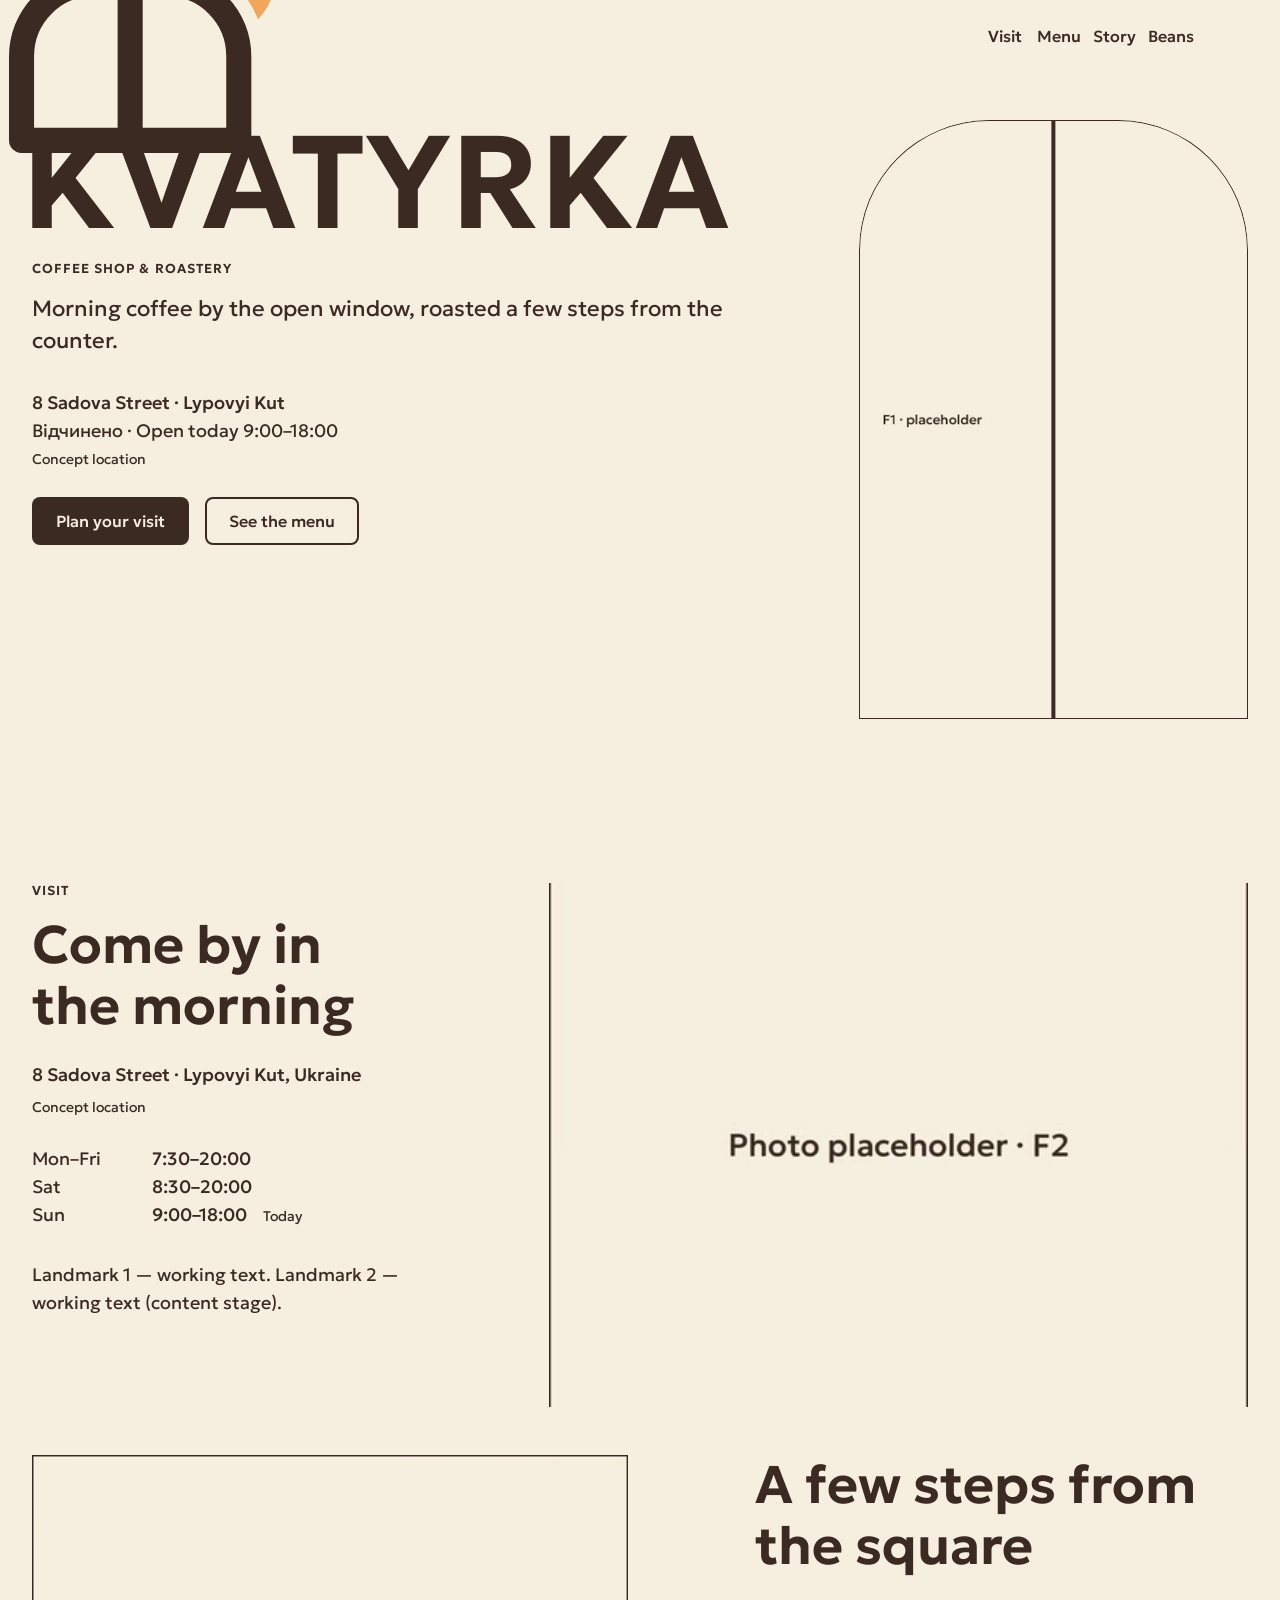
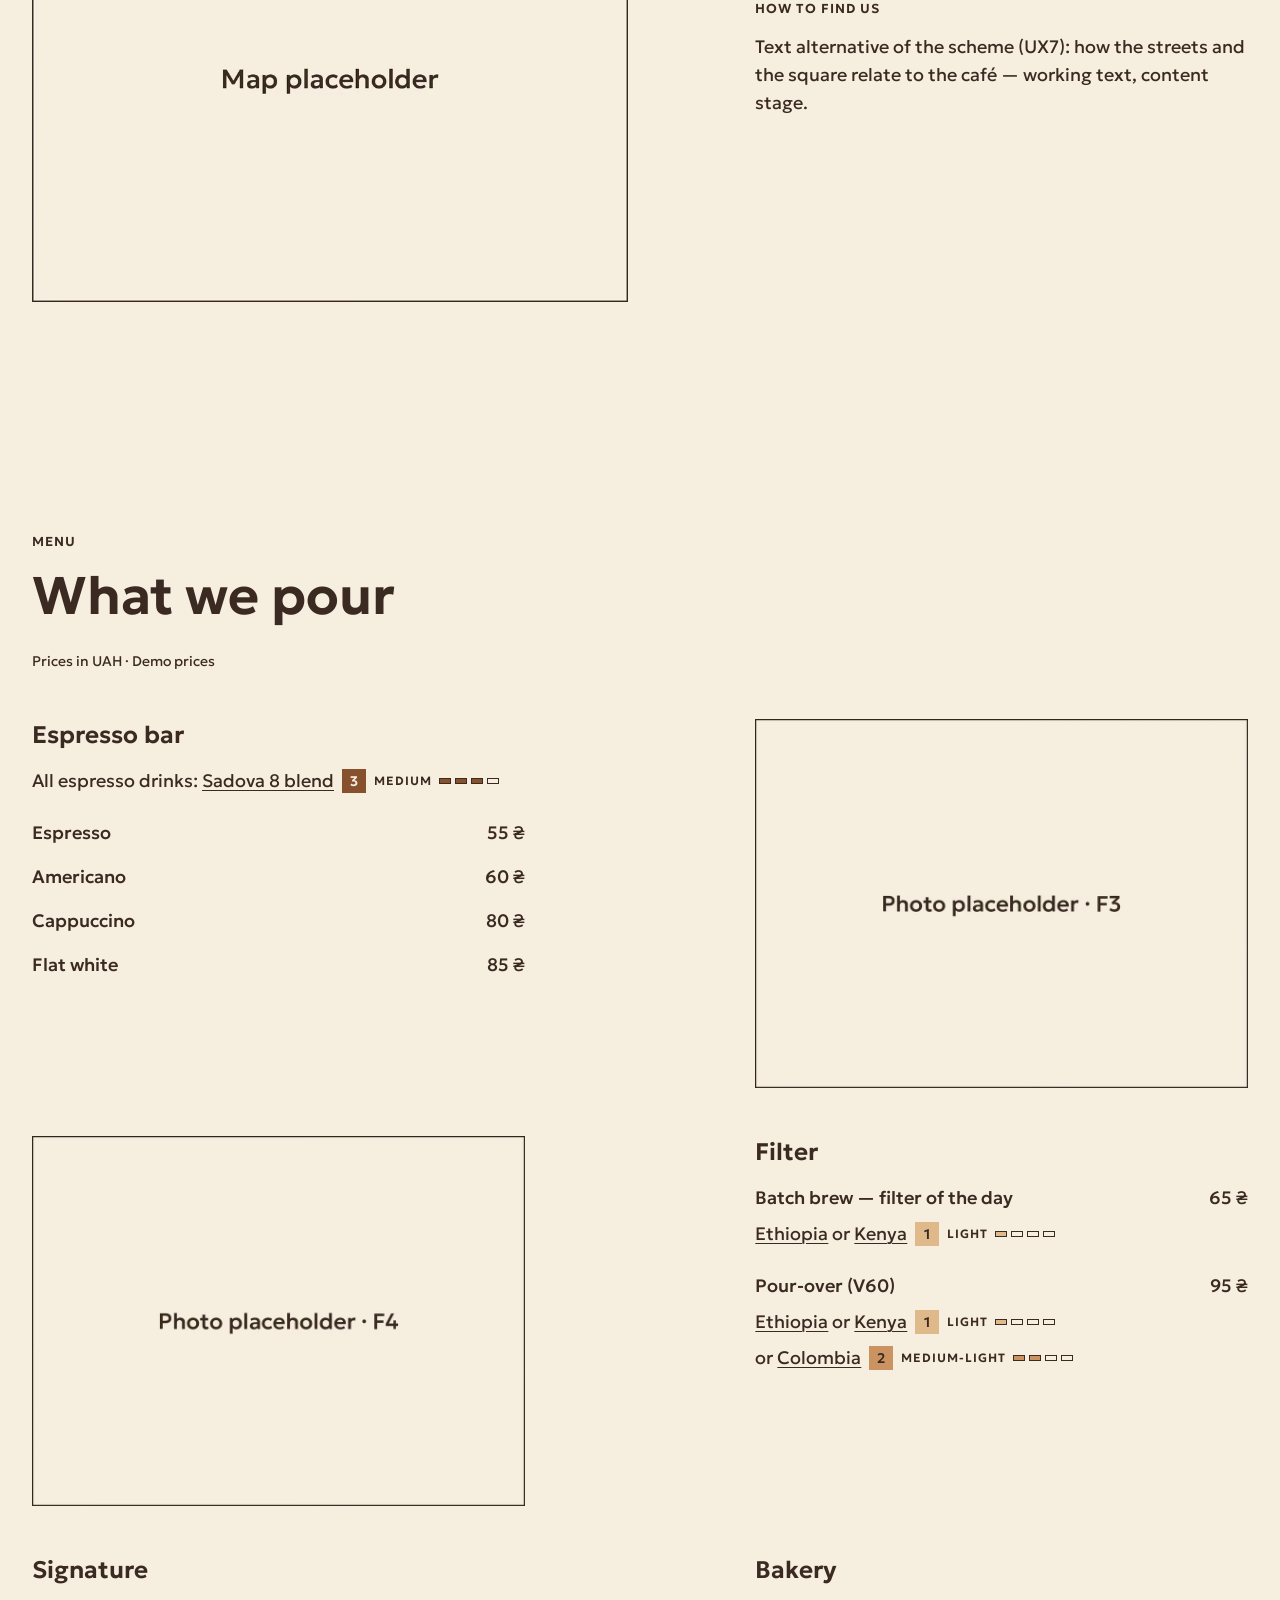
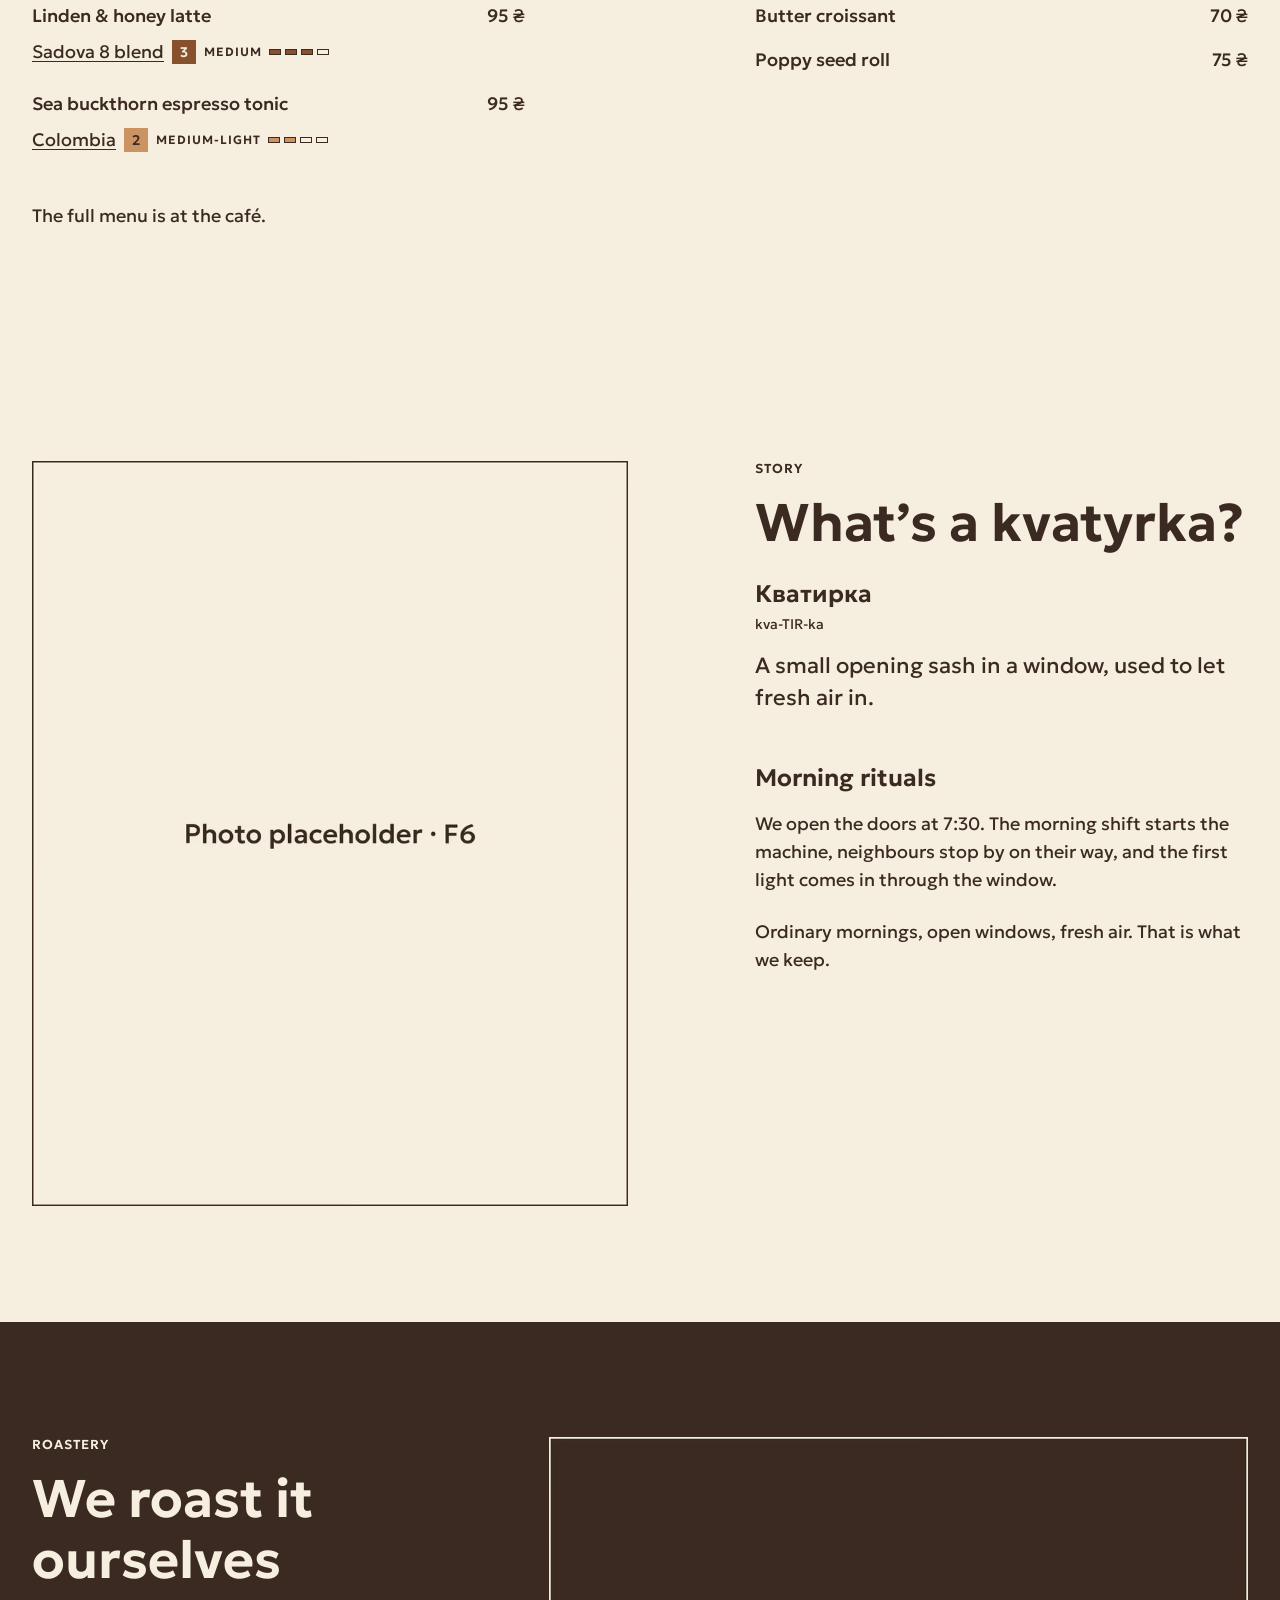
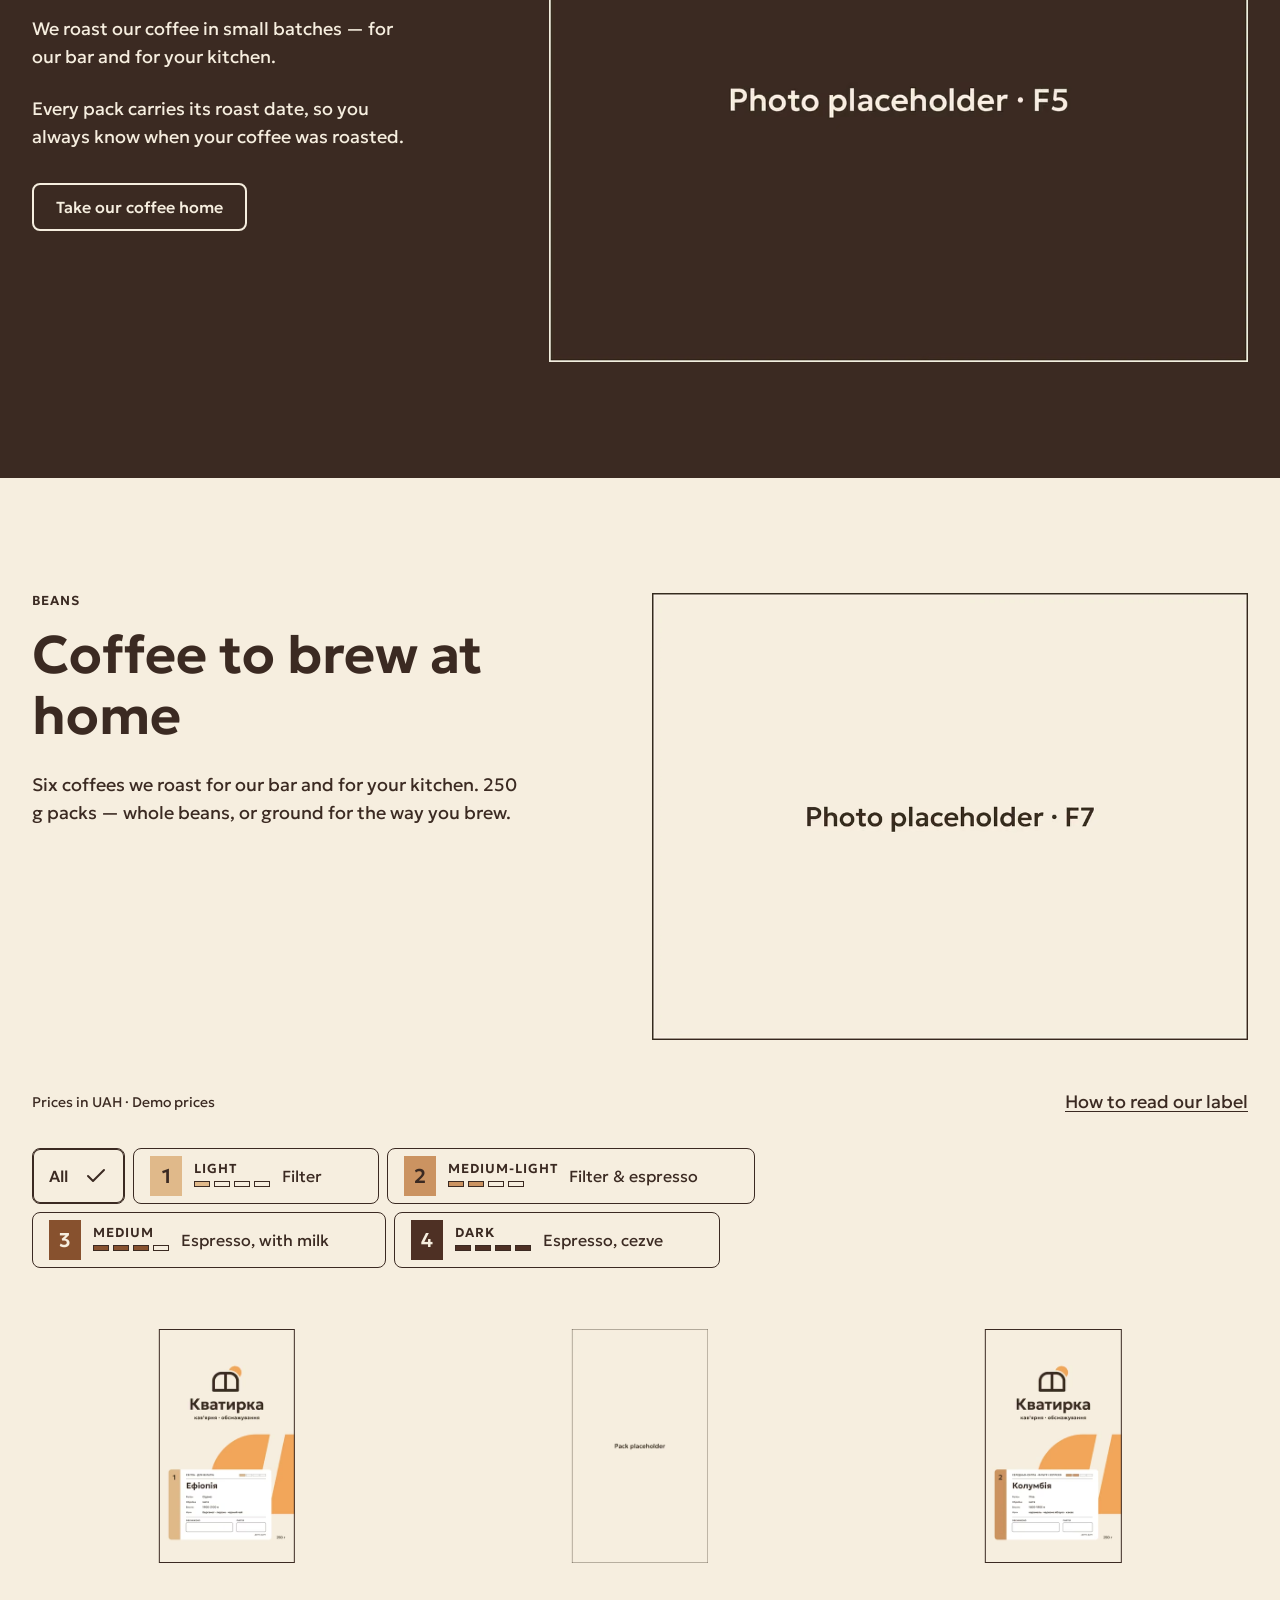
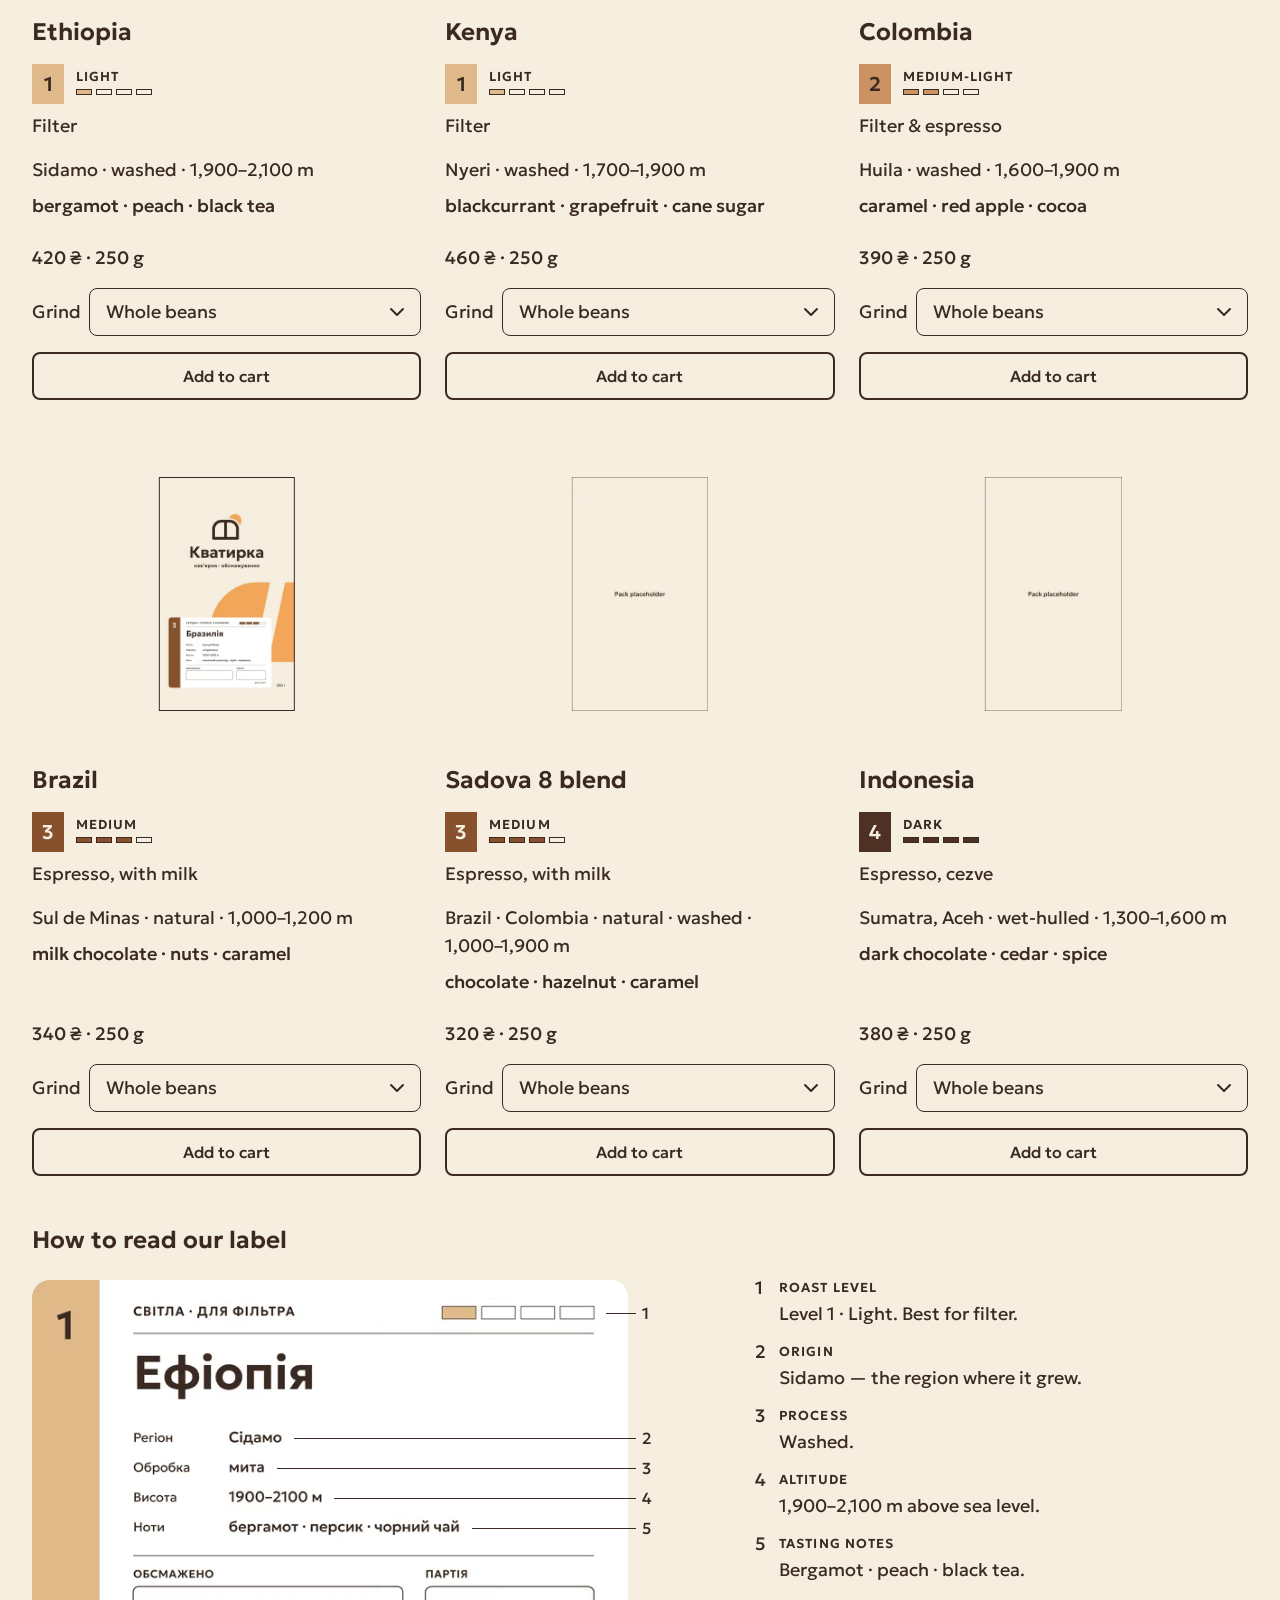
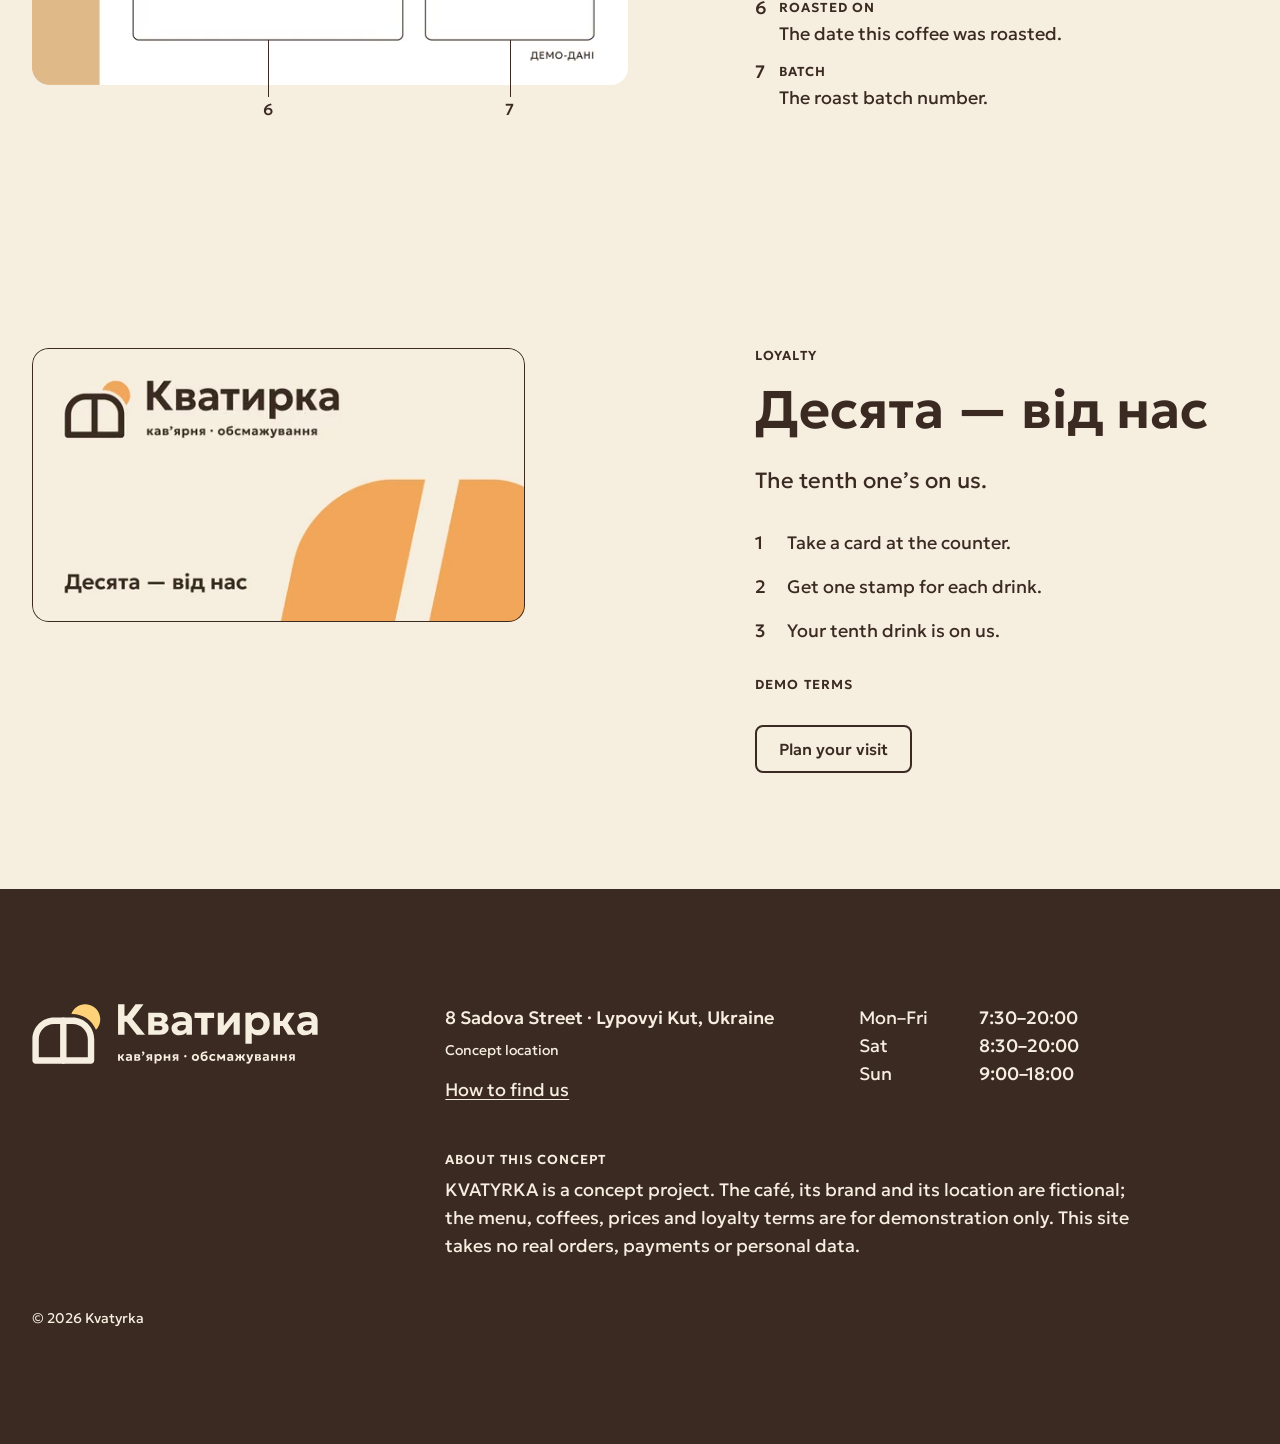
==== public/index.html @ c5384e12 "KVATYRKA website: Stage 8 build (fictional concept project) Static site for Cloudflare Pages (output" ====
<!doctype html>
<html lang="en">
<head>
  <meta charset="utf-8">
  <meta name="viewport" content="width=device-width, initial-scale=1">
  <title>Kvatyrka — a fictional coffee shop &amp; roastery (concept project)</title>
  <meta name="description" content="Kvatyrka is a fictional concept project: a Ukrainian neighbourhood coffee shop and roastery. Demo site, no real orders.">
  <meta name="theme-color" content="#3B2A22">

  <link rel="icon" href="favicon.ico" sizes="16x16 24x24 32x32 48x48">
  <link rel="icon" href="favicon.svg" type="image/svg+xml">
  <link rel="apple-touch-icon" href="apple-touch-icon.png">

  <link rel="preload" href="assets/fonts/geologica-regular.woff" as="font" type="font/woff" crossorigin>
  <link rel="preload" href="assets/fonts/geologica-medium.woff" as="font" type="font/woff" crossorigin>
  <link rel="preload" href="assets/fonts/geologica-semibold.woff" as="font" type="font/woff" crossorigin>

  <link rel="stylesheet" href="css/tokens.css">
  <link rel="stylesheet" href="css/base.css">
  <link rel="stylesheet" href="css/layout.css">
  <link rel="stylesheet" href="css/components.css">
  <link rel="stylesheet" href="css/sections.css">

  <script src="js/js-flag.js"></script>
</head>
<body>
  <a class="skip-link" href="#main">Skip to content</a>

  <header class="site-header">
    <div class="site-header__inner container">
      <a class="site-header__home" href="#hero">
        <picture>
          <source media="(min-width: 768px)" srcset="assets/brand/logo-h-light.svg" width="267" height="93">
          <img class="site-header__logo" src="assets/brand/k5-light.svg" width="32" height="28" alt="Kvatyrka — back to top">
        </picture>
      </a>

      <nav class="site-nav" aria-label="Main">
        <ul class="site-nav__list">
          <li><a class="site-nav__link" href="#visit">Visit</a></li>
          <li><a class="site-nav__link" href="#menu">Menu</a></li>
          <li><a class="site-nav__link" href="#story">Story</a></li>
          <li><a class="site-nav__link" href="#beans">Beans</a></li>
        </ul>
      </nav>

      <button class="cart-button" type="button" aria-haspopup="dialog" aria-controls="cart-panel" aria-label="Cart, 0 items" hidden data-cart-open>
        <svg class="cart-button__icon" xmlns="http://www.w3.org/2000/svg" width="24" height="24" viewBox="0 0 24 24" fill="none" stroke="currentColor" stroke-width="2" stroke-linecap="round" stroke-linejoin="round" aria-hidden="true" focusable="false"><path d="M16 10a4 4 0 0 1-8 0"/><path d="M3.103 6.034h17.794"/><path d="M3.4 5.467a2 2 0 0 0-.4 1.2V20a2 2 0 0 0 2 2h14a2 2 0 0 0 2-2V6.667a2 2 0 0 0-.4-1.2l-2-2.667A2 2 0 0 0 17 2H7a2 2 0 0 0-1.6.8z"/></svg>
        <span class="cart-button__count" aria-hidden="true" data-cart-count>0</span>
      </button>
    </div>
  </header>

  <main id="main">
    <!-- Hero (UX3, UX5, UX6, UI27) -->
    <section id="hero" class="hero container" aria-label="Kvatyrka">
      <div class="hero__text">
        <h1 class="hero__title t-display" tabindex="-1">Kvatyrka</h1>
        <p class="hero__descriptor t-label">Coffee shop &amp; roastery</p>
        <p class="hero__lead t-lead">Morning coffee by the open window, roasted a few steps from the counter.</p>
        <div class="hero__visit">
          <p class="hero__address t-body t-accent">8 Sadova Street · Lypovyi Kut</p>
          <p class="hero__today t-body" data-today-line><span lang="uk">Відчинено</span> · Open today <span data-today-hours>7:30–20:00</span></p>
          <p class="hero__concept t-small">Concept location</p>
        </div>
        <div class="hero__actions">
          <a class="button button--primary" href="#visit">Plan your visit</a>
          <a class="button button--secondary" href="#menu">See the menu</a>
        </div>
      </div>
      <div class="hero__arch">
        <div class="arch arch--placeholder">
          <picture>
            <source type="image/avif" srcset="assets/photos/f1-hero-window-420.avif 420w, assets/photos/f1-hero-window-840.avif 840w" sizes="(min-width: 1440px) 411px, (min-width: 1024px) 30vw, (min-width: 768px) 44vw, 92vw">
            <img class="arch__image" src="assets/photos/f1-hero-window-420.webp" srcset="assets/photos/f1-hero-window-420.webp 420w, assets/photos/f1-hero-window-840.webp 840w" sizes="(min-width: 1440px) 411px, (min-width: 1024px) 30vw, (min-width: 768px) 44vw, 92vw" width="411" height="632" alt="Photo placeholder F1: the café window in morning light (photo comes at the content stage).">
          </picture>
        </div>
      </div>
    </section>

    <!-- Visit (UX6–UX10, UI28.1–UI28.9) -->
    <section id="visit" class="visit section" aria-labelledby="visit-title">
      <div class="visit__grid container">
        <div class="visit__info">
          <p class="t-label">Visit</p>
          <h2 id="visit-title" tabindex="-1" class="visit__title">Come by in the morning</h2>
          <p class="visit__address t-body t-accent">8 Sadova Street · Lypovyi Kut, Ukraine</p>
          <p class="visit__concept t-small">Concept location</p>
          <dl class="hours t-body" data-hours>
            <div class="hours__row" data-days="Mon Tue Wed Thu Fri">
              <dt class="hours__days">Mon–Fri</dt>
              <dd class="hours__time"><span class="t-accent" data-hours-time>7:30–20:00</span></dd>
            </div>
            <div class="hours__row" data-days="Sat">
              <dt class="hours__days">Sat</dt>
              <dd class="hours__time"><span class="t-accent" data-hours-time>8:30–20:00</span></dd>
            </div>
            <div class="hours__row" data-days="Sun">
              <dt class="hours__days">Sun</dt>
              <dd class="hours__time"><span class="t-accent" data-hours-time>9:00–18:00</span></dd>
            </div>
          </dl>
          <p class="visit__landmarks t-body">Landmark 1 — working text. Landmark 2 — working text (content stage).</p>
        </div>

        <div class="visit__photo">
          <picture>
            <source media="(min-width: 768px)" type="image/avif" srcset="assets/photos/f2-visit-entrance-480.avif 480w, assets/photos/f2-visit-entrance-960.avif 960w, assets/photos/f2-visit-entrance-1480.avif 1480w" sizes="(min-width: 1440px) 737px, (min-width: 1024px) 57vw, 44vw" width="4" height="3">
            <source media="(min-width: 768px)" srcset="assets/photos/f2-visit-entrance-480.webp 480w, assets/photos/f2-visit-entrance-960.webp 960w, assets/photos/f2-visit-entrance-1480.webp 1480w" sizes="(min-width: 1440px) 737px, (min-width: 1024px) 57vw, 44vw" width="4" height="3">
            <source type="image/avif" srcset="assets/photos/f2-visit-entrance-portrait-480.avif 480w, assets/photos/f2-visit-entrance-portrait-960.avif 960w" sizes="92vw" width="3" height="4">
            <img loading="lazy" class="visit__image" src="assets/photos/f2-visit-entrance-portrait-480.webp" srcset="assets/photos/f2-visit-entrance-portrait-480.webp 480w, assets/photos/f2-visit-entrance-portrait-960.webp 960w" sizes="92vw" width="3" height="4" alt="Photo placeholder F2: the café entrance from Sadova Street (photo comes at the content stage).">
          </picture>
        </div>

        <div class="visit__route">
          <h3 class="visit__route-title">A few steps from the square</h3>
          <p class="visit__route-label t-label">How to find us</p>
          <p class="t-body">Text alternative of the scheme (UX7): how the streets and the square relate to the café — working text, content stage.</p>
        </div>

        <div class="visit__map">
          <picture>
            <source type="image/avif" srcset="assets/photos/district-map-480.avif 480w, assets/photos/district-map-960.avif 960w, assets/photos/district-map-1260.avif 1260w" sizes="(min-width: 1440px) 628px, (min-width: 768px) 46vw, 92vw">
            <img loading="lazy" class="visit__image" src="assets/photos/district-map-480.webp" srcset="assets/photos/district-map-480.webp 480w, assets/photos/district-map-960.webp 960w, assets/photos/district-map-1260.webp 1260w" sizes="(min-width: 1440px) 628px, (min-width: 768px) 46vw, 92vw" width="4" height="3" alt="District scheme placeholder (concept location; the scheme is drawn at the content stage). The route is described in the text above.">
          </picture>
        </div>
      </div>
    </section>

    <!-- Menu (UX12, UX13, UI18, UI30.1, UI30.2) -->
    <section id="menu" class="menu section" aria-labelledby="menu-title">
      <div class="menu__grid container">
        <div class="menu__head">
          <p class="t-label">Menu</p>
          <h2 id="menu-title" tabindex="-1" class="section-title">What we pour</h2>
          <p class="menu__prices t-small">Prices in UAH · Demo prices</p>
        </div>

          <div class="menu__photo menu__photo--espresso">
            <picture>
              <source type="image/avif" srcset="assets/photos/f3-menu-espresso-480.avif 480w, assets/photos/f3-menu-espresso-1040.avif 1040w" sizes="(min-width: 1440px) 520px, (min-width: 1024px) 40vw, (min-width: 768px) 44vw, 92vw">
              <img loading="lazy" class="photo" src="assets/photos/f3-menu-espresso-480.webp" srcset="assets/photos/f3-menu-espresso-480.webp 480w, assets/photos/f3-menu-espresso-1040.webp 1040w" sizes="(min-width: 1440px) 520px, (min-width: 1024px) 40vw, (min-width: 768px) 44vw, 92vw" width="4" height="3" alt="Photo placeholder F3: hands at the espresso machine (photo comes at the content stage).">
            </picture>
          </div>

        <div class="menu__group menu__group--espresso">
          <h3>Espresso bar</h3>
          <p class="menu__sort menu__intro"><span>All espresso drinks: <a href="#sort-sadova-8-blend">Sadova 8 blend<span class="visually-hidden">, coffee in Beans</span></a></span><span class="roast roast--3"><span class="visually-hidden">Roast level </span><span class="roast__num">3</span><span class="visually-hidden">, </span><span class="roast__name">Medium</span><span class="roast__scale" aria-hidden="true"><span></span><span></span><span></span><span></span></span></span></p>
          <ul class="menu__list" role="list">
                <li class="menu-item">
                  <p class="menu-item__row"><span class="menu-item__name">Espresso</span><span class="menu-item__price">55 ₴</span></p>
                </li>
                <li class="menu-item">
                  <p class="menu-item__row"><span class="menu-item__name">Americano</span><span class="menu-item__price">60 ₴</span></p>
                </li>
                <li class="menu-item">
                  <p class="menu-item__row"><span class="menu-item__name">Cappuccino</span><span class="menu-item__price">80 ₴</span></p>
                </li>
                <li class="menu-item">
                  <p class="menu-item__row"><span class="menu-item__name">Flat white</span><span class="menu-item__price">85 ₴</span></p>
                </li>
          </ul>
        </div>

          <div class="menu__photo menu__photo--filter">
            <picture>
              <source type="image/avif" srcset="assets/photos/f4-menu-filter-480.avif 480w, assets/photos/f4-menu-filter-1040.avif 1040w" sizes="(min-width: 1440px) 520px, (min-width: 1024px) 40vw, (min-width: 768px) 44vw, 92vw">
              <img loading="lazy" class="photo" src="assets/photos/f4-menu-filter-480.webp" srcset="assets/photos/f4-menu-filter-480.webp 480w, assets/photos/f4-menu-filter-1040.webp 1040w" sizes="(min-width: 1440px) 520px, (min-width: 1024px) 40vw, (min-width: 768px) 44vw, 92vw" width="4" height="3" alt="Photo placeholder F4: V60 pour-over in the sunlight (photo comes at the content stage).">
            </picture>
          </div>

        <div class="menu__group menu__group--filter">
          <h3>Filter</h3>
          <ul class="menu__list" role="list">
                <li class="menu-item menu-item--sorted">
                  <p class="menu-item__row"><span class="menu-item__name">Batch brew — filter of the day</span><span class="menu-item__price">65 ₴</span></p>
                  <p class="menu__sort"><span><a href="#sort-ethiopia">Ethiopia<span class="visually-hidden">, coffee in Beans</span></a> or <a href="#sort-kenya">Kenya<span class="visually-hidden">, coffee in Beans</span></a></span><span class="roast roast--1"><span class="visually-hidden">Roast level </span><span class="roast__num">1</span><span class="visually-hidden">, </span><span class="roast__name">Light</span><span class="roast__scale" aria-hidden="true"><span></span><span></span><span></span><span></span></span></span></p>
                </li>
                <li class="menu-item menu-item--sorted">
                  <p class="menu-item__row"><span class="menu-item__name">Pour-over (V60)</span><span class="menu-item__price">95 ₴</span></p>
                  <p class="menu__sort"><span><a href="#sort-ethiopia">Ethiopia<span class="visually-hidden">, coffee in Beans</span></a> or <a href="#sort-kenya">Kenya<span class="visually-hidden">, coffee in Beans</span></a></span><span class="roast roast--1"><span class="visually-hidden">Roast level </span><span class="roast__num">1</span><span class="visually-hidden">, </span><span class="roast__name">Light</span><span class="roast__scale" aria-hidden="true"><span></span><span></span><span></span><span></span></span></span></p>
                  <p class="menu__sort"><span>or <a href="#sort-colombia">Colombia<span class="visually-hidden">, coffee in Beans</span></a></span><span class="roast roast--2"><span class="visually-hidden">Roast level </span><span class="roast__num">2</span><span class="visually-hidden">, </span><span class="roast__name">Medium-light</span><span class="roast__scale" aria-hidden="true"><span></span><span></span><span></span><span></span></span></span></p>
                </li>
          </ul>
        </div>

        <div class="menu__group menu__group--signature">
          <h3>Signature</h3>
          <ul class="menu__list" role="list">
                <li class="menu-item menu-item--sorted">
                  <p class="menu-item__row"><span class="menu-item__name">Linden &amp; honey latte</span><span class="menu-item__price">95 ₴</span></p>
                  <p class="menu__sort"><span><a href="#sort-sadova-8-blend">Sadova 8 blend<span class="visually-hidden">, coffee in Beans</span></a></span><span class="roast roast--3"><span class="visually-hidden">Roast level </span><span class="roast__num">3</span><span class="visually-hidden">, </span><span class="roast__name">Medium</span><span class="roast__scale" aria-hidden="true"><span></span><span></span><span></span><span></span></span></span></p>
                </li>
                <li class="menu-item menu-item--sorted">
                  <p class="menu-item__row"><span class="menu-item__name">Sea buckthorn espresso tonic</span><span class="menu-item__price">95 ₴</span></p>
                  <p class="menu__sort"><span><a href="#sort-colombia">Colombia<span class="visually-hidden">, coffee in Beans</span></a></span><span class="roast roast--2"><span class="visually-hidden">Roast level </span><span class="roast__num">2</span><span class="visually-hidden">, </span><span class="roast__name">Medium-light</span><span class="roast__scale" aria-hidden="true"><span></span><span></span><span></span><span></span></span></span></p>
                </li>
          </ul>
        </div>

        <div class="menu__group menu__group--bakery">
          <h3>Bakery</h3>
          <ul class="menu__list" role="list">
                <li class="menu-item">
                  <p class="menu-item__row"><span class="menu-item__name">Butter croissant</span><span class="menu-item__price">70 ₴</span></p>
                </li>
                <li class="menu-item">
                  <p class="menu-item__row"><span class="menu-item__name">Poppy seed roll</span><span class="menu-item__price">75 ₴</span></p>
                </li>
          </ul>
        </div>

        <p class="menu__full t-body">The full menu is at the café.</p>
      </div>
    </section>

    <!-- Story (UX21, UX25, CB6) -->
    <section id="story" class="story section" aria-labelledby="story-title">
      <div class="story__grid container">
        <div class="story__head">
          <p class="t-label">Story</p>
          <h2 id="story-title" tabindex="-1" class="section-title">What’s a kvatyrka?</h2>
        </div>

          <div class="story__photo">
            <picture>
              <source type="image/avif" srcset="assets/photos/f6-story-420.avif 420w, assets/photos/f6-story-840.avif 840w, assets/photos/f6-story-1260.avif 1260w" sizes="(min-width: 1440px) 628px, (min-width: 1024px) 48vw, (min-width: 768px) 44vw, 92vw">
              <img loading="lazy" class="photo" src="assets/photos/f6-story-420.webp" srcset="assets/photos/f6-story-420.webp 420w, assets/photos/f6-story-840.webp 840w, assets/photos/f6-story-1260.webp 1260w" sizes="(min-width: 1440px) 628px, (min-width: 1024px) 48vw, (min-width: 768px) 44vw, 92vw" width="4" height="5" alt="Photo placeholder F6: a guest by the window, silhouette (photo comes at the content stage).">
            </picture>
          </div>

        <div class="story__body">
          <h3 lang="uk">Кватирка</h3>
          <p class="story__pron t-small">kva-TIR-ka</p>
          <p class="story__definition t-lead">A small opening sash in a window, used to let fresh air in.</p>
          <h3 class="story__rituals">Morning rituals</h3>
          <p class="story__text t-body">We open the doors at 7:30. The morning shift starts the machine, neighbours stop by on their way, and the first light comes in through the window.</p>
          <p class="story__text t-body">Ordinary mornings, open windows, fresh air. That is what we keep.</p>
        </div>
      </div>
    </section>

    <!-- Roastery (UX21, UX22, ART20): dark composition -->
    <section id="roastery" class="roastery section surface-dark" aria-labelledby="roastery-title">
      <div class="roastery__grid container">
        <div class="roastery__text">
          <p class="t-label">Roastery</p>
          <h2 id="roastery-title" tabindex="-1" class="section-title">We roast it ourselves</h2>
          <p class="roastery__paragraph t-body">We roast our coffee in small batches — for our bar and for your kitchen.</p>
          <p class="roastery__paragraph t-body">Every pack carries its roast date, so you always know when your coffee was roasted.</p>
          <a class="roastery__action button button--secondary" href="#beans">Take our coffee home</a>
        </div>

          <div class="roastery__photo">
            <picture>
              <source type="image/avif" srcset="assets/photos/f5-roastery-480.avif 480w, assets/photos/f5-roastery-960.avif 960w, assets/photos/f5-roastery-1480.avif 1480w" sizes="(min-width: 1440px) 737px, (min-width: 1024px) 57vw, (min-width: 768px) 44vw, 92vw">
              <img loading="lazy" class="photo" src="assets/photos/f5-roastery-480.webp" srcset="assets/photos/f5-roastery-480.webp 480w, assets/photos/f5-roastery-960.webp 960w, assets/photos/f5-roastery-1480.webp 1480w" sizes="(min-width: 1440px) 737px, (min-width: 1024px) 57vw, (min-width: 768px) 44vw, 92vw" width="4" height="3" alt="Photo placeholder F5: the roaster, cooling beans and hands (photo comes at the content stage).">
            </picture>
          </div>
      </div>
    </section>

    <!-- Beans (UX14–UX19, UI18–UI21, ART18, ART21) -->
    <section id="beans" class="beans section" aria-labelledby="beans-title">
      <div class="beans__grid container">
        <div class="beans__head">
          <p class="t-label">Beans</p>
          <h2 id="beans-title" tabindex="-1" class="section-title">Coffee to brew at home</h2>
          <p class="beans__intro t-body">Six coffees we roast for our bar and for your kitchen. 250 g packs — whole beans, or ground for the way you brew.</p>
        </div>

        <div class="beans__photo">
          <picture>
            <source type="image/avif" srcset="assets/photos/f7-beans-480.avif 480w, assets/photos/f7-beans-960.avif 960w, assets/photos/f7-beans-1260.avif 1260w" sizes="(min-width: 1440px) 628px, (min-width: 1024px) 48vw, (min-width: 768px) 44vw, 92vw">
            <img loading="lazy" class="photo" src="assets/photos/f7-beans-480.webp" srcset="assets/photos/f7-beans-480.webp 480w, assets/photos/f7-beans-960.webp 960w, assets/photos/f7-beans-1260.webp 1260w" sizes="(min-width: 1440px) 628px, (min-width: 1024px) 48vw, (min-width: 768px) 44vw, 92vw" width="4" height="3" alt="Photo placeholder F7: packs on the shelf and roasted beans (photo comes at the content stage).">
          </picture>
        </div>

        <div class="beans__toolbar">
          <p class="beans__prices t-small">Prices in UAH · Demo prices</p>
          <a class="beans__guide-link t-body" href="#label-guide">How to read our label</a>
        </div>

        <fieldset class="filter" data-filter>
          <legend class="visually-hidden">Roast level</legend>
          <div class="filter__options">
            <label class="filter__option">
              <input class="filter__input" type="radio" name="roast-filter" value="all" checked>
              <span class="filter__all">All<span class="visually-hidden"> roast levels</span></span>
              <svg class="filter__check" xmlns="http://www.w3.org/2000/svg" width="24" height="24" viewBox="0 0 24 24" fill="none" stroke="currentColor" stroke-width="2" stroke-linecap="round" stroke-linejoin="round" aria-hidden="true" focusable="false"><path d="M20 6 9 17l-5-5"/></svg>
            </label>
            <label class="filter__option filter__option--level">
              <input class="filter__input" type="radio" name="roast-filter" value="1">
              <span class="roast roast--full roast--1"><span class="visually-hidden">Roast level </span><span class="roast__num">1</span><span class="visually-hidden">, </span><span class="roast__text"><span class="roast__name">Light</span><span class="roast__scale" aria-hidden="true"><span></span><span></span><span></span><span></span></span></span></span><span class="filter__purpose"><span class="visually-hidden"> — </span>Filter</span>
              <svg class="filter__check" xmlns="http://www.w3.org/2000/svg" width="24" height="24" viewBox="0 0 24 24" fill="none" stroke="currentColor" stroke-width="2" stroke-linecap="round" stroke-linejoin="round" aria-hidden="true" focusable="false"><path d="M20 6 9 17l-5-5"/></svg>
            </label>
            <label class="filter__option filter__option--level">
              <input class="filter__input" type="radio" name="roast-filter" value="2">
              <span class="roast roast--full roast--2"><span class="visually-hidden">Roast level </span><span class="roast__num">2</span><span class="visually-hidden">, </span><span class="roast__text"><span class="roast__name">Medium-light</span><span class="roast__scale" aria-hidden="true"><span></span><span></span><span></span><span></span></span></span></span><span class="filter__purpose"><span class="visually-hidden"> — </span>Filter &amp; espresso</span>
              <svg class="filter__check" xmlns="http://www.w3.org/2000/svg" width="24" height="24" viewBox="0 0 24 24" fill="none" stroke="currentColor" stroke-width="2" stroke-linecap="round" stroke-linejoin="round" aria-hidden="true" focusable="false"><path d="M20 6 9 17l-5-5"/></svg>
            </label>
            <span class="filter__break" aria-hidden="true"></span>
            <label class="filter__option filter__option--level">
              <input class="filter__input" type="radio" name="roast-filter" value="3">
              <span class="roast roast--full roast--3"><span class="visually-hidden">Roast level </span><span class="roast__num">3</span><span class="visually-hidden">, </span><span class="roast__text"><span class="roast__name">Medium</span><span class="roast__scale" aria-hidden="true"><span></span><span></span><span></span><span></span></span></span></span><span class="filter__purpose"><span class="visually-hidden"> — </span>Espresso, with milk</span>
              <svg class="filter__check" xmlns="http://www.w3.org/2000/svg" width="24" height="24" viewBox="0 0 24 24" fill="none" stroke="currentColor" stroke-width="2" stroke-linecap="round" stroke-linejoin="round" aria-hidden="true" focusable="false"><path d="M20 6 9 17l-5-5"/></svg>
            </label>
            <label class="filter__option filter__option--level">
              <input class="filter__input" type="radio" name="roast-filter" value="4">
              <span class="roast roast--full roast--4"><span class="visually-hidden">Roast level </span><span class="roast__num">4</span><span class="visually-hidden">, </span><span class="roast__text"><span class="roast__name">Dark</span><span class="roast__scale" aria-hidden="true"><span></span><span></span><span></span><span></span></span></span></span><span class="filter__purpose"><span class="visually-hidden"> — </span>Espresso, cezve</span>
              <svg class="filter__check" xmlns="http://www.w3.org/2000/svg" width="24" height="24" viewBox="0 0 24 24" fill="none" stroke="currentColor" stroke-width="2" stroke-linecap="round" stroke-linejoin="round" aria-hidden="true" focusable="false"><path d="M20 6 9 17l-5-5"/></svg>
            </label>
          </div>
        </fieldset>

        <div class="beans__cards">
          <article class="bean-card" id="sort-ethiopia" data-sort-id="ethiopia" data-roast="1" aria-labelledby="sort-ethiopia-name">
            <div class="bean-card__media">
              <picture>
                <source type="image/avif" srcset="assets/packs/ethiopia-front-300.avif 300w, assets/packs/ethiopia-front-600.avif 600w" sizes="(min-width: 1440px) 144px, (min-width: 1024px) 106px, (min-width: 768px) 119px, 115px">
                <img loading="lazy" class="bean-card__pack bean-card__pack--front" src="assets/packs/ethiopia-front-300.webp" srcset="assets/packs/ethiopia-front-300.webp 300w, assets/packs/ethiopia-front-600.webp 600w" sizes="(min-width: 1440px) 144px, (min-width: 1024px) 106px, (min-width: 768px) 119px, 115px" width="7" height="12" alt="Ethiopia 250 g pack, front.">
              </picture>
            </div>
            <h3 id="sort-ethiopia-name" class="bean-card__name" tabindex="-1">Ethiopia</h3>
            <p class="bean-card__roast"><span class="roast roast--full roast--1"><span class="visually-hidden">Roast level </span><span class="roast__num">1</span><span class="visually-hidden">, </span><span class="roast__text"><span class="roast__name">Light</span><span class="roast__scale" aria-hidden="true"><span></span><span></span><span></span><span></span></span></span></span></p>
            <p class="bean-card__purpose">Filter</p>
            <p class="bean-card__origin"><span class="nowrap">Sidamo&nbsp;·</span> <span class="nowrap">washed&nbsp;·</span> <span class="nowrap">1,900–2,100 m</span></p>
            <p class="bean-card__notes"><span class="nowrap">bergamot&nbsp;·</span> <span class="nowrap">peach&nbsp;·</span> <span class="nowrap">black tea</span></p>
            <div class="bean-card__buy">
              <p class="bean-card__price"><span class="bean-card__price-amount">420</span> ₴ · 250 g</p>
              <div class="bean-card__grind">
                <label class="bean-card__grind-label" for="grind-ethiopia">Grind</label>
                <span class="select">
                  <select class="select__control" id="grind-ethiopia" name="grind-ethiopia">
                    <option selected>Whole beans</option>
                    <option>Ground for filter</option>
                  </select>
                  <svg class="select__icon" xmlns="http://www.w3.org/2000/svg" width="24" height="24" viewBox="0 0 24 24" fill="none" stroke="currentColor" stroke-width="2" stroke-linecap="round" stroke-linejoin="round" aria-hidden="true" focusable="false"><path d="m6 9 6 6 6-6"/></svg>
                </span>
              </div>
              <button class="button button--secondary bean-card__add" type="button" aria-describedby="sort-ethiopia-name"><span class="bean-card__add-label">Add to cart</span><span class="bean-card__add-done"><svg class="bean-card__add-icon" xmlns="http://www.w3.org/2000/svg" width="24" height="24" viewBox="0 0 24 24" fill="none" stroke="currentColor" stroke-width="2" stroke-linecap="round" stroke-linejoin="round" aria-hidden="true" focusable="false"><path d="M20 6 9 17l-5-5"/></svg>Added</span></button>
            </div>
          </article>
          <article class="bean-card" id="sort-kenya" data-sort-id="kenya" data-roast="1" aria-labelledby="sort-kenya-name">
            <div class="bean-card__media">
              <picture>
                <source type="image/avif" srcset="assets/packs/kenya-front-300.avif 300w, assets/packs/kenya-front-600.avif 600w" sizes="(min-width: 1440px) 144px, (min-width: 1024px) 106px, (min-width: 768px) 119px, 115px">
                <img loading="lazy" class="bean-card__pack" src="assets/packs/kenya-front-300.webp" srcset="assets/packs/kenya-front-300.webp 300w, assets/packs/kenya-front-600.webp 600w" sizes="(min-width: 1440px) 144px, (min-width: 1024px) 106px, (min-width: 768px) 119px, 115px" width="7" height="12" alt="Pack placeholder: Kenya front (approved fill comes later).">
              </picture>
            </div>
            <h3 id="sort-kenya-name" class="bean-card__name" tabindex="-1">Kenya</h3>
            <p class="bean-card__roast"><span class="roast roast--full roast--1"><span class="visually-hidden">Roast level </span><span class="roast__num">1</span><span class="visually-hidden">, </span><span class="roast__text"><span class="roast__name">Light</span><span class="roast__scale" aria-hidden="true"><span></span><span></span><span></span><span></span></span></span></span></p>
            <p class="bean-card__purpose">Filter</p>
            <p class="bean-card__origin"><span class="nowrap">Nyeri&nbsp;·</span> <span class="nowrap">washed&nbsp;·</span> <span class="nowrap">1,700–1,900 m</span></p>
            <p class="bean-card__notes"><span class="nowrap">blackcurrant&nbsp;·</span> <span class="nowrap">grapefruit&nbsp;·</span> <span class="nowrap">cane sugar</span></p>
            <div class="bean-card__buy">
              <p class="bean-card__price"><span class="bean-card__price-amount">460</span> ₴ · 250 g</p>
              <div class="bean-card__grind">
                <label class="bean-card__grind-label" for="grind-kenya">Grind</label>
                <span class="select">
                  <select class="select__control" id="grind-kenya" name="grind-kenya">
                    <option selected>Whole beans</option>
                    <option>Ground for filter</option>
                  </select>
                  <svg class="select__icon" xmlns="http://www.w3.org/2000/svg" width="24" height="24" viewBox="0 0 24 24" fill="none" stroke="currentColor" stroke-width="2" stroke-linecap="round" stroke-linejoin="round" aria-hidden="true" focusable="false"><path d="m6 9 6 6 6-6"/></svg>
                </span>
              </div>
              <button class="button button--secondary bean-card__add" type="button" aria-describedby="sort-kenya-name"><span class="bean-card__add-label">Add to cart</span><span class="bean-card__add-done"><svg class="bean-card__add-icon" xmlns="http://www.w3.org/2000/svg" width="24" height="24" viewBox="0 0 24 24" fill="none" stroke="currentColor" stroke-width="2" stroke-linecap="round" stroke-linejoin="round" aria-hidden="true" focusable="false"><path d="M20 6 9 17l-5-5"/></svg>Added</span></button>
            </div>
          </article>
          <article class="bean-card" id="sort-colombia" data-sort-id="colombia" data-roast="2" aria-labelledby="sort-colombia-name">
            <div class="bean-card__media">
              <picture>
                <source type="image/avif" srcset="assets/packs/colombia-front-300.avif 300w, assets/packs/colombia-front-600.avif 600w" sizes="(min-width: 1440px) 144px, (min-width: 1024px) 106px, (min-width: 768px) 119px, 115px">
                <img loading="lazy" class="bean-card__pack bean-card__pack--front" src="assets/packs/colombia-front-300.webp" srcset="assets/packs/colombia-front-300.webp 300w, assets/packs/colombia-front-600.webp 600w" sizes="(min-width: 1440px) 144px, (min-width: 1024px) 106px, (min-width: 768px) 119px, 115px" width="7" height="12" alt="Colombia 250 g pack, front.">
              </picture>
            </div>
            <h3 id="sort-colombia-name" class="bean-card__name" tabindex="-1">Colombia</h3>
            <p class="bean-card__roast"><span class="roast roast--full roast--2"><span class="visually-hidden">Roast level </span><span class="roast__num">2</span><span class="visually-hidden">, </span><span class="roast__text"><span class="roast__name">Medium-light</span><span class="roast__scale" aria-hidden="true"><span></span><span></span><span></span><span></span></span></span></span></p>
            <p class="bean-card__purpose">Filter &amp; espresso</p>
            <p class="bean-card__origin"><span class="nowrap">Huila&nbsp;·</span> <span class="nowrap">washed&nbsp;·</span> <span class="nowrap">1,600–1,900 m</span></p>
            <p class="bean-card__notes"><span class="nowrap">caramel&nbsp;·</span> <span class="nowrap">red apple&nbsp;·</span> <span class="nowrap">cocoa</span></p>
            <div class="bean-card__buy">
              <p class="bean-card__price"><span class="bean-card__price-amount">390</span> ₴ · 250 g</p>
              <div class="bean-card__grind">
                <label class="bean-card__grind-label" for="grind-colombia">Grind</label>
                <span class="select">
                  <select class="select__control" id="grind-colombia" name="grind-colombia">
                    <option selected>Whole beans</option>
                    <option>Ground for espresso</option>
                    <option>Ground for filter</option>
                  </select>
                  <svg class="select__icon" xmlns="http://www.w3.org/2000/svg" width="24" height="24" viewBox="0 0 24 24" fill="none" stroke="currentColor" stroke-width="2" stroke-linecap="round" stroke-linejoin="round" aria-hidden="true" focusable="false"><path d="m6 9 6 6 6-6"/></svg>
                </span>
              </div>
              <button class="button button--secondary bean-card__add" type="button" aria-describedby="sort-colombia-name"><span class="bean-card__add-label">Add to cart</span><span class="bean-card__add-done"><svg class="bean-card__add-icon" xmlns="http://www.w3.org/2000/svg" width="24" height="24" viewBox="0 0 24 24" fill="none" stroke="currentColor" stroke-width="2" stroke-linecap="round" stroke-linejoin="round" aria-hidden="true" focusable="false"><path d="M20 6 9 17l-5-5"/></svg>Added</span></button>
            </div>
          </article>
          <article class="bean-card" id="sort-brazil" data-sort-id="brazil" data-roast="3" aria-labelledby="sort-brazil-name">
            <div class="bean-card__media">
              <picture>
                <source type="image/avif" srcset="assets/packs/brazil-front-300.avif 300w, assets/packs/brazil-front-600.avif 600w" sizes="(min-width: 1440px) 144px, (min-width: 1024px) 106px, (min-width: 768px) 119px, 115px">
                <img loading="lazy" class="bean-card__pack bean-card__pack--front" src="assets/packs/brazil-front-300.webp" srcset="assets/packs/brazil-front-300.webp 300w, assets/packs/brazil-front-600.webp 600w" sizes="(min-width: 1440px) 144px, (min-width: 1024px) 106px, (min-width: 768px) 119px, 115px" width="7" height="12" alt="Brazil 250 g pack, front.">
              </picture>
            </div>
            <h3 id="sort-brazil-name" class="bean-card__name" tabindex="-1">Brazil</h3>
            <p class="bean-card__roast"><span class="roast roast--full roast--3"><span class="visually-hidden">Roast level </span><span class="roast__num">3</span><span class="visually-hidden">, </span><span class="roast__text"><span class="roast__name">Medium</span><span class="roast__scale" aria-hidden="true"><span></span><span></span><span></span><span></span></span></span></span></p>
            <p class="bean-card__purpose">Espresso, with milk</p>
            <p class="bean-card__origin"><span class="nowrap">Sul de Minas&nbsp;·</span> <span class="nowrap">natural&nbsp;·</span> <span class="nowrap">1,000–1,200 m</span></p>
            <p class="bean-card__notes"><span class="nowrap">milk chocolate&nbsp;·</span> <span class="nowrap">nuts&nbsp;·</span> <span class="nowrap">caramel</span></p>
            <div class="bean-card__buy">
              <p class="bean-card__price"><span class="bean-card__price-amount">340</span> ₴ · 250 g</p>
              <div class="bean-card__grind">
                <label class="bean-card__grind-label" for="grind-brazil">Grind</label>
                <span class="select">
                  <select class="select__control" id="grind-brazil" name="grind-brazil">
                    <option selected>Whole beans</option>
                    <option>Ground for espresso</option>
                  </select>
                  <svg class="select__icon" xmlns="http://www.w3.org/2000/svg" width="24" height="24" viewBox="0 0 24 24" fill="none" stroke="currentColor" stroke-width="2" stroke-linecap="round" stroke-linejoin="round" aria-hidden="true" focusable="false"><path d="m6 9 6 6 6-6"/></svg>
                </span>
              </div>
              <button class="button button--secondary bean-card__add" type="button" aria-describedby="sort-brazil-name"><span class="bean-card__add-label">Add to cart</span><span class="bean-card__add-done"><svg class="bean-card__add-icon" xmlns="http://www.w3.org/2000/svg" width="24" height="24" viewBox="0 0 24 24" fill="none" stroke="currentColor" stroke-width="2" stroke-linecap="round" stroke-linejoin="round" aria-hidden="true" focusable="false"><path d="M20 6 9 17l-5-5"/></svg>Added</span></button>
            </div>
          </article>
          <article class="bean-card" id="sort-sadova-8-blend" data-sort-id="sadova-8-blend" data-roast="3" aria-labelledby="sort-sadova-8-blend-name">
            <div class="bean-card__media">
              <picture>
                <source type="image/avif" srcset="assets/packs/sadova-8-blend-front-300.avif 300w, assets/packs/sadova-8-blend-front-600.avif 600w" sizes="(min-width: 1440px) 144px, (min-width: 1024px) 106px, (min-width: 768px) 119px, 115px">
                <img loading="lazy" class="bean-card__pack" src="assets/packs/sadova-8-blend-front-300.webp" srcset="assets/packs/sadova-8-blend-front-300.webp 300w, assets/packs/sadova-8-blend-front-600.webp 600w" sizes="(min-width: 1440px) 144px, (min-width: 1024px) 106px, (min-width: 768px) 119px, 115px" width="7" height="12" alt="Pack placeholder: Sadova 8 blend front (approved fill comes later).">
              </picture>
            </div>
            <h3 id="sort-sadova-8-blend-name" class="bean-card__name" tabindex="-1">Sadova 8 blend</h3>
            <p class="bean-card__roast"><span class="roast roast--full roast--3"><span class="visually-hidden">Roast level </span><span class="roast__num">3</span><span class="visually-hidden">, </span><span class="roast__text"><span class="roast__name">Medium</span><span class="roast__scale" aria-hidden="true"><span></span><span></span><span></span><span></span></span></span></span></p>
            <p class="bean-card__purpose">Espresso, with milk</p>
            <p class="bean-card__origin"><span class="nowrap">Brazil&nbsp;·</span> <span class="nowrap">Colombia&nbsp;·</span> <span class="nowrap">natural&nbsp;·</span> <span class="nowrap">washed&nbsp;·</span> <span class="nowrap">1,000–1,900 m</span></p>
            <p class="bean-card__notes"><span class="nowrap">chocolate&nbsp;·</span> <span class="nowrap">hazelnut&nbsp;·</span> <span class="nowrap">caramel</span></p>
            <div class="bean-card__buy">
              <p class="bean-card__price"><span class="bean-card__price-amount">320</span> ₴ · 250 g</p>
              <div class="bean-card__grind">
                <label class="bean-card__grind-label" for="grind-sadova-8-blend">Grind</label>
                <span class="select">
                  <select class="select__control" id="grind-sadova-8-blend" name="grind-sadova-8-blend">
                    <option selected>Whole beans</option>
                    <option>Ground for espresso</option>
                  </select>
                  <svg class="select__icon" xmlns="http://www.w3.org/2000/svg" width="24" height="24" viewBox="0 0 24 24" fill="none" stroke="currentColor" stroke-width="2" stroke-linecap="round" stroke-linejoin="round" aria-hidden="true" focusable="false"><path d="m6 9 6 6 6-6"/></svg>
                </span>
              </div>
              <button class="button button--secondary bean-card__add" type="button" aria-describedby="sort-sadova-8-blend-name"><span class="bean-card__add-label">Add to cart</span><span class="bean-card__add-done"><svg class="bean-card__add-icon" xmlns="http://www.w3.org/2000/svg" width="24" height="24" viewBox="0 0 24 24" fill="none" stroke="currentColor" stroke-width="2" stroke-linecap="round" stroke-linejoin="round" aria-hidden="true" focusable="false"><path d="M20 6 9 17l-5-5"/></svg>Added</span></button>
            </div>
          </article>
          <article class="bean-card" id="sort-indonesia" data-sort-id="indonesia" data-roast="4" aria-labelledby="sort-indonesia-name">
            <div class="bean-card__media">
              <picture>
                <source type="image/avif" srcset="assets/packs/indonesia-front-300.avif 300w, assets/packs/indonesia-front-600.avif 600w" sizes="(min-width: 1440px) 144px, (min-width: 1024px) 106px, (min-width: 768px) 119px, 115px">
                <img loading="lazy" class="bean-card__pack" src="assets/packs/indonesia-front-300.webp" srcset="assets/packs/indonesia-front-300.webp 300w, assets/packs/indonesia-front-600.webp 600w" sizes="(min-width: 1440px) 144px, (min-width: 1024px) 106px, (min-width: 768px) 119px, 115px" width="7" height="12" alt="Pack placeholder: Indonesia front (approved fill comes later).">
              </picture>
            </div>
            <h3 id="sort-indonesia-name" class="bean-card__name" tabindex="-1">Indonesia</h3>
            <p class="bean-card__roast"><span class="roast roast--full roast--4"><span class="visually-hidden">Roast level </span><span class="roast__num">4</span><span class="visually-hidden">, </span><span class="roast__text"><span class="roast__name">Dark</span><span class="roast__scale" aria-hidden="true"><span></span><span></span><span></span><span></span></span></span></span></p>
            <p class="bean-card__purpose">Espresso, cezve</p>
            <p class="bean-card__origin"><span class="nowrap">Sumatra, Aceh&nbsp;·</span> <span class="nowrap">wet-hulled&nbsp;·</span> <span class="nowrap">1,300–1,600 m</span></p>
            <p class="bean-card__notes"><span class="nowrap">dark chocolate&nbsp;·</span> <span class="nowrap">cedar&nbsp;·</span> <span class="nowrap">spice</span></p>
            <div class="bean-card__buy">
              <p class="bean-card__price"><span class="bean-card__price-amount">380</span> ₴ · 250 g</p>
              <div class="bean-card__grind">
                <label class="bean-card__grind-label" for="grind-indonesia">Grind</label>
                <span class="select">
                  <select class="select__control" id="grind-indonesia" name="grind-indonesia">
                    <option selected>Whole beans</option>
                    <option>Ground for espresso</option>
                    <option>Ground for cezve</option>
                  </select>
                  <svg class="select__icon" xmlns="http://www.w3.org/2000/svg" width="24" height="24" viewBox="0 0 24 24" fill="none" stroke="currentColor" stroke-width="2" stroke-linecap="round" stroke-linejoin="round" aria-hidden="true" focusable="false"><path d="m6 9 6 6 6-6"/></svg>
                </span>
              </div>
              <button class="button button--secondary bean-card__add" type="button" aria-describedby="sort-indonesia-name"><span class="bean-card__add-label">Add to cart</span><span class="bean-card__add-done"><svg class="bean-card__add-icon" xmlns="http://www.w3.org/2000/svg" width="24" height="24" viewBox="0 0 24 24" fill="none" stroke="currentColor" stroke-width="2" stroke-linecap="round" stroke-linejoin="round" aria-hidden="true" focusable="false"><path d="M20 6 9 17l-5-5"/></svg>Added</span></button>
            </div>
          </article>
        </div>

        <div class="label-guide">
          <h3 id="label-guide" class="label-guide__title" tabindex="-1">How to read our label</h3>
          <figure class="label-map">
            <div class="label-map__frame">
              <picture>
                <source type="image/avif" srcset="assets/label/ethiopia-label-660.avif 660w, assets/label/ethiopia-label-1320.avif 1320w" sizes="(min-width: 1440px) 628px, (min-width: 1024px) 48vw, calc(100vw - 72px)">
                <img loading="lazy" class="label-map__image" src="assets/label/ethiopia-label-660.webp" srcset="assets/label/ethiopia-label-660.webp 660w, assets/label/ethiopia-label-1320.webp 1320w" sizes="(min-width: 1440px) 628px, (min-width: 1024px) 48vw, calc(100vw - 72px)" width="1320" height="896" alt="The Ethiopia pack label. Its seven fields are explained in the numbered list.">
              </picture>
              <span class="label-map__marks" aria-hidden="true">
                <span class="label-map__mark label-map__mark--1"><span class="label-map__line"></span><span class="label-map__num">1</span></span>
                <span class="label-map__mark label-map__mark--2"><span class="label-map__line"></span><span class="label-map__num">2</span></span>
                <span class="label-map__mark label-map__mark--3"><span class="label-map__line"></span><span class="label-map__num">3</span></span>
                <span class="label-map__mark label-map__mark--4"><span class="label-map__line"></span><span class="label-map__num">4</span></span>
                <span class="label-map__mark label-map__mark--5"><span class="label-map__line"></span><span class="label-map__num">5</span></span>
                <span class="label-map__mark label-map__mark--6"><span class="label-map__line"></span><span class="label-map__num">6</span></span>
                <span class="label-map__mark label-map__mark--7"><span class="label-map__line"></span><span class="label-map__num">7</span></span>
              </span>
            </div>
          </figure>
          <ol class="label-guide__list">
            <li class="label-guide__item">
              <p class="label-guide__field t-label">Roast level</p>
              <p class="label-guide__text">Level 1 · Light. Best for filter.</p>
            </li>
            <li class="label-guide__item">
              <p class="label-guide__field t-label">Origin</p>
              <p class="label-guide__text">Sidamo — the region where it grew.</p>
            </li>
            <li class="label-guide__item">
              <p class="label-guide__field t-label">Process</p>
              <p class="label-guide__text">Washed.</p>
            </li>
            <li class="label-guide__item">
              <p class="label-guide__field t-label">Altitude</p>
              <p class="label-guide__text">1,900–2,100 m above sea level.</p>
            </li>
            <li class="label-guide__item">
              <p class="label-guide__field t-label">Tasting notes</p>
              <p class="label-guide__text">Bergamot · peach · black tea.</p>
            </li>
            <li class="label-guide__item">
              <p class="label-guide__field t-label">Roasted on</p>
              <p class="label-guide__text">The date this coffee was roasted.</p>
            </li>
            <li class="label-guide__item">
              <p class="label-guide__field t-label">Batch</p>
              <p class="label-guide__text">The roast batch number.</p>
            </li>
          </ol>
        </div>
      </div>
    </section>

    <!-- Loyalty (UX20, UX25, ART19) -->
    <section id="loyalty" class="loyalty section" aria-labelledby="loyalty-title">
      <div class="loyalty__grid container">
        <div class="loyalty__head">
          <p class="t-label">Loyalty</p>
          <h2 id="loyalty-title" tabindex="-1" class="section-title" lang="uk">Десята — від нас</h2>
          <p class="loyalty__lead t-lead">The tenth one’s on us.</p>
        </div>

        <div class="loyalty__card">
          <picture>
            <source type="image/avif" srcset="assets/loyalty/loyalty-card-front-520.avif 520w, assets/loyalty/loyalty-card-front-1040.avif 1040w, assets/loyalty/loyalty-card-front-1560.avif 1560w" sizes="(min-width: 1440px) 520px, (min-width: 1024px) 40vw, (min-width: 768px) 44vw, 92vw">
            <img loading="lazy" class="loyalty__image" src="assets/loyalty/loyalty-card-front-520.webp" srcset="assets/loyalty/loyalty-card-front-520.webp 520w, assets/loyalty/loyalty-card-front-1040.webp 1040w, assets/loyalty/loyalty-card-front-1560.webp 1560w" sizes="(min-width: 1440px) 520px, (min-width: 1024px) 40vw, (min-width: 768px) 44vw, 92vw" width="1560" height="867" alt="The Kvatyrka loyalty card, front: ten stamp windows, the tenth drink is free.">
          </picture>
        </div>

        <div class="loyalty__body">
          <ol class="steps t-body">
            <li>Take a card at the counter.</li>
            <li>Get one stamp for each drink.</li>
            <li>Your tenth drink is on us.</li>
          </ol>
          <p class="loyalty__demo t-label">Demo terms</p>
          <a class="loyalty__action button button--secondary" href="#visit">Plan your visit</a>
        </div>
      </div>
    </section>
  </main>

  <footer class="site-footer surface-dark">
    <div class="site-footer__grid container">
      <div class="site-footer__logo">
        <img loading="lazy" class="site-footer__logo-image" src="assets/brand/logo-h-dark.svg" width="574" height="199" alt="Kvatyrka — кав’ярня · обсмажування">
      </div>

      <div class="site-footer__visit">
        <p class="site-footer__address t-body t-accent">8 Sadova Street · Lypovyi Kut, Ukraine</p>
        <p class="site-footer__concept t-small">Concept location</p>
        <a class="site-footer__link t-body" href="#visit">How to find us</a>
      </div>

      <dl class="hours site-footer__hours t-body">
        <div class="hours__row">
          <dt class="hours__days">Mon–Fri</dt>
          <dd class="hours__time"><span class="t-accent">7:30–20:00</span></dd>
        </div>
        <div class="hours__row">
          <dt class="hours__days">Sat</dt>
          <dd class="hours__time"><span class="t-accent">8:30–20:00</span></dd>
        </div>
        <div class="hours__row">
          <dt class="hours__days">Sun</dt>
          <dd class="hours__time"><span class="t-accent">9:00–18:00</span></dd>
        </div>
      </dl>

      <div class="site-footer__about">
        <p class="t-label">About this concept</p>
        <p class="site-footer__about-text t-body">KVATYRKA is a concept project. The café, its brand and its location are fictional; the menu, coffees, prices and loyalty terms are for demonstration only. This site takes no real orders, payments or personal data.</p>
      </div>

      <p class="site-footer__copy t-small">© 2026 Kvatyrka</p>
    </div>
  </footer>

  <!-- Cart panel (UI24): native modal dialog, shown only when cart.js works -->
  <dialog class="cart-panel" id="cart-panel" aria-labelledby="cart-title cart-items" data-cart-panel>
    <div class="cart-panel__head">
      <p class="cart-panel__title"><span id="cart-title" class="t-h3">Your cart</span> <span id="cart-items" class="cart-panel__items" data-cart-items>0 items</span></p>
      <button class="cart-panel__close icon-button" type="button" aria-label="Close cart" data-cart-close><svg class="icon-button__icon" xmlns="http://www.w3.org/2000/svg" width="24" height="24" viewBox="0 0 24 24" fill="none" stroke="currentColor" stroke-width="2" stroke-linecap="round" stroke-linejoin="round" aria-hidden="true" focusable="false"><path d="M18 6 6 18"/><path d="m6 6 12 12"/></svg></button>
    </div>

    <ul class="cart-panel__list" role="list" data-cart-list></ul>

    <div class="cart-panel__empty" data-cart-empty hidden>
      <p>Your cart is empty.</p>
      <a class="cart-panel__browse" href="#beans" data-cart-browse><span>Browse our beans</span></a>
    </div>

    <div class="cart-panel__final" data-cart-final hidden>
      <h3 class="cart-panel__final-title" tabindex="-1" data-cart-final-title>This was a demo order</h3>
      <p>No real order was created: nothing was paid and no personal data was collected. Your cart is now empty.</p>
      <a class="button button--secondary cart-panel__visit" href="#visit" data-cart-visit>Plan your visit</a>
    </div>

    <div class="cart-panel__foot" data-cart-foot>
      <p class="cart-panel__total t-h3"><span>Total</span> <span data-cart-total>0 ₴</span></p>
      <p class="cart-panel__note t-small">Prices in UAH · Demo prices. This is a demo: the site takes no real orders, payments or personal data.</p>
      <button class="button button--primary cart-panel__order" type="button" data-cart-order>Place demo order</button>
    </div>

    <div class="visually-hidden" aria-live="polite" data-cart-live></div>
  </dialog>

  <template id="cart-line-template">
    <li class="cart-line">
      <p class="cart-line__head"><span class="cart-line__name" data-line-name></span><button class="cart-line__remove" type="button" data-line-remove><span>Remove</span></button></p>
      <p class="cart-line__grind" data-line-grind></p>
      <div class="cart-line__controls">
        <button class="qty-button" type="button" data-line-minus><svg class="qty-button__icon" xmlns="http://www.w3.org/2000/svg" width="24" height="24" viewBox="0 0 24 24" fill="none" stroke="currentColor" stroke-width="2" stroke-linecap="round" stroke-linejoin="round" aria-hidden="true" focusable="false"><path d="M5 12h14"/></svg></button>
        <span class="cart-line__qty" data-line-qty></span>
        <button class="qty-button" type="button" data-line-plus><svg class="qty-button__icon" xmlns="http://www.w3.org/2000/svg" width="24" height="24" viewBox="0 0 24 24" fill="none" stroke="currentColor" stroke-width="2" stroke-linecap="round" stroke-linejoin="round" aria-hidden="true" focusable="false"><path d="M5 12h14"/><path d="M12 5v14"/></svg></button>
        <span class="cart-line__price" data-line-price></span>
      </div>
    </li>
  </template>

  <script type="module" src="js/main.js"></script>
</body>
</html>
---- public/css/tokens.css ----
/* KVATYRKA — design tokens (website-tech-spec.md §4).
   Sources: palette ART10–ART12, type scale UI13, spacing UI14, grid UI12, radius UI15, focus UI16, header UI9.
   Control widths: 360 · 768 · 1024 · 1440. Display, H2 and section padding change smoothly inside each
   range and hit the approved values exactly at the control widths; everything else steps at 768 / 1024 / 1440. */

@font-face {
  font-family: "Geologica";
  src: url("../assets/fonts/geologica-regular.woff") format("woff");
  font-weight: 400;
  font-style: normal;
  font-display: swap;
}

@font-face {
  font-family: "Geologica";
  src: url("../assets/fonts/geologica-medium.woff") format("woff");
  font-weight: 500;
  font-style: normal;
  font-display: swap;
}

@font-face {
  font-family: "Geologica";
  src: url("../assets/fonts/geologica-semibold.woff") format("woff");
  font-weight: 600;
  font-style: normal;
  font-display: swap;
}

:root {
  /* Palette — no other colours are used */
  --color-cream: #f6eedf;          /* «Вершки» */
  --color-espresso: #3b2a22;       /* «Еспресо» */
  --color-apricot: #f2a65a;        /* «Абрикос» */
  --color-apricot-40: #f4d1aa;     /* «Абрикос 40 %» */
  --color-sun: #ffd27a;            /* «Сонце» */

  /* Roast scale CB7 (ART11, UI18): colour only marks the roast level */
  --roast-1: #e0b98a;              /* Light */
  --roast-2: #cb9361;              /* Medium-light */
  --roast-3: #87512e;              /* Medium */
  --roast-4: #4e3024;              /* Dark */

  /* Approved transparencies of the palette (P-7, UI24.2, UI24.4) */
  --espresso-85: rgb(59 42 34 / 0.85);
  --espresso-70: rgb(59 42 34 / 0.70);
  --espresso-40: rgb(59 42 34 / 0.40);
  --espresso-20: rgb(59 42 34 / 0.20);
  --espresso-10: rgb(59 42 34 / 0.10);
  --cream-40: rgb(246 238 223 / 0.40);
  --cream-20: rgb(246 238 223 / 0.20);
  --cream-10: rgb(246 238 223 / 0.10);

  /* Type */
  --font-family: "Geologica", system-ui, sans-serif;
  --weight-regular: 400;
  --weight-medium: 500;
  --weight-semibold: 600;
  --label-tracking: 0.08em;        /* tracking 80 */

  /* 360–767 values (mobile first) */
  --display-size: clamp(48px, calc(48px + 40 * (100vw - 360px) / 408), 88px);
  --display-line: var(--display-size);
  --h2-size: clamp(32px, calc(32px + 8 * (100vw - 360px) / 408), 40px);
  --h2-line: calc(var(--h2-size) + 8px);
  --h3-size: 22px;
  --h3-line: 28px;
  --lead-size: 18px;
  --lead-line: 28px;
  --body-size: 16px;
  --body-line: 24px;
  --small-size: 14px;
  --small-line: 20px;
  --label-size: 12px;
  --label-line: 16px;
  --nav-size: 16px;

  /* Vertical spacing UI14 */
  --space-section: clamp(64px, calc(64px + 16 * (100vw - 360px) / 408), 80px);
  --space-block: 32px;
  --space-h2-content: 16px;
  --space-label-heading: 8px;
  --space-paragraph: 16px;
  --space-lead-body: 16px;

  /* Grid UI12 */
  --grid-columns: 4;
  --grid-gutter: 16px;
  --page-margin: 16px;
  --content-max: 1280px;

  /* Shape and focus UI15, UI16 */
  --radius-control: 8px;
  --focus-width: 2px;
  --focus-offset: 2px;
  --focus-color: var(--color-espresso);

  /* Header UI9 */
  --header-height: 56px;
  --hit-size: 44px;
  --cart-reserve: 0px;             /* 44 + 8 from 768 (UI8) */
}

@media (min-width: 768px) {
  :root {
    --display-size: calc(88px + 24 * (100vw - 768px) / 256);
    --display-line: calc(88px + 20 * (100vw - 768px) / 256);
    --h2-size: calc(40px + 8 * (100vw - 768px) / 256);
    --h3-size: 24px;
    --h3-line: 32px;
    --lead-size: 20px;
    --lead-line: 30px;

    --space-section: calc(80px + 16 * (100vw - 768px) / 256);
    --space-block: 48px;
    --space-h2-content: 24px;

    --grid-columns: 8;
    --grid-gutter: 24px;
    --page-margin: 32px;

    --header-height: 72px;
    --cart-reserve: 52px;
  }
}

@media (min-width: 1024px) {
  :root {
    --display-size: calc(112px + 32 * (100vw - 1024px) / 416);
    --display-line: calc(108px + 28 * (100vw - 1024px) / 416);
    --h2-size: calc(48px + 8 * (100vw - 1024px) / 416);
    --lead-size: 22px;
    --lead-line: 32px;
    --body-size: 18px;
    --body-line: 28px;
    --label-size: 13px;

    --space-section: calc(96px + 32 * (100vw - 1024px) / 416);
    --space-label-heading: 16px;
    --space-paragraph: 24px;
    --space-lead-body: 24px;

    --grid-columns: 12;
  }
}

@media (min-width: 1440px) {
  :root {
    --display-size: 144px;
    --display-line: 136px;
    --h2-size: 56px;
    --h3-size: 28px;
    --h3-line: 36px;

    --space-section: 128px;
    --space-block: 64px;
    --space-h2-content: 32px;

    --page-margin: 80px;
  }
}
---- public/css/base.css ----
/* KVATYRKA — base: reset, typography (UI13), links (UI16, ART10), focus (UI16), skip link.
   No transitions or animations anywhere on the site (UI26). */

*,
*::before,
*::after {
  box-sizing: border-box;
}

* {
  margin: 0;
}

*,
*::before,
*::after,
::backdrop {
  animation: none !important;
  transition: none !important;
}

html {
  scroll-behavior: auto;
  -webkit-text-size-adjust: 100%;
  text-size-adjust: 100%;
}

body {
  min-height: 100vh;
  background: var(--color-cream);
  color: var(--color-espresso);
  font-family: var(--font-family);
  font-weight: var(--weight-regular);
  font-size: var(--body-size);
  line-height: var(--body-line);
  font-kerning: normal;
  -webkit-font-smoothing: antialiased;
}

img,
picture,
svg {
  display: block;
  max-width: 100%;
}

.list-reset {
  list-style: none;
  padding: 0;
}

button,
input,
select {
  font: inherit;
  color: inherit;
}

/* ---------- Typography (UI13) ---------- */

.t-display {
  font-weight: var(--weight-semibold);
  font-size: var(--display-size);
  line-height: var(--display-line);
  text-transform: uppercase;       /* "Kvatyrka" in HTML, caps by style (CB3) */
  width: fit-content;              /* UI26.1 */
}

h2,
.t-h2 {
  font-weight: var(--weight-semibold);
  font-size: var(--h2-size);
  line-height: var(--h2-line);
}

h3,
.t-h3 {
  font-weight: var(--weight-semibold);
  font-size: var(--h3-size);
  line-height: var(--h3-line);
}

.t-lead {
  font-size: var(--lead-size);
  line-height: var(--lead-line);
}

.t-body {
  font-size: var(--body-size);
  line-height: var(--body-line);
}

.t-accent {
  font-weight: var(--weight-medium);
}

.t-small {
  font-size: var(--small-size);
  line-height: var(--small-line);
}

.t-label {
  font-weight: var(--weight-semibold);
  font-size: var(--label-size);
  line-height: var(--label-line);
  letter-spacing: var(--label-tracking);
  text-transform: uppercase;
  white-space: nowrap;             /* Label is always one line (UI13) */
}

/* ---------- Links (UI16, ART10) ---------- */

a {
  color: inherit;
  text-decoration-line: underline;
  text-decoration-thickness: 1px;
  text-underline-offset: 3px;
  text-decoration-skip-ink: auto;
}

@media (hover: hover) {
  a:hover {
    text-decoration-thickness: 2px;
  }
}

/* ---------- Focus (UI16) ---------- */

:focus {
  outline: none;
}

:focus-visible,
[data-kbd-focus]:focus {
  outline: var(--focus-width) solid var(--focus-color);
  outline-offset: var(--focus-offset);
}

/* Text links and nav items: ring radius 2 px (element 0 + 2) */
a:not([class*="button"]) {
  border-radius: 0.01px;
}

/* Programmatic focus on headings: ring only for keyboard-like activation (UI26.1) */
[tabindex="-1"]:focus:not(:focus-visible):not([data-kbd-focus]) {
  outline: none;
}

/* ---------- Dark surface («Еспресо» / «Вершки») ---------- */

.surface-dark {
  --focus-color: var(--color-cream);
  background: var(--color-espresso);
  color: var(--color-cream);
}

/* ---------- Visually hidden (live regions, extra labels) ---------- */

.visually-hidden {
  position: absolute !important;
  width: 1px;
  height: 1px;
  padding: 0;
  margin: -1px;
  overflow: hidden;
  clip-path: inset(50%);
  white-space: nowrap;
  border: 0;
}

/* ---------- Skip link: visible only on keyboard focus ---------- */

.skip-link {
  position: absolute;
  top: 4px;
  left: var(--page-margin);
  z-index: 100;
  display: inline-flex;
  align-items: center;
  min-height: 48px;
  padding: 0 24px;
  border-radius: var(--radius-control);
  background: var(--color-espresso);
  color: var(--color-cream);
  font-weight: var(--weight-medium);
  text-decoration: none;
}

.skip-link:not(:focus) {
  clip-path: inset(50%);
  width: 1px;
  height: 1px;
  min-height: 0;
  padding: 0;
  overflow: hidden;
  white-space: nowrap;
}
---- public/css/layout.css ----
/* KVATYRKA — layout: content container (max 1280), grid UI12, sections UI14, anchor offsets UI25 / UI26. */

/* Page container: side margins 16 · 32 · 32 · 80, content never wider than 1280 */
.container {
  width: 100%;
  max-width: calc(var(--content-max) + 2 * var(--page-margin));
  margin-inline: auto;
  padding-inline: var(--page-margin);
}

/* Column grid: 4 · 8 · 12 · 12 columns, gutter 16 · 24 · 24 · 24 */
.grid {
  display: grid;
  grid-template-columns: repeat(var(--grid-columns), minmax(0, 1fr));
  column-gap: var(--grid-gutter);
}

/* Sections: standard top and bottom padding (UI14). Hero has its own composition (ART3). */
.section {
  padding-block: var(--space-section);
}

/* Anchor targets land below the fixed header (UI26) */
section[id] {
  scroll-margin-top: var(--header-height);
}
---- public/css/components.css ----
/* KVATYRKA — components.
   Step 8.2: site header and navigation (UI2–UI10, UI12, UI16), buttons (P-7, UI15, UI16).
   Roast label, filter, bean card, grind, cart — steps 8.5–8.6. */

/* =========================================================
   Site header — fixed while scrolling (UX11)
   360–767: height 56, K5 32 × 28 in a 44 × 44 zone, navigation right after it.
   768+:    height 72, logo B 220 px on the left, navigation on the right,
            52 px reserved for the cart icon (UI8). Cream background, no border (v50).
   ========================================================= */

.site-header {
  position: sticky;
  top: 0;
  z-index: 50;
  height: var(--header-height);
  background: var(--color-cream);
}

.site-header__inner {
  position: relative;                  /* the cart bag sits at the right edge without moving the nav (UI8) */
  display: flex;
  align-items: center;
  height: 100%;
}

.site-header__home {
  display: flex;
  flex: none;
  align-items: center;
  justify-content: center;
  min-width: var(--hit-size);
  min-height: var(--hit-size);
  text-decoration: none;
}

.site-header__logo {
  width: 32px;
  height: 28px;
}

.site-nav {
  margin-left: 8px;
  margin-right: var(--cart-reserve);
}

.site-nav__list {
  display: flex;
  gap: 8px;
  list-style: none;
  padding: 0;
}

.site-nav__link {
  display: flex;
  align-items: center;
  justify-content: center;
  min-width: var(--hit-size);
  height: var(--hit-size);
  padding: 0 2px;
  font-size: var(--nav-size);
  line-height: 24px;
  font-weight: var(--weight-medium);
  white-space: nowrap;
  text-decoration-line: none;     /* UI10: navigation is not underlined by default */
  text-underline-offset: 4px;
}

@media (hover: hover) {
  .site-nav__link:hover {
    text-decoration-line: underline;
    text-decoration-thickness: 1px;
  }
}

.site-nav__link[aria-current] {
  text-decoration-line: underline;
  text-decoration-thickness: 2px;
}

@media (hover: hover) {
  .site-nav__link[aria-current]:hover {
    text-decoration-thickness: 2px;
  }
}

@media (min-width: 768px) {
  /* logo-h-light.svg includes its clear space (viewBox 573.9 × 199.2, artwork 473.3 × 98.5).
     Scaled so the artwork is exactly 220 × 45.8 (ART8, v50); negative margins hide the clear space
     from layout, so the link and its focus ring follow the visible logo. */
  .site-header__logo {
    width: 266.76px;
    max-width: none;
    height: auto;
    margin: -23.4px;
  }

  .site-nav {
    margin-left: auto;
  }
}

/* =========================================================
   Buttons (P-7, UI15, UI16)
   Height 48, radius 8, 24 px from edge to text, Medium 16.
   Hover only on devices that really hover; pressed only while pressed.
   Disabled look for both `disabled` and `aria-disabled="true"`;
   for `aria-disabled` the action itself is blocked by JavaScript.
   ========================================================= */

.button {
  display: inline-flex;
  align-items: center;
  justify-content: center;
  gap: 8px;
  min-height: 48px;
  padding: 0 22px;                /* + 2 px border = 24 px to the text */
  border: 2px solid transparent;
  border-radius: var(--radius-control);
  background: none;
  font-size: 16px;
  line-height: 24px;
  font-weight: var(--weight-medium);
  text-decoration: none;
  white-space: nowrap;
  cursor: pointer;
}

.button--primary {
  background: var(--color-espresso);
  color: var(--color-cream);
}

.button--secondary {
  border-color: var(--color-espresso);
  color: var(--color-espresso);
}

.surface-dark .button--secondary {
  border-color: var(--color-cream);
  color: var(--color-cream);
}

@media (hover: hover) {
  .button--primary:hover:not([disabled], [aria-disabled="true"]) {
    background: var(--espresso-85);
  }

  .button--secondary:hover:not([disabled], [aria-disabled="true"]) {
    background: var(--espresso-10);
  }

  .surface-dark .button--secondary:hover:not([disabled], [aria-disabled="true"]) {
    background: var(--cream-10);
  }
}

.button--primary:active:not([disabled], [aria-disabled="true"]) {
  background: var(--espresso-70);
}

.button--secondary:active:not([disabled], [aria-disabled="true"]) {
  background: var(--espresso-20);
}

.surface-dark .button--secondary:active:not([disabled], [aria-disabled="true"]) {
  background: var(--cream-20);
}

.button[disabled],
.button[aria-disabled="true"] {
  background: none;
  border-color: var(--espresso-40);
  color: var(--espresso-40);
  cursor: not-allowed;
}

.surface-dark .button[disabled],
.surface-dark .button[aria-disabled="true"] {
  border-color: var(--cream-40);
  color: var(--cream-40);
}

/* ---------- Roast level label, compact version (ART11, UI18) ----------
   Plate 24 × 24 with the number, the English word (Label 12), cumulative scale of 4 segments 12 × 6.
   The full version (32 × 40, segments 16 × 6) is added with the Beans catalogue in step 8.5. */

.roast {
  --roast-color: var(--roast-1);
  --roast-ink: var(--color-espresso);
  display: inline-flex;
  align-items: center;
  gap: 8px;
  white-space: nowrap;
  color: var(--color-espresso);
}

.roast--2 { --roast-color: var(--roast-2); }
.roast--3 { --roast-color: var(--roast-3); --roast-ink: var(--color-cream); }
.roast--4 { --roast-color: var(--roast-4); --roast-ink: var(--color-cream); }

.roast__num {
  display: grid;
  place-items: center;
  width: 24px;
  height: 24px;
  background: var(--roast-color);
  color: var(--roast-ink);
  font-weight: var(--weight-semibold);
  font-size: 14px;
  line-height: 18px;
}

.roast__name {
  font-weight: var(--weight-semibold);
  font-size: 12px;
  line-height: 16px;
  letter-spacing: var(--label-tracking);
  text-transform: uppercase;
  margin-right: calc(-1 * var(--label-tracking));   /* no tracking after the last letter */
}

.roast__scale {
  display: flex;
  gap: 4px;
}

.roast__scale > span {
  width: 12px;
  height: 6px;
  border: 1px solid var(--color-espresso);
}

/* Cumulative: level N fills segments 1…N */
.roast--1 .roast__scale > span:nth-child(-n + 1),
.roast--2 .roast__scale > span:nth-child(-n + 2),
.roast--3 .roast__scale > span:nth-child(-n + 3),
.roast--4 .roast__scale > span:nth-child(-n + 4) {
  background: var(--roast-color);
}

/* Full version (UI18): plate 32 × 40, number SemiBold 20, word Label 12 / 13, scale 4 × (16 × 6) */
.roast--full {
  align-items: flex-start;
  gap: 12px;
}

.roast--full .roast__num {
  width: 32px;
  height: 40px;
  font-size: 20px;
  line-height: 26px;
}

.roast__text {
  display: flex;
  flex-direction: column;
  align-items: flex-start;
  padding-top: 4.5px;
}

.roast--full .roast__name {
  font-size: var(--label-size);
}

.roast--full .roast__scale {
  margin-top: 4.5px;                               /* baseline of the word → scale = 8 px */
}

.roast--full .roast__scale > span {
  width: 16px;
}

/* ---------- Select (UI21): native <select>, Lucide chevron-down ---------- */

.select {
  position: relative;
  display: block;
  flex: 1;
  min-width: 0;
}

.select__control {
  appearance: none;
  width: 100%;
  height: 48px;
  padding: 0 48px 0 16px;
  border: 1px solid var(--color-espresso);
  border-radius: var(--radius-control);
  background: none;
  color: inherit;
  font: inherit;
  cursor: pointer;
}

.select__icon {
  position: absolute;
  top: 50%;
  right: 12px;
  transform: translateY(-50%);
  pointer-events: none;
}

/* ---------- Roast filter (UI19): radiogroup of native radios ---------- */

.filter {
  min-width: 0;
  margin: 0;
  padding: 0;
  border: 0;
}

.filter__options {
  display: flex;
  flex-direction: column;
  gap: 8px;
}

.filter__option {
  position: relative;
  display: grid;
  grid-template-columns: 1fr 40px;      /* 16 px gap + 24 px check slot */
  grid-template-areas:
    "label check"
    "purpose .";
  align-items: center;
  row-gap: 8px;
  min-height: 56px;
  padding: 7px 16px;                   /* 8 px from the outer edge, as in v50 (88 / 56 px options) */
  border: 1px solid var(--color-espresso);
  border-radius: var(--radius-control);
  font-size: 16px;                     /* purpose and «All» — Body 16 at every width (UI19) */
  line-height: 24px;
  cursor: pointer;
}

.filter__option > .roast,
.filter__all {
  grid-area: label;
}

.filter__all {
  font-weight: var(--weight-medium);
}

.filter__purpose {
  grid-area: purpose;
}

.filter__check {
  grid-area: check;
  justify-self: end;
  visibility: hidden;
}

.filter__input {
  position: absolute;
  width: 1px;
  height: 1px;
  opacity: 0;
  pointer-events: none;
}

.filter__option:has(.filter__input:checked) {
  box-shadow: inset 0 0 0 1px var(--color-espresso);   /* 2 px frame without changing the size */
}

.filter__option:has(.filter__input:checked) .filter__check {
  visibility: visible;
}

.filter__option:has(.filter__input:focus-visible) {
  outline: var(--focus-width) solid var(--focus-color);
  outline-offset: var(--focus-offset);
}

.filter__break {
  display: none;
}

@media (min-width: 768px) {
  .filter__options {
    flex-direction: row;
    flex-wrap: wrap;
  }

  .filter__option {
    display: flex;
    align-items: center;
    padding-block: 0;
  }

  .filter__option--level .filter__purpose {
    margin-left: 12px;                 /* label → purpose */
  }

  .filter__check {
    flex: none;
    margin-left: 16px;                 /* purpose (or «All») → check slot */
  }
}

@media (min-width: 1024px) {
  /* Rows: All · 1 · 2 / 3 · 4 (UI11) */
  .filter__options {
    row-gap: 0;
  }

  .filter__break {
    display: block;
    flex-basis: 100%;
    height: 0;
  }

  .filter__break ~ .filter__option {
    margin-top: 8px;
  }
}

/* ---------- Cart bag in the header (UI23) ---------- */

.cart-button {
  position: absolute;
  top: 50%;
  right: var(--page-margin);
  display: none;
  place-items: center;
  width: var(--hit-size);
  height: var(--hit-size);
  padding: 0;
  border: 0;
  border-radius: var(--radius-control);
  background: none;
  color: var(--color-espresso);
  transform: translateY(-50%);
  cursor: pointer;
}

.ready-cart .cart-button:not([hidden]) {
  display: grid;
}

.cart-button__icon {
  transform: translateX(-4px);         /* bag 4 px left of the zone centre */
}

.cart-button__count {
  position: absolute;
  top: 0;
  right: 0;
  min-width: 18px;
  height: 18px;
  padding: 0 4px;
  border-radius: 9px;                  /* circle for one digit, capsule growing left for two */
  background: var(--color-espresso);
  box-shadow: 0 0 0 2px var(--color-cream);   /* 2 px separator in the background colour */
  color: var(--color-cream);
  font-size: 12px;
  font-weight: var(--weight-semibold);
  line-height: 18px;
  text-align: center;
}

.cart-button:not([data-wide]) .cart-button__count {
  width: 18px;
  padding: 0;
}

/* ---------- Add to cart → Added (UI22): same size, word + check ---------- */

.bean-card__add-done {
  display: none;
  align-items: center;
  gap: 8px;
}

.bean-card__add[data-state="added"] .bean-card__add-label {
  display: none;
}

.bean-card__add[data-state="added"] .bean-card__add-done {
  display: inline-flex;
}

/* ---------- Icon and quantity buttons (UI24) ---------- */

.icon-button,
.qty-button {
  display: grid;
  flex: none;
  place-items: center;
  width: var(--hit-size);
  height: var(--hit-size);
  padding: 0;
  background: none;
  color: var(--color-espresso);
  cursor: pointer;
}

.icon-button {
  border: 0;
  border-radius: var(--radius-control);
}

.qty-button {
  border: 1px solid var(--color-espresso);
  border-radius: var(--radius-control);
}

.qty-button[aria-disabled="true"],
.qty-button[disabled] {
  border-color: var(--espresso-40);
  color: var(--espresso-40);
  cursor: not-allowed;
}

/* ---------- Cart panel (UI24): native modal dialog ---------- */

html.cart-open {
  overflow: hidden;                    /* the page does not scroll under the open panel */
}

.cart-panel {
  position: fixed;
  inset: 0;
  width: 100%;
  max-width: none;
  height: 100%;
  max-height: none;
  margin: 0;
  padding: 0;
  border: 0;
  background: var(--color-cream);
  color: var(--color-espresso);
}

.cart-panel[open] {
  display: flex;
  flex-direction: column;
}

.cart-panel::backdrop {
  background: transparent;             /* 360–767: the panel covers the whole screen */
}

.cart-panel__head {
  display: flex;
  flex: none;
  align-items: center;
  justify-content: space-between;
  gap: 16px;
  height: var(--header-height);
  padding-inline: 16px 6px;            /* the 24 px icon ends at the 16 px field */
  border-bottom: 1px solid var(--color-espresso);
}

.cart-panel__title {
  display: flex;
  align-items: baseline;
  flex-wrap: wrap;
  gap: 0 8px;
}

.cart-panel__items {
  font-size: var(--body-size);
  line-height: var(--body-line);
}

.cart-panel__list {
  flex: 1;
  min-height: 0;
  margin: 0;
  padding: 0 16px;
  overflow-y: auto;
  list-style: none;
  scroll-padding-block: 8px;           /* a focused control and its ring stay fully visible */
}

.cart-line {
  padding-block: 16px;
  border-bottom: 1px solid var(--color-espresso);
  font-size: var(--body-size);
  line-height: var(--body-line);
}

.cart-line__head {
  display: flex;
  align-items: center;
  justify-content: space-between;
  gap: 16px;
}

.cart-line__name {
  font-weight: var(--weight-medium);
}

/* «Remove» looks like a link (ART10), hit area ≥ 44 × 44, focus ring around the text only (UI24 п. 9) */
.cart-line__remove,
.cart-panel__browse {
  display: inline-flex;
  flex: none;
  align-items: center;
  justify-content: flex-end;
  min-width: var(--hit-size);
  min-height: var(--hit-size);
  margin-block: -10px;
  padding: 0;
  border: 0;
  background: none;
  color: inherit;
  font: inherit;
  text-decoration-line: underline;
  text-decoration-thickness: 1px;
  text-underline-offset: 3px;
  cursor: pointer;
}

.cart-line__remove:focus-visible,
.cart-panel__browse:focus-visible {
  outline: none;
}

.cart-line__remove:focus-visible > span,
.cart-panel__browse:focus-visible > span {
  border-radius: 2px;
  outline: var(--focus-width) solid var(--focus-color);
  outline-offset: var(--focus-offset);
}

@media (hover: hover) {
  .cart-line__remove:hover,
  .cart-panel__browse:hover {
    text-decoration-thickness: 2px;
  }
}

.cart-line__controls {
  display: flex;
  align-items: center;
  margin-top: 16px;
}

.cart-line__qty {
  min-width: 40px;
  font-weight: var(--weight-medium);
  text-align: center;
}

.cart-line__price {
  margin-left: auto;
  font-weight: var(--weight-medium);
}

.cart-panel__empty,
.cart-panel__final {
  padding: 24px 16px;
  font-size: var(--body-size);
  line-height: var(--body-line);
}

.cart-panel__browse {
  justify-content: flex-start;
  margin-block: 8px 0;
}

.cart-panel__final-title {
  width: fit-content;
}

.cart-panel__final p {
  margin-top: 16px;
}

.cart-panel__visit {
  margin-top: 24px;
}

.cart-panel__foot {
  flex: none;
  padding: 16px;
  border-top: 1px solid var(--color-espresso);
}

.cart-panel__total {
  display: flex;
  justify-content: space-between;
  gap: 16px;
}

.cart-panel__note {
  margin-top: 8px;
}

.cart-panel__order {
  width: 100%;
  margin-top: 16px;
}

.cart-panel [hidden] {
  display: none;
}

@media (min-width: 768px) {
  .cart-panel {
    left: auto;
    width: 400px;
    border-left: 1px solid var(--color-espresso);
  }

  .cart-panel::backdrop {
    background: rgb(59 42 34 / 0.4);   /* «Еспресо» 40 % (UI24.4) */
  }

  .cart-panel__head {
    padding-inline: 24px 14px;
  }

  .cart-panel__list {
    padding-inline: 24px;
  }

  .cart-panel__empty,
  .cart-panel__final {
    padding-inline: 24px;
  }

  .cart-panel__foot {
    padding: 24px;
  }
}
---- public/css/sections.css ----
/* KVATYRKA — section layouts. Step 8.3: Hero and Visit (v50, UI27, UI28). Menu … Footer follow in 8.4–8.5.
   Vertical gaps are set between line boxes; with Geologica typo metrics they reproduce the v50 positions. */

/* ---------- Hero ---------- */

.hero {
  position: relative;
  display: grid;
  grid-template-columns: repeat(var(--grid-columns), minmax(0, 1fr));
  column-gap: var(--grid-gutter);
  padding-block: 32px 0;               /* 360: the hero ends at the bottom of the arch */
}

.hero__text {
  position: relative;
  z-index: 1;                          /* text above V1 */
  grid-column: 1 / -1;
  display: grid;
  grid-template-columns: subgrid;
  align-content: start;
}

.hero__text > * {
  grid-column: 1 / -1;
}

.hero__title {
  margin-left: -0.0855em;              /* left side bearing of SemiBold K: the stem sits on the column edge (v50) */
}

.hero__descriptor {
  margin-top: 8px;
}

.hero__lead {
  margin-top: 16px;
}

.hero__visit {
  margin-top: 24px;
}

.hero__concept {
  margin-top: 4px;
}

.hero__actions {
  display: grid;
  gap: 8px;
  margin-top: 20px;
}

.hero__arch {
  grid-column: 1 / -1;
  margin-top: 32px;
}

/* Arch window: top corners R = W / 3 (UI27); proportion 410.667 : 632 at every width */
.arch {
  position: relative;
  aspect-ratio: 410.667 / 632;
  overflow: hidden;
  border-radius: 33.333% 33.333% 0 0 / 21.66% 21.66% 0 0;
}

.arch picture {
  height: 100%;
}

.arch__image {
  width: 100%;
  height: 100%;
  object-fit: cover;
}

/* Placeholder only (until the F1 photo, UIO5): 1 px outline and a centred mullion */
.arch--placeholder::before,
.arch--placeholder::after {
  content: "";
  position: absolute;
  pointer-events: none;
}

.arch--placeholder::before {
  inset: 0;
  z-index: 1;
  border: 1px solid var(--color-espresso);
  border-radius: inherit;
}

.arch--placeholder::after {
  top: 0;
  bottom: 0;
  left: 50%;
  width: 0.828%;                       /* 3.4 px at 410.7 px */
  transform: translateX(-50%);
  background: var(--color-espresso);
}

/* Today's hours line (UX6): shown only when today.js works (website-tech-spec.md §6) */
.hero__today {
  display: none;
}

.js .hero__today {
  display: block;
  visibility: hidden;
}

.ready-today .hero__today {
  visibility: visible;
}

@media (min-width: 768px) {
  .hero {
    padding-block: 48px;
  }

  .hero__descriptor {
    margin-top: 16px;
  }

  .hero__lead {
    grid-column: 1 / span 6;
  }

  .hero__visit {
    margin-top: 32px;
  }

  .hero__actions {
    display: flex;
    flex-wrap: wrap;
    gap: 16px;
    margin-top: 28px;
  }

  .hero__arch {
    grid-column: 5 / span 4;
    margin-top: 48px;
  }
}

@media (min-width: 1024px) {
  .hero__text {
    grid-column: 1 / span 8;
    grid-row: 1;
  }

  .hero__lead {
    grid-column: 1 / span 7;
  }

  .hero__arch {
    grid-column: 9 / span 4;
    grid-row: 1;
    margin-top: 0;                     /* top of the arch = top of KVATYRKA */
  }
}

@media (min-width: 1440px) {
  .hero__lead {
    grid-column: 1 / span 6;
  }

  /* Sun Print V1, Apricot (UX25, ART12): one appearance, behind the text, scale only.
     Source: assets/brand/v1-master.svg (ART24). 520 px wide, 318 px from the content edge, 304 px below the section top. */
  .hero::before {
    content: "";
    position: absolute;
    top: 304px;
    left: calc(var(--page-margin) + 318px);
    width: 520px;
    aspect-ratio: 368.504 / 231.222;
    background: url("../assets/brand/v1-master.svg") no-repeat 0 0 / 100% 100%;
    pointer-events: none;
  }
}

/* ---------- Visit ---------- */

.visit__grid {
  display: grid;
  grid-template-columns: repeat(var(--grid-columns), minmax(0, 1fr));
  column-gap: var(--grid-gutter);
  align-items: start;
}

.visit__grid > * {
  grid-column: 1 / -1;
}

.visit__title {
  margin-top: var(--space-label-heading);
}

.visit__address {
  margin-top: var(--space-h2-content);
}

.visit__concept {
  margin-top: 8px;
}

/* Schedule: day · time · Today (UI28.8) */
.hours {
  margin-top: 20px;
}

.hours__row {
  display: grid;
  grid-template-columns: 96px auto;
  justify-content: start;
}

.hours__time {
  display: flex;
  align-items: baseline;
  gap: 16px;
}

.hours__today {
  display: none;
}

.ready-today .hours__today {
  display: inline;
}

.visit__landmarks {
  margin-top: 32px;
}

.visit__photo,
.visit__map {
  overflow: hidden;
}

.visit__photo picture,
.visit__map picture {
  height: 100%;
}

.visit__image {
  width: 100%;
  height: 100%;
  object-fit: cover;
}

.visit__photo {
  margin-top: 32px;
  aspect-ratio: 3 / 4;                 /* 360: portrait F2 (UI28) */
}

.visit__route {
  margin-top: 32px;
}

.visit__route-title {
  font-size: var(--h2-size);           /* local exception: h3 at the H2 size of the width */
  line-height: var(--h2-line);
}

.visit__route-label {
  margin-top: var(--space-h2-content);
}

.visit__route-label + * {
  margin-top: var(--space-label-heading);
}

.visit__map {
  margin-top: 16px;
  aspect-ratio: 4 / 3;
}

@media (min-width: 768px) {
  .visit__grid {
    row-gap: var(--space-block);
  }

  .hours {
    margin-top: 28px;
  }

  .visit__info {
    grid-column: 1 / span 4;
    grid-row: 1;
  }

  .visit__photo {
    grid-column: 5 / span 4;
    grid-row: 1;
    margin-top: 0;
    aspect-ratio: 4 / 3;
  }

  .visit__route {
    grid-column: 5 / span 4;
    grid-row: 2;
    margin-top: 0;
  }

  .visit__map {
    grid-column: 1 / span 4;
    grid-row: 2;
    margin-top: 0;
  }
}

@media (min-width: 1024px) {
  .hours__row {
    grid-template-columns: 120px auto;
  }

  .visit__photo {
    grid-column: 6 / span 7;
  }

  .visit__route {
    grid-column: 8 / span 5;
  }

  .visit__map {
    grid-column: 1 / span 6;
  }
}

/* ---------- Shared: section heading, photos ---------- */

.section-title {
  margin-top: var(--space-label-heading);       /* Label → H2 (UI14) */
}

.photo {
  width: 100%;
  height: 100%;
  object-fit: cover;
}

/* ---------- Menu (UI30.1, UI30.2): photo → group; zigzag from 768 ---------- */

.menu__grid {
  display: grid;
  grid-template-columns: repeat(var(--grid-columns), minmax(0, 1fr));
  column-gap: var(--grid-gutter);
  row-gap: var(--space-block);
  align-items: start;
}

.menu__grid > * {
  grid-column: 1 / -1;
}

.menu__prices {
  margin-top: var(--space-h2-content);
}

.menu__photo {
  aspect-ratio: 4 / 3;
  overflow: hidden;
}

.menu__photo picture,
.story__photo picture,
.roastery__photo picture {
  height: 100%;
}

.menu__group {
  font-size: var(--body-size);
  line-height: var(--body-line);
}

.menu__group > h3 + * {
  margin-top: 16px;                             /* H3 → first line */
}

.menu__list {
  list-style: none;
  padding: 0;
}

.menu__intro + .menu__list {
  margin-top: 24px;
}

.menu-item + .menu-item {
  margin-top: 16px;                             /* items without a coffee line */
}

.menu-item--sorted + .menu-item {
  margin-top: 24px;                             /* after an item with a coffee line */
}

.menu-item__row {
  display: flex;
  justify-content: space-between;
  align-items: baseline;
  gap: 16px;
  font-weight: var(--weight-medium);
}

.menu-item__price {
  flex: none;
  white-space: nowrap;
}

/* Coffee line: link(s) + compact roast label; the label moves to its own line if it does not fit */
.menu__sort {
  display: flex;
  flex-wrap: wrap;
  align-items: center;
  gap: 8px;
}

.menu-item__row + .menu__sort,
.menu__sort + .menu__sort {
  margin-top: 8px;
}

@media (min-width: 768px) {
  .menu__head {
    grid-row: 1;
  }

  .menu__photo--espresso { grid-column: 5 / span 4; grid-row: 2; }
  .menu__group--espresso { grid-column: 1 / span 4; grid-row: 2; }
  .menu__photo--filter   { grid-column: 1 / span 4; grid-row: 3; }
  .menu__group--filter   { grid-column: 5 / span 4; grid-row: 3; }
  .menu__group--signature { grid-column: 1 / span 4; grid-row: 4; }
  .menu__group--bakery   { grid-column: 5 / span 4; grid-row: 4; }
  .menu__full            { grid-row: 5; }
}

@media (min-width: 1024px) {
  .menu__photo--espresso,
  .menu__group--filter,
  .menu__group--bakery {
    grid-column: 8 / span 5;
  }

  .menu__group--espresso,
  .menu__photo--filter,
  .menu__group--signature {
    grid-column: 1 / span 5;
  }
}

/* ---------- Story (UX21): heading → F6 → text; photo left from 768 ---------- */

.story__grid {
  display: grid;
  grid-template-columns: repeat(var(--grid-columns), minmax(0, 1fr));
  column-gap: var(--grid-gutter);
  align-items: start;
}

.story__grid > * {
  grid-column: 1 / -1;
}

.story__photo {
  margin-top: var(--space-h2-content);
  aspect-ratio: 4 / 5;
  overflow: hidden;
}

.story__body {
  margin-top: var(--space-block);
}

.story__pron {
  margin-top: 4px;
}

.story__definition {
  margin-top: 16px;
}

.story__rituals {
  margin-top: var(--space-block);
}

.story__rituals + .story__text {
  margin-top: 16px;
}

.story__text + .story__text {
  margin-top: var(--space-paragraph);
}

@media (min-width: 768px) {
  .story__grid {
    grid-template-rows: auto 1fr;               /* the taller photo never pushes the text apart */
  }

  .story__head {
    grid-column: 5 / span 4;
    grid-row: 1;
  }

  .story__photo {
    grid-column: 1 / span 4;
    grid-row: 1 / span 2;
    margin-top: 0;
  }

  .story__body {
    grid-column: 5 / span 4;
    grid-row: 2;
    margin-top: var(--space-h2-content);
  }
}

@media (min-width: 1024px) {
  .story__head,
  .story__body {
    grid-column: 8 / span 5;
  }

  .story__photo {
    grid-column: 1 / span 6;
  }
}

/* ---------- Roastery (UX21, UX22, ART20): dark; text → button → F5 ---------- */

.roastery__grid {
  display: grid;
  grid-template-columns: repeat(var(--grid-columns), minmax(0, 1fr));
  column-gap: var(--grid-gutter);
  align-items: start;
}

.roastery__grid > * {
  grid-column: 1 / -1;
}

.section-title + .roastery__paragraph {
  margin-top: var(--space-h2-content);
}

.roastery__paragraph + .roastery__paragraph {
  margin-top: var(--space-paragraph);
}

.roastery__action {
  display: flex;
  margin-top: 32px;
}

.roastery__photo {
  margin-top: var(--space-block);
  aspect-ratio: 4 / 3;
  overflow: hidden;
}

@media (min-width: 768px) {
  .roastery__text {
    grid-column: 1 / span 4;
    grid-row: 1;
  }

  .roastery__action {
    display: inline-flex;
  }

  .roastery__photo {
    grid-column: 5 / span 4;
    grid-row: 1;
    margin-top: 0;
  }
}

@media (min-width: 1024px) {
  .roastery__photo {
    grid-column: 6 / span 7;
  }
}

/* ---------- Beans (UX14–UX19, UI18–UI21) ---------- */

.nowrap {
  white-space: nowrap;
}

.beans__grid {
  display: grid;
  grid-template-columns: repeat(var(--grid-columns), minmax(0, 1fr));
  column-gap: var(--grid-gutter);
  align-items: start;
}

.beans__grid > * {
  grid-column: 1 / -1;
}

.beans__intro {
  margin-top: var(--space-h2-content);
}

.beans__photo {
  margin-top: var(--space-block);
  aspect-ratio: 4 / 3;
  overflow: hidden;
}

.beans__photo picture {
  height: 100%;
}

.beans__toolbar {
  margin-top: var(--space-block);
}

.beans__guide-link {
  display: inline-block;
  margin-top: 8px;
}

.filter {
  margin-top: 16px;
}

.beans__cards {
  display: grid;
  grid-template-columns: repeat(var(--grid-columns), minmax(0, 1fr));
  column-gap: var(--grid-gutter);
  row-gap: var(--space-block);
  margin-top: 32px;
}

/* Interactive parts appear only when their feature works (website-tech-spec.md §6) */
.filter,
.bean-card__grind,
.bean-card__add {
  display: none;
}

.js .filter {
  display: block;
  visibility: hidden;
}

.js .bean-card__grind {
  display: flex;
  visibility: hidden;
}

.js .bean-card__add {
  display: inline-flex;
  visibility: hidden;
}

.ready-filter .filter,
.ready-cart .bean-card__grind,
.ready-cart .bean-card__add {
  visibility: visible;
}

/* Card (UI20) */
.bean-card {
  grid-column: span 4;
  display: flex;
  flex-direction: column;
  font-size: var(--body-size);
  line-height: var(--body-line);
}

.bean-card__media {
  position: relative;
  aspect-ratio: 4 / 3;
}

.bean-card__media picture {
  position: absolute;
  top: 10%;
  bottom: 10%;
  left: 50%;
  transform: translateX(-50%);
}

.bean-card__pack {
  width: auto;
  height: 100%;
  max-width: none;
}

.bean-card__pack--front {
  outline: 1px solid var(--color-espresso);
  outline-offset: -1px;
}

.bean-card__name {
  margin-top: 24px;
}

.bean-card__roast {
  margin-top: 16px;
}

.bean-card__purpose {
  margin-top: 8px;
}

.bean-card__origin {
  margin-top: 16px;
}

.bean-card__notes {
  margin-top: 8px;
  font-weight: var(--weight-medium);
}

.bean-card__buy {
  margin-top: auto;
  padding-top: 24px;                   /* the row aligns price, grind and button at the bottom */
}

.bean-card__price {
  font-weight: var(--weight-medium);
}

.bean-card__grind {
  align-items: center;
  gap: 8px;
  margin-top: 16px;
}

.bean-card__add {
  width: 100%;
  margin-top: 16px;
}

/* Label guide (UX19, ART21): callouts at every width, numbered list */
.label-guide {
  margin-top: var(--space-block);
}

.label-map {
  margin: var(--space-h2-content) 0 0;
  padding-bottom: 32px;                /* numbers 6 and 7 under the label */
}

.label-map__frame {
  position: relative;
  width: calc(100% - 40px);            /* numbers 1–5 to the right of the label */
}

.label-map__image {
  width: 100%;
  height: auto;
  border-radius: 2.83% / 4.16%;        /* 3 mm corners of the 106 × 72 mm label */
}

.label-map__marks {
  position: absolute;
  inset: 0;
}

.label-map__mark--1 { --x: 96.31%; --y: 7.99%; }
.label-map__mark--2 { --x: 43.94%; --y: 39.09%; }
.label-map__mark--3 { --x: 41.07%; --y: 46.45%; }
.label-map__mark--4 { --x: 50.75%; --y: 53.79%; }
.label-map__mark--5 { --x: 73.82%; --y: 61.14%; }
.label-map__mark--6 { --x: 39.61%; --y: 88.87%; }
.label-map__mark--7 { --x: 80.16%; --y: 88.87%; }

.label-map__line {
  position: absolute;
  top: var(--y);
  left: var(--x);
  right: -8px;
  border-top: 1px solid var(--color-espresso);
}

.label-map__num {
  position: absolute;
  top: var(--y);
  left: calc(100% + 14px);
  transform: translateY(-50%);
  font-weight: var(--weight-medium);
  font-size: 14px;
  line-height: 18px;
}

.label-map__mark--6 .label-map__line,
.label-map__mark--7 .label-map__line {
  right: auto;
  bottom: -12px;
  border-top: 0;
  border-left: 1px solid var(--color-espresso);
}

.label-map__mark--6 .label-map__num,
.label-map__mark--7 .label-map__num {
  top: calc(100% + 14px);
  left: var(--x);
  transform: translateX(-50%);
}

.label-guide__list {
  margin-top: var(--space-block);
  padding: 0;
  list-style: none;
  counter-reset: guide;
  font-size: var(--body-size);
  line-height: var(--body-line);
}

.label-guide__item {
  display: grid;
  grid-template-columns: 24px 1fr;
  counter-increment: guide;
}

.label-guide__item::before {
  content: counter(guide);
  grid-row: 1;
  font-weight: var(--weight-medium);
  line-height: 16px;
}

.label-guide__field,
.label-guide__text {
  grid-column: 2;
}

.label-guide__text {
  margin-top: 4px;
}

.label-guide__item + .label-guide__item {
  margin-top: 16px;
}

@media (min-width: 768px) {
  .beans__head {
    grid-column: 1 / span 4;
    grid-row: 1;
  }

  .beans__photo {
    grid-column: 5 / span 4;
    grid-row: 1;
    margin-top: 0;
  }

  .beans__toolbar {
    display: flex;
    flex-wrap: wrap;
    justify-content: space-between;
    align-items: center;
    gap: 8px 24px;
  }

  .beans__guide-link {
    margin-top: 0;
  }

  .filter {
    margin-top: 32px;
  }
}

@media (min-width: 1024px) {
  .beans__head {
    grid-column: 1 / span 5;
  }

  .beans__photo {
    grid-column: 7 / span 6;
  }

  .label-guide {
    display: grid;
    grid-template-columns: repeat(var(--grid-columns), minmax(0, 1fr));
    column-gap: var(--grid-gutter);
    align-items: start;
  }

  .label-guide__title {
    grid-column: 1 / -1;
  }

  .label-map {
    grid-column: 1 / span 6;
  }

  .label-map__frame {
    width: 100%;                       /* numbers sit in the gutter */
  }

  .label-map__num {
    font-size: 16px;
    line-height: 20px;
  }

  .label-guide__list {
    grid-column: 8 / span 5;
    margin-top: var(--space-h2-content);
  }
}

/* ---------- Loyalty (UX20, ART19) ---------- */

.loyalty__grid {
  display: grid;
  grid-template-columns: repeat(var(--grid-columns), minmax(0, 1fr));
  column-gap: var(--grid-gutter);
  align-items: start;
}

.loyalty__grid > * {
  grid-column: 1 / -1;
}

.loyalty__lead {
  margin-top: var(--space-h2-content);
}

.loyalty__card {
  position: relative;
  margin-top: 32px;
  overflow: hidden;
  border-radius: 3.333% / 6%;          /* R 3 mm of the 90 × 50 mm card */
}

.loyalty__card::after {                /* 1 px Espresso contour along the cut line (П-3) */
  content: "";
  position: absolute;
  inset: 0;
  border: 1px solid var(--color-espresso);
  border-radius: inherit;
  pointer-events: none;
}

.loyalty__image {
  width: 100%;
  height: auto;
}

.loyalty__body {
  margin-top: 32px;
}

.steps {
  padding: 0;
  list-style: none;
  counter-reset: step;
}

.steps > li {
  position: relative;
  padding-left: 28px;
  counter-increment: step;
}

.steps > li::before {
  content: counter(step);
  position: absolute;
  left: 0;
  font-weight: var(--weight-medium);
}

.steps > li + li {
  margin-top: 16px;
}

.loyalty__demo {
  margin-top: 32px;
}

.loyalty__action {
  display: flex;
  margin-top: 32px;
}

@media (min-width: 768px) {
  .loyalty__grid {
    grid-template-rows: auto 1fr;
  }

  .loyalty__card {
    grid-column: 1 / span 4;
    grid-row: 1 / span 2;
    margin-top: 0;
  }

  .loyalty__head,
  .loyalty__body {
    grid-column: 5 / span 4;
  }

  .loyalty__head {
    grid-row: 1;
  }

  .loyalty__body {
    grid-row: 2;
  }

  .loyalty__action {
    display: inline-flex;
  }
}

@media (min-width: 1024px) {
  .loyalty__card {
    grid-column: 1 / span 5;
  }

  .loyalty__head,
  .loyalty__body {
    grid-column: 8 / span 5;
  }

  .steps > li {
    padding-left: 32px;
  }
}

/* ---------- Footer (UI29.1–UI29.4): dark, B2 from 1024 ---------- */

.site-footer {
  padding-block: var(--space-section);
}

.site-footer__grid {
  display: grid;
  grid-template-columns: repeat(var(--grid-columns), minmax(0, 1fr));
  column-gap: var(--grid-gutter);
  align-items: start;
}

.site-footer__grid > * {
  grid-column: 1 / -1;
}

/* Logo B DARK: the SVG carries its clear space (artwork 473.3 of 573.9 units) — the visible logo fills the box */
.site-footer__logo {
  width: 220px;
}

.site-footer__logo-image {
  width: 121.259%;
  max-width: none;
  height: auto;
  margin: -10.628%;
}

.site-footer__visit {
  margin-top: 32px;
}

.site-footer__concept {
  margin-top: 8px;
}

.site-footer__link {
  display: inline-block;
  margin-top: 16px;
}

.site-footer .hours {
  margin-top: 32px;
}

.site-footer__about {
  margin-top: 32px;
}

.site-footer__about-text {
  margin-top: 8px;
}

.site-footer__copy {
  margin-top: 32px;
}

@media (min-width: 1024px) {
  .site-footer__logo {
    grid-column: 1 / span 3;
    grid-row: 1;
    width: auto;
  }

  .site-footer__visit {
    grid-column: 5 / span 4;
    grid-row: 1;
    margin-top: 0;
  }

  .site-footer .hours {
    grid-column: 9 / span 4;
    grid-row: 1;
    margin-top: 0;
  }

  .site-footer__about {
    grid-column: 5 / span 7;
    margin-top: var(--space-block);
  }

  .site-footer__copy {
    grid-column: 1 / span 3;
    margin-top: var(--space-block);
  }
}

/* ---------- Step 8.6: states driven by JavaScript ---------- */

/* Headings that receive programmatic focus: the ring follows the text (UI26.1) */
.section-title,
.visit__title {
  width: fit-content;
}

.bean-card[hidden] {
  display: none;                       /* hidden by the roast filter */
}

/* From Menu to a coffee (UI25): card top 24 px below the header, temporary target frame */
.bean-card,
.label-guide__title {
  scroll-margin-top: calc(var(--header-height) + 24px);
}

.bean-card[data-menu-target] {
  outline: var(--focus-width) solid var(--color-espresso);
  outline-offset: var(--focus-offset);
}

.bean-card__name:focus {
  outline: none;                       /* the target frame of the card is the indicator */
}
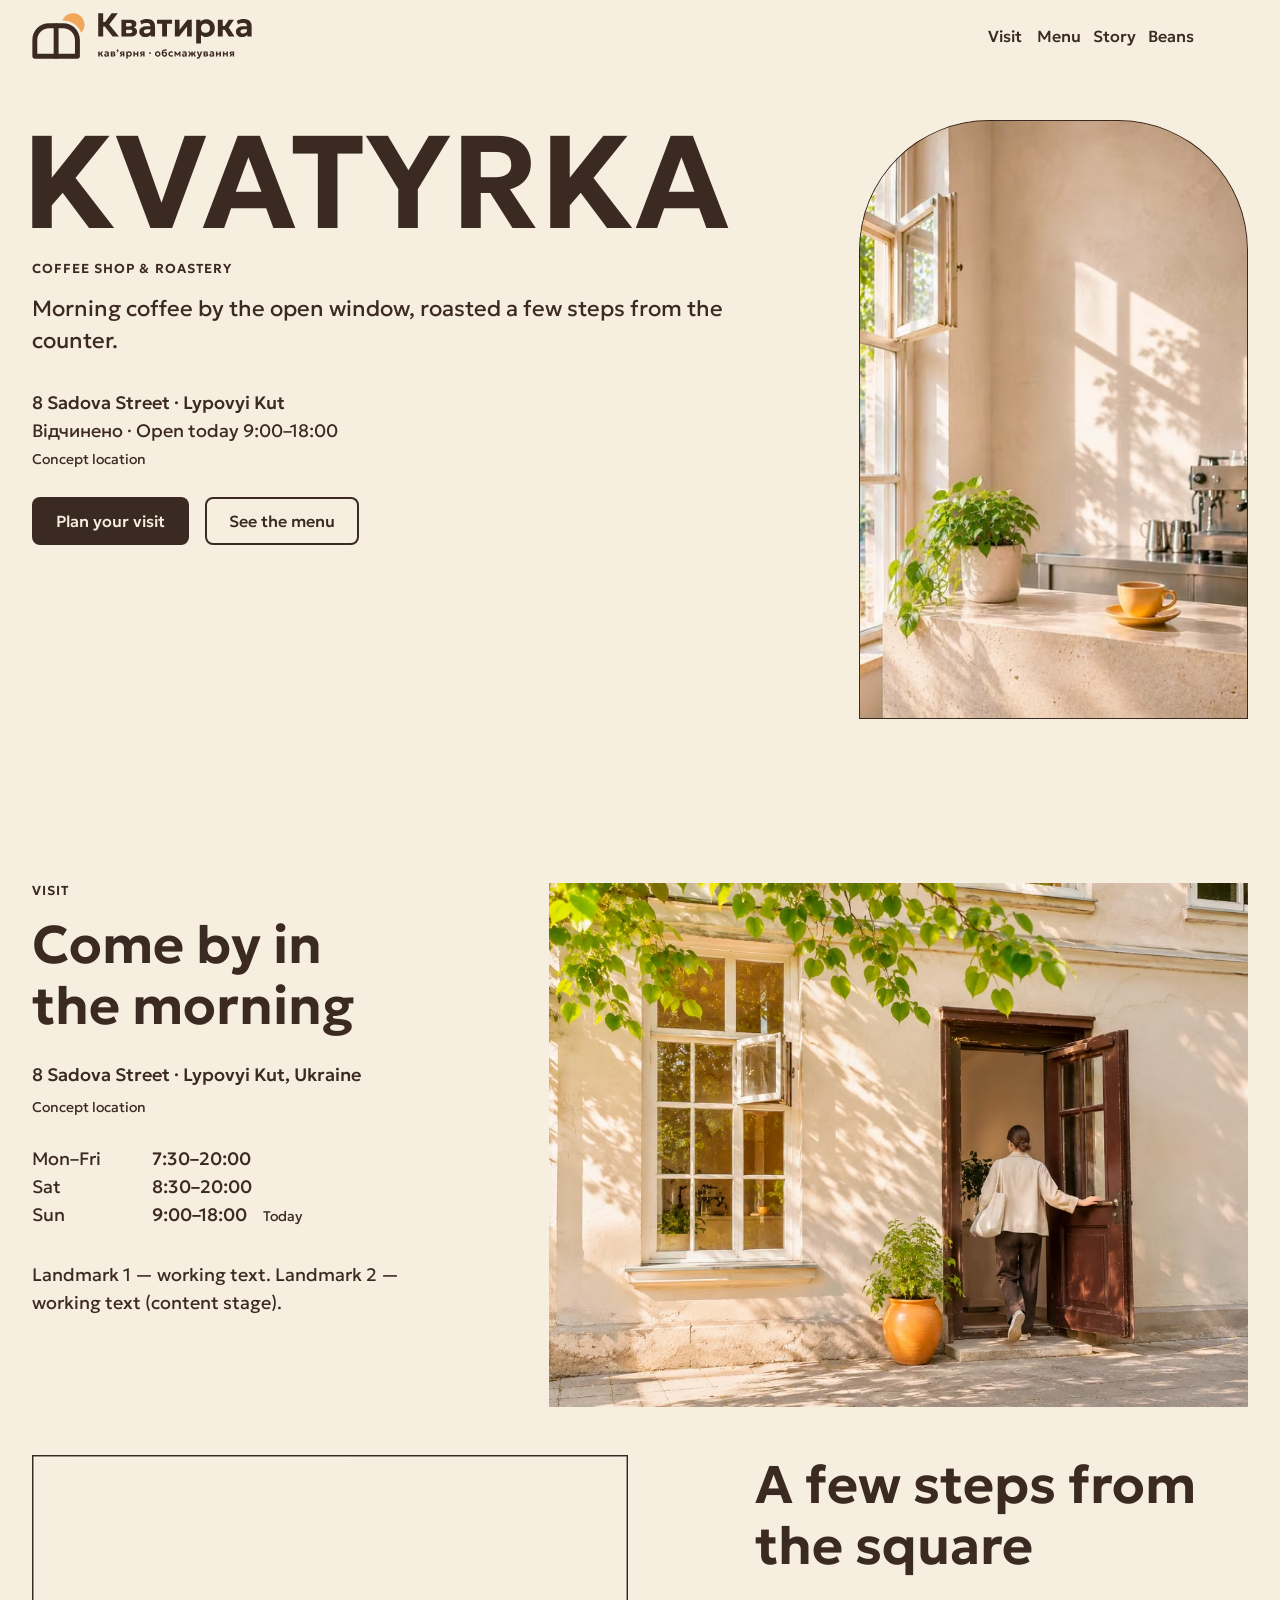
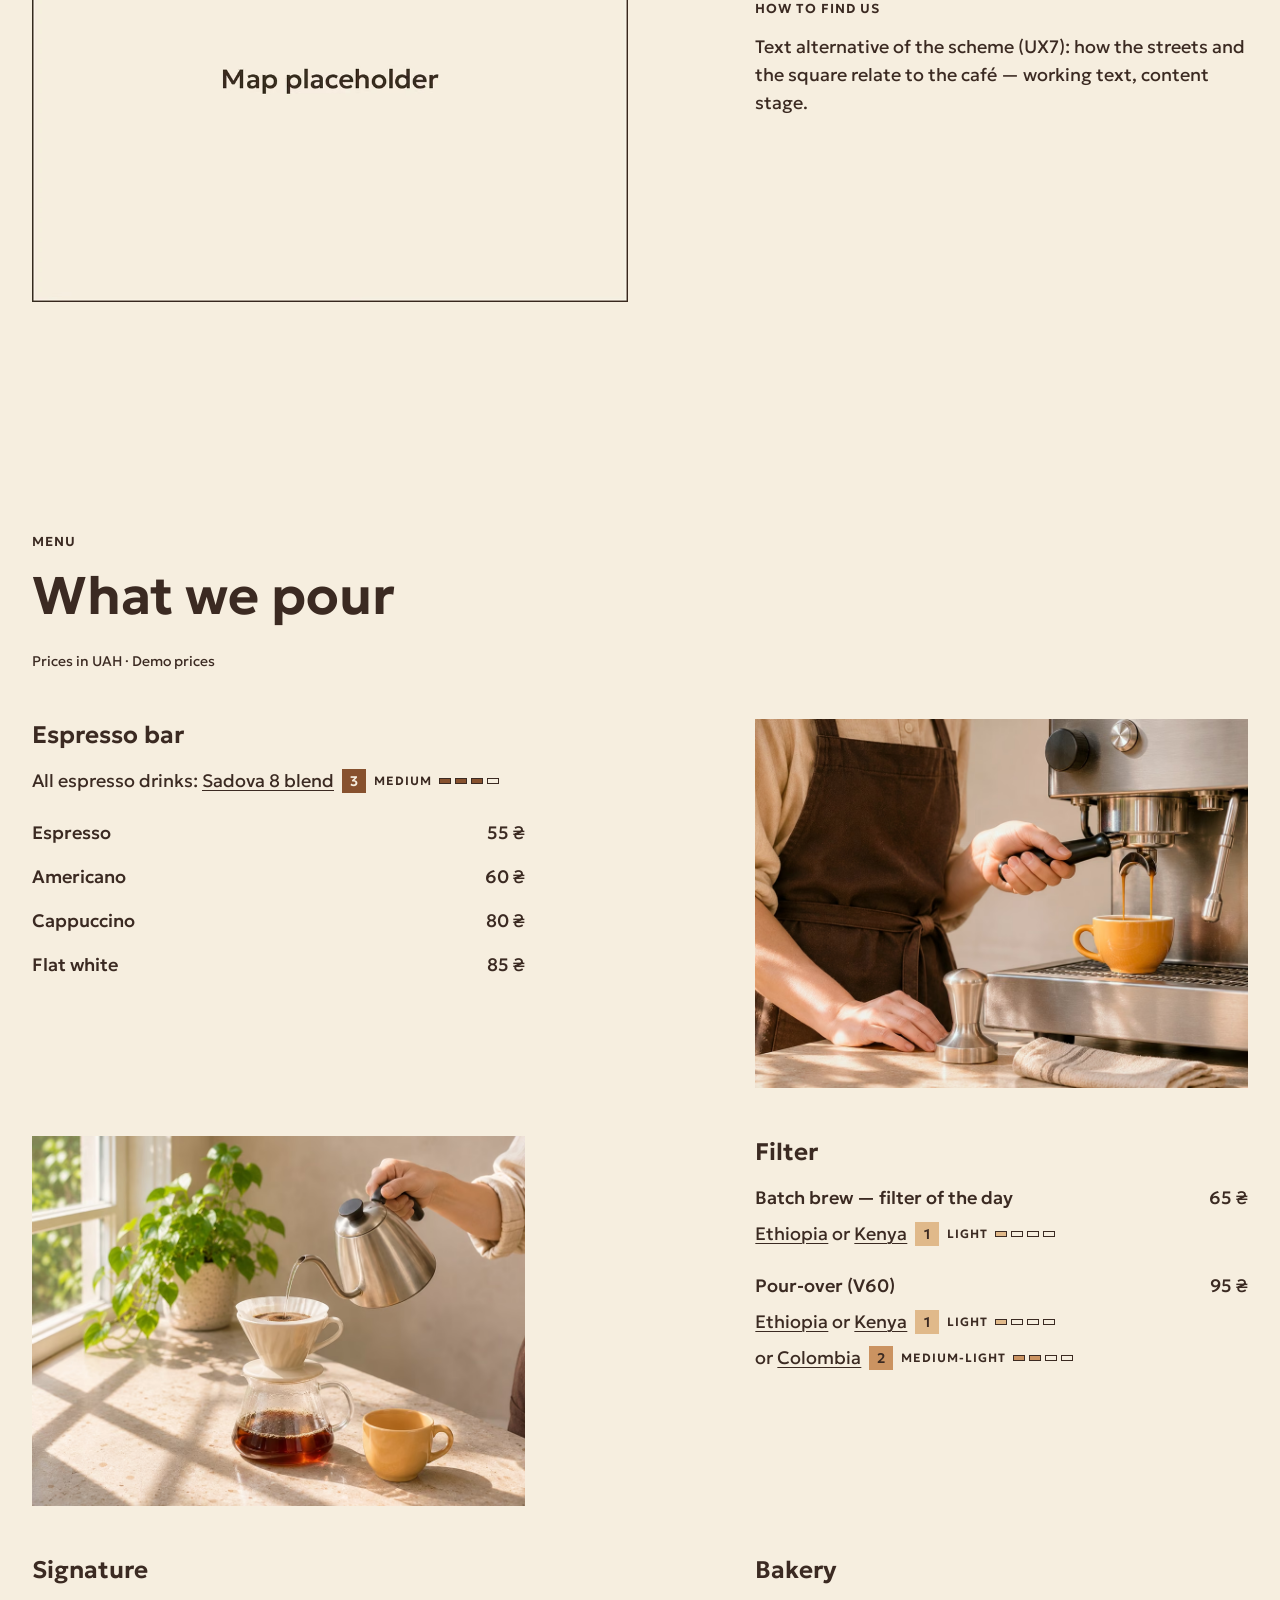
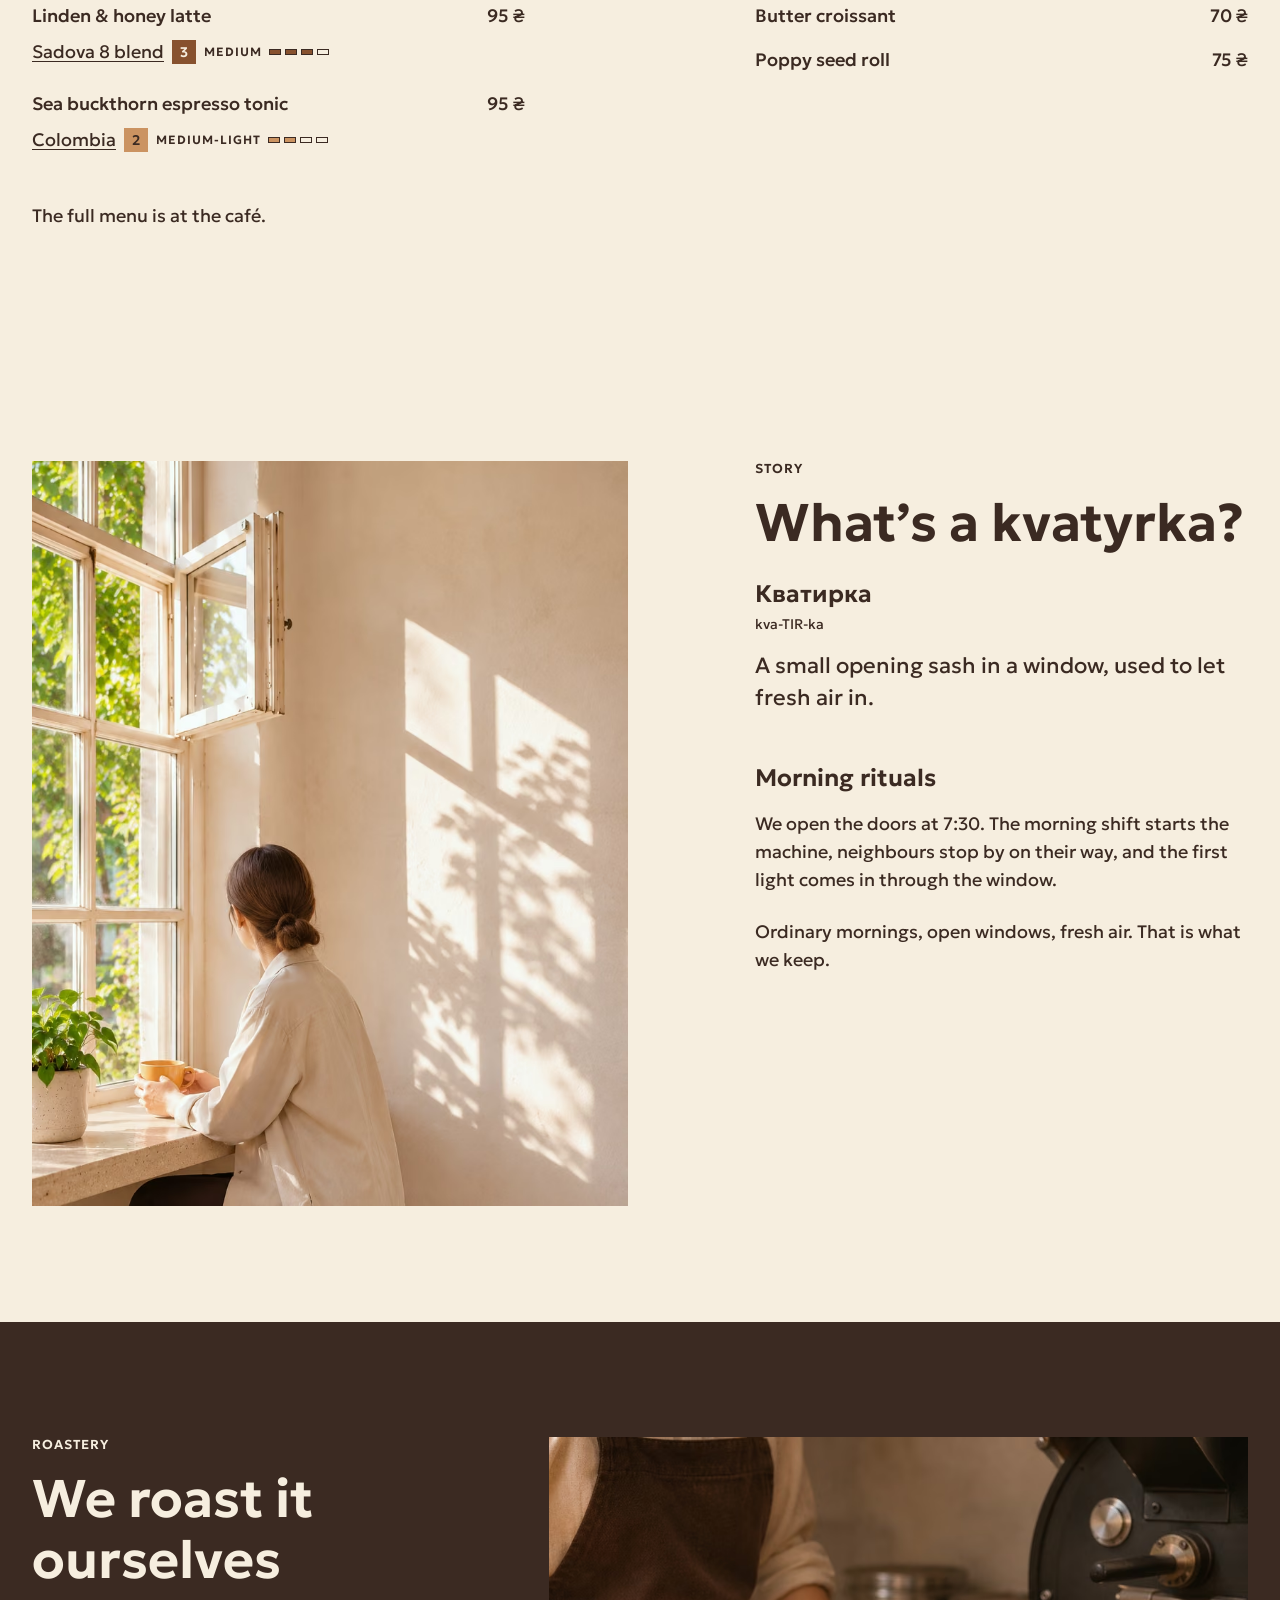
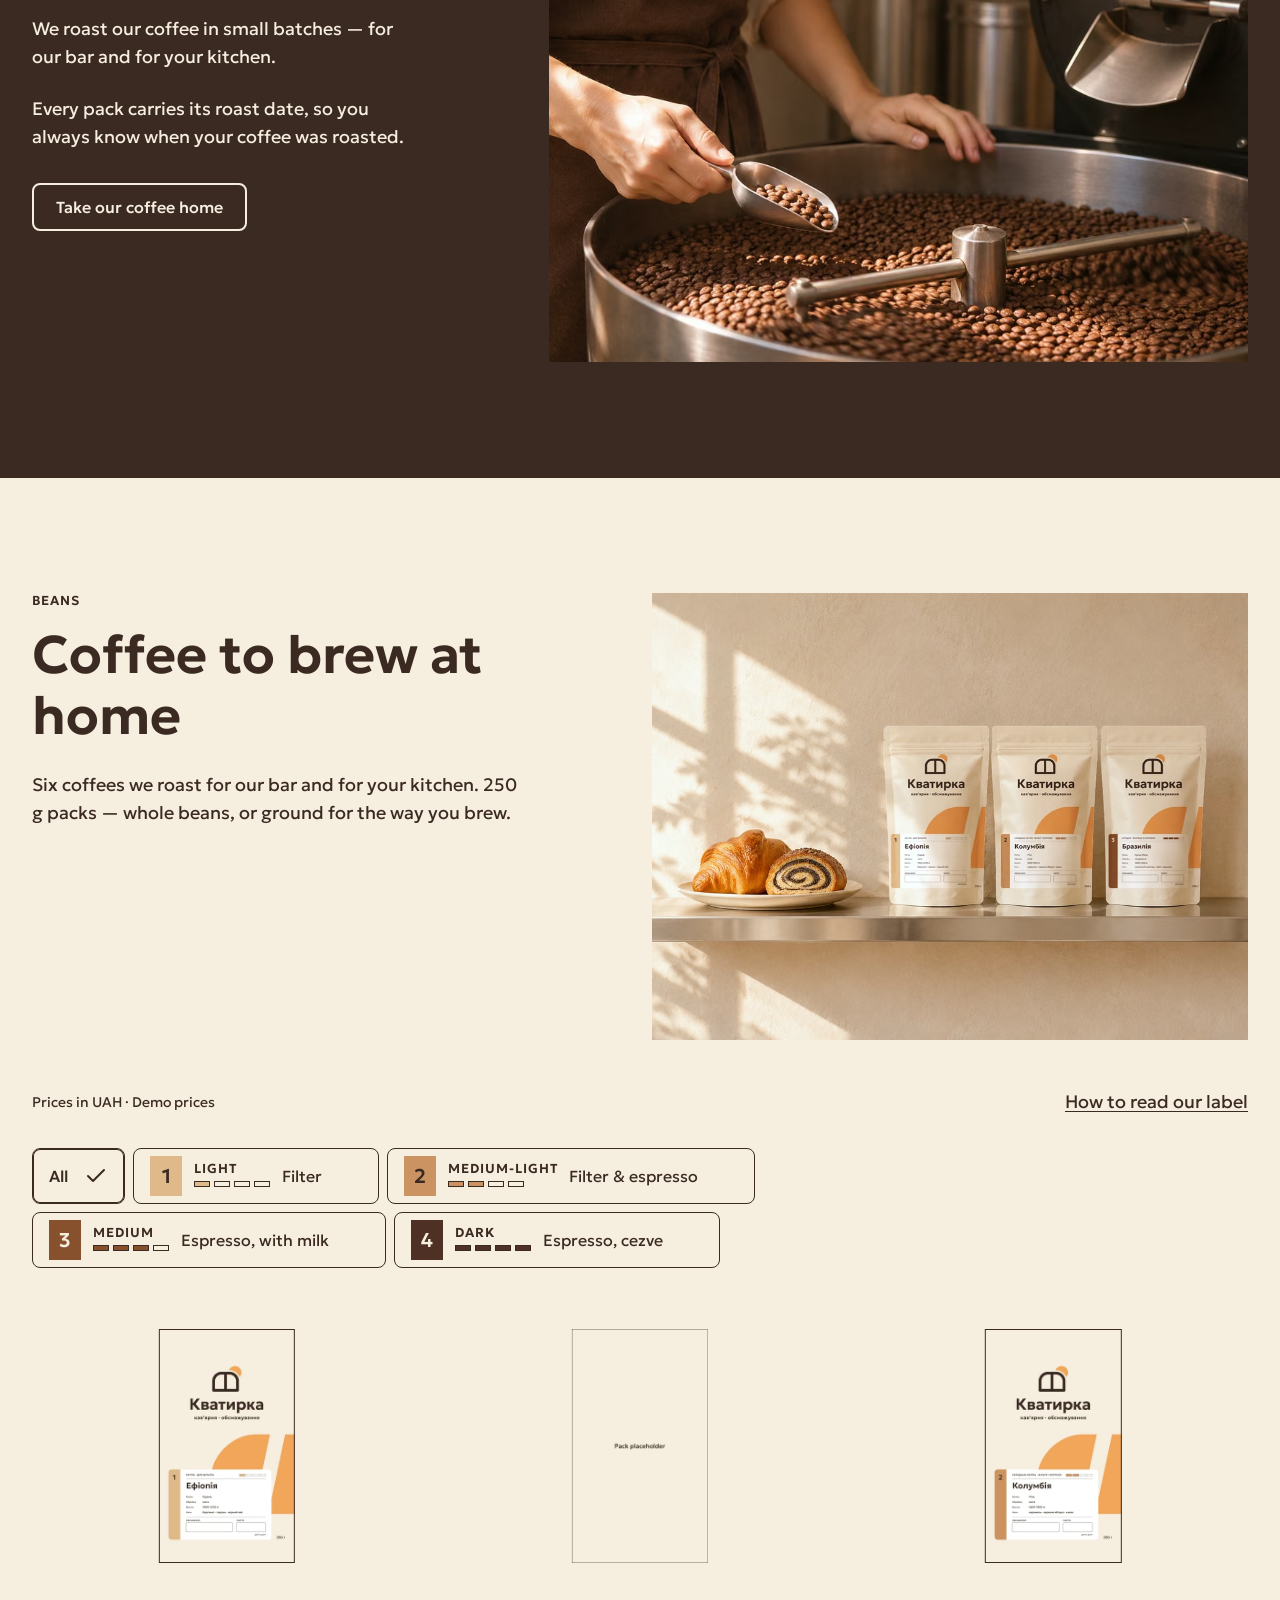
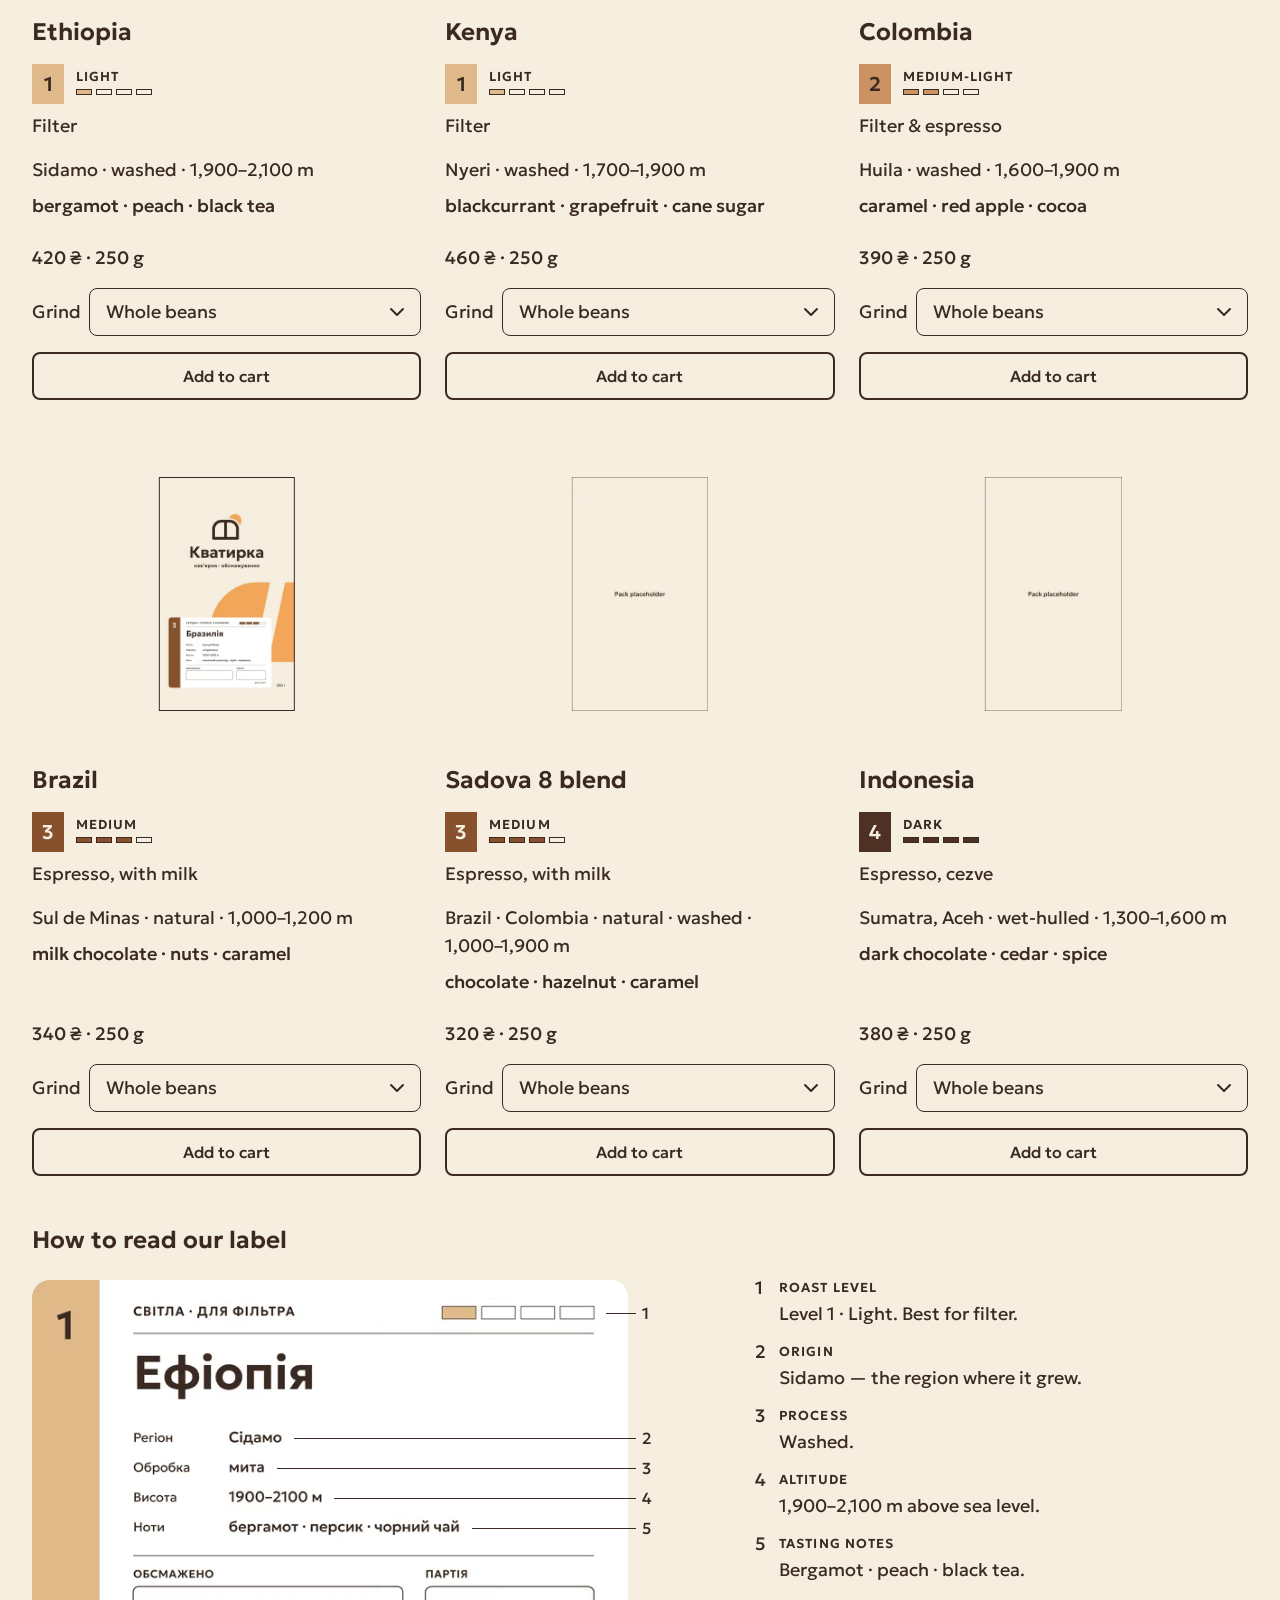
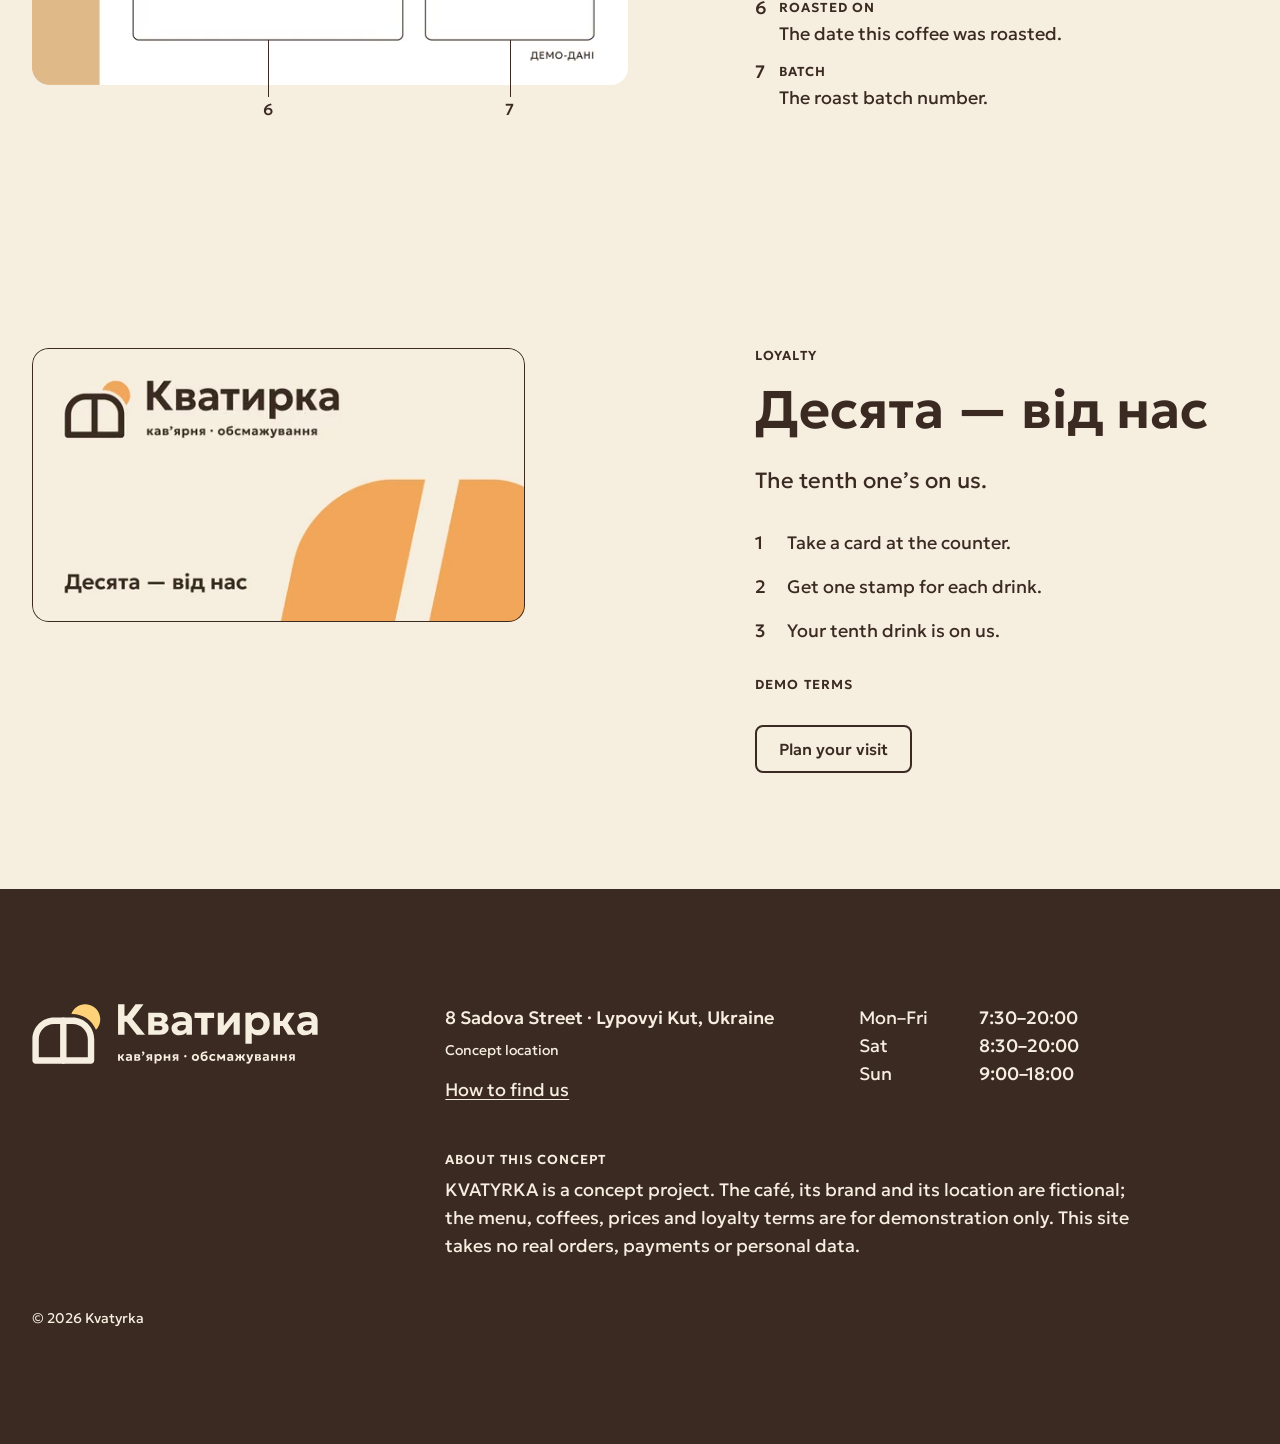
==== commit d9587689: "Integrate final photo series F1–F7 - Replace placeholder photos with the approved masters F1–F7 (AVI" ====
--- a/public/index.html
+++ b/public/index.html
@@ -69,10 +69,10 @@
         </div>
       </div>
       <div class="hero__arch">
-        <div class="arch arch--placeholder">
+        <div class="arch arch--outlined">
           <picture>
             <source type="image/avif" srcset="assets/photos/f1-hero-window-420.avif 420w, assets/photos/f1-hero-window-840.avif 840w" sizes="(min-width: 1440px) 411px, (min-width: 1024px) 30vw, (min-width: 768px) 44vw, 92vw">
-            <img class="arch__image" src="assets/photos/f1-hero-window-420.webp" srcset="assets/photos/f1-hero-window-420.webp 420w, assets/photos/f1-hero-window-840.webp 840w" sizes="(min-width: 1440px) 411px, (min-width: 1024px) 30vw, (min-width: 768px) 44vw, 92vw" width="411" height="632" alt="Photo placeholder F1: the café window in morning light (photo comes at the content stage).">
+            <img class="arch__image" src="assets/photos/f1-hero-window-420.webp" srcset="assets/photos/f1-hero-window-420.webp 420w, assets/photos/f1-hero-window-840.webp 840w" sizes="(min-width: 1440px) 411px, (min-width: 1024px) 30vw, (min-width: 768px) 44vw, 92vw" width="411" height="632" alt="Morning light through the open café window casts shadows on the wall beside a green plant and an apricot cup on the stone counter.">
           </picture>
         </div>
       </div>
@@ -108,7 +108,7 @@
             <source media="(min-width: 768px)" type="image/avif" srcset="assets/photos/f2-visit-entrance-480.avif 480w, assets/photos/f2-visit-entrance-960.avif 960w, assets/photos/f2-visit-entrance-1480.avif 1480w" sizes="(min-width: 1440px) 737px, (min-width: 1024px) 57vw, 44vw" width="4" height="3">
             <source media="(min-width: 768px)" srcset="assets/photos/f2-visit-entrance-480.webp 480w, assets/photos/f2-visit-entrance-960.webp 960w, assets/photos/f2-visit-entrance-1480.webp 1480w" sizes="(min-width: 1440px) 737px, (min-width: 1024px) 57vw, 44vw" width="4" height="3">
             <source type="image/avif" srcset="assets/photos/f2-visit-entrance-portrait-480.avif 480w, assets/photos/f2-visit-entrance-portrait-960.avif 960w" sizes="92vw" width="3" height="4">
-            <img loading="lazy" class="visit__image" src="assets/photos/f2-visit-entrance-portrait-480.webp" srcset="assets/photos/f2-visit-entrance-portrait-480.webp 480w, assets/photos/f2-visit-entrance-portrait-960.webp 960w" sizes="92vw" width="3" height="4" alt="Photo placeholder F2: the café entrance from Sadova Street (photo comes at the content stage).">
+            <img loading="lazy" class="visit__image" src="assets/photos/f2-visit-entrance-portrait-480.webp" srcset="assets/photos/f2-visit-entrance-portrait-480.webp 480w, assets/photos/f2-visit-entrance-portrait-960.webp 960w" sizes="92vw" width="3" height="4" alt="A guest enters the café on Sadova Street through the open door on a sunny morning.">
           </picture>
         </div>
 
@@ -139,7 +139,7 @@
           <div class="menu__photo menu__photo--espresso">
             <picture>
               <source type="image/avif" srcset="assets/photos/f3-menu-espresso-480.avif 480w, assets/photos/f3-menu-espresso-1040.avif 1040w" sizes="(min-width: 1440px) 520px, (min-width: 1024px) 40vw, (min-width: 768px) 44vw, 92vw">
-              <img loading="lazy" class="photo" src="assets/photos/f3-menu-espresso-480.webp" srcset="assets/photos/f3-menu-espresso-480.webp 480w, assets/photos/f3-menu-espresso-1040.webp 1040w" sizes="(min-width: 1440px) 520px, (min-width: 1024px) 40vw, (min-width: 768px) 44vw, 92vw" width="4" height="3" alt="Photo placeholder F3: hands at the espresso machine (photo comes at the content stage).">
+              <img loading="lazy" class="photo" src="assets/photos/f3-menu-espresso-480.webp" srcset="assets/photos/f3-menu-espresso-480.webp 480w, assets/photos/f3-menu-espresso-1040.webp 1040w" sizes="(min-width: 1440px) 520px, (min-width: 1024px) 40vw, (min-width: 768px) 44vw, 92vw" width="4" height="3" alt="A barista pulls an espresso into an apricot cup.">
             </picture>
           </div>
 
@@ -165,7 +165,7 @@
           <div class="menu__photo menu__photo--filter">
             <picture>
               <source type="image/avif" srcset="assets/photos/f4-menu-filter-480.avif 480w, assets/photos/f4-menu-filter-1040.avif 1040w" sizes="(min-width: 1440px) 520px, (min-width: 1024px) 40vw, (min-width: 768px) 44vw, 92vw">
-              <img loading="lazy" class="photo" src="assets/photos/f4-menu-filter-480.webp" srcset="assets/photos/f4-menu-filter-480.webp 480w, assets/photos/f4-menu-filter-1040.webp 1040w" sizes="(min-width: 1440px) 520px, (min-width: 1024px) 40vw, (min-width: 768px) 44vw, 92vw" width="4" height="3" alt="Photo placeholder F4: V60 pour-over in the sunlight (photo comes at the content stage).">
+              <img loading="lazy" class="photo" src="assets/photos/f4-menu-filter-480.webp" srcset="assets/photos/f4-menu-filter-480.webp 480w, assets/photos/f4-menu-filter-1040.webp 1040w" sizes="(min-width: 1440px) 520px, (min-width: 1024px) 40vw, (min-width: 768px) 44vw, 92vw" width="4" height="3" alt="A barista pours hot water over a V60 coffee dripper at the sunlit window counter.">
             </picture>
           </div>
 
@@ -225,7 +225,7 @@
           <div class="story__photo">
             <picture>
               <source type="image/avif" srcset="assets/photos/f6-story-420.avif 420w, assets/photos/f6-story-840.avif 840w, assets/photos/f6-story-1260.avif 1260w" sizes="(min-width: 1440px) 628px, (min-width: 1024px) 48vw, (min-width: 768px) 44vw, 92vw">
-              <img loading="lazy" class="photo" src="assets/photos/f6-story-420.webp" srcset="assets/photos/f6-story-420.webp 420w, assets/photos/f6-story-840.webp 840w, assets/photos/f6-story-1260.webp 1260w" sizes="(min-width: 1440px) 628px, (min-width: 1024px) 48vw, (min-width: 768px) 44vw, 92vw" width="4" height="5" alt="Photo placeholder F6: a guest by the window, silhouette (photo comes at the content stage).">
+              <img loading="lazy" class="photo" src="assets/photos/f6-story-420.webp" srcset="assets/photos/f6-story-420.webp 420w, assets/photos/f6-story-840.webp 840w, assets/photos/f6-story-1260.webp 1260w" sizes="(min-width: 1440px) 628px, (min-width: 1024px) 48vw, (min-width: 768px) 44vw, 92vw" width="4" height="5" alt="A guest sits by the open café window, holding a cup in the morning light.">
             </picture>
           </div>
 
@@ -254,7 +254,7 @@
           <div class="roastery__photo">
             <picture>
               <source type="image/avif" srcset="assets/photos/f5-roastery-480.avif 480w, assets/photos/f5-roastery-960.avif 960w, assets/photos/f5-roastery-1480.avif 1480w" sizes="(min-width: 1440px) 737px, (min-width: 1024px) 57vw, (min-width: 768px) 44vw, 92vw">
-              <img loading="lazy" class="photo" src="assets/photos/f5-roastery-480.webp" srcset="assets/photos/f5-roastery-480.webp 480w, assets/photos/f5-roastery-960.webp 960w, assets/photos/f5-roastery-1480.webp 1480w" sizes="(min-width: 1440px) 737px, (min-width: 1024px) 57vw, (min-width: 768px) 44vw, 92vw" width="4" height="3" alt="Photo placeholder F5: the roaster, cooling beans and hands (photo comes at the content stage).">
+              <img loading="lazy" class="photo" src="assets/photos/f5-roastery-480.webp" srcset="assets/photos/f5-roastery-480.webp 480w, assets/photos/f5-roastery-960.webp 960w, assets/photos/f5-roastery-1480.webp 1480w" sizes="(min-width: 1440px) 737px, (min-width: 1024px) 57vw, (min-width: 768px) 44vw, 92vw" width="4" height="3" alt="A barista checks freshly roasted coffee beans in the cooling tray.">
             </picture>
           </div>
       </div>
@@ -272,7 +272,7 @@
         <div class="beans__photo">
           <picture>
             <source type="image/avif" srcset="assets/photos/f7-beans-480.avif 480w, assets/photos/f7-beans-960.avif 960w, assets/photos/f7-beans-1260.avif 1260w" sizes="(min-width: 1440px) 628px, (min-width: 1024px) 48vw, (min-width: 768px) 44vw, 92vw">
-            <img loading="lazy" class="photo" src="assets/photos/f7-beans-480.webp" srcset="assets/photos/f7-beans-480.webp 480w, assets/photos/f7-beans-960.webp 960w, assets/photos/f7-beans-1260.webp 1260w" sizes="(min-width: 1440px) 628px, (min-width: 1024px) 48vw, (min-width: 768px) 44vw, 92vw" width="4" height="3" alt="Photo placeholder F7: packs on the shelf and roasted beans (photo comes at the content stage).">
+            <img loading="lazy" class="photo" src="assets/photos/f7-beans-480.webp" srcset="assets/photos/f7-beans-480.webp 480w, assets/photos/f7-beans-960.webp 960w, assets/photos/f7-beans-1260.webp 1260w" sizes="(min-width: 1440px) 628px, (min-width: 1024px) 48vw, (min-width: 768px) 44vw, 92vw" width="4" height="3" alt="Three coffee packs — Ethiopia, Colombia and Brazil — stand on a shelf beside a croissant and a slice of Ukrainian poppy seed roll.">
           </picture>
         </div>
 
--- a/public/css/sections.css
+++ b/public/css/sections.css
@@ -73,28 +73,15 @@
   object-fit: cover;
 }
 
-/* Placeholder only (until the F1 photo, UIO5): 1 px outline and a centred mullion */
-.arch--placeholder::before,
-.arch--placeholder::after {
+/* F1 photo in the arch (UIO5, owner's decision 18.11.2026): thin 1 px outline only, no mullion */
+.arch--outlined::before {
   content: "";
   position: absolute;
-  pointer-events: none;
-}
-
-.arch--placeholder::before {
   inset: 0;
   z-index: 1;
   border: 1px solid var(--color-espresso);
   border-radius: inherit;
-}
-
-.arch--placeholder::after {
-  top: 0;
-  bottom: 0;
-  left: 50%;
-  width: 0.828%;                       /* 3.4 px at 410.7 px */
-  transform: translateX(-50%);
-  background: var(--color-espresso);
+  pointer-events: none;
 }
 
 /* Today's hours line (UX6): shown only when today.js works (website-tech-spec.md §6) */
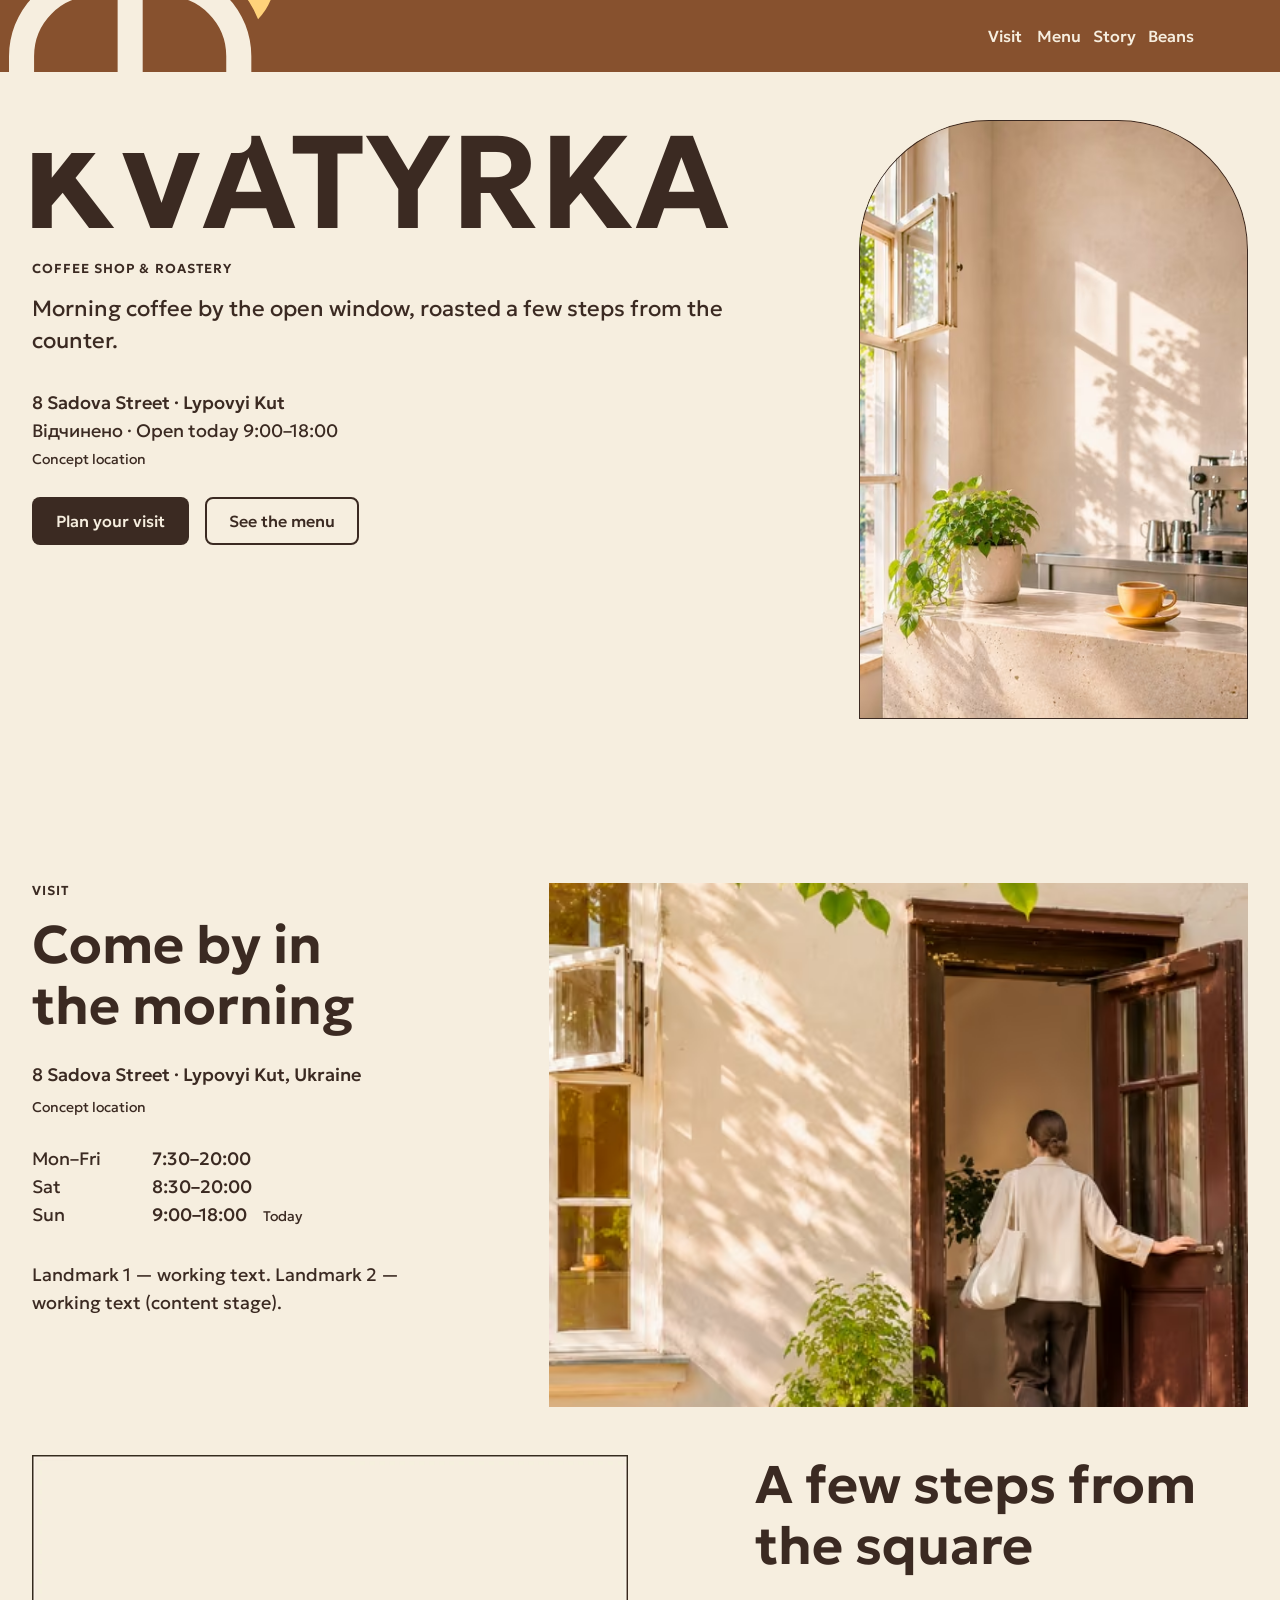
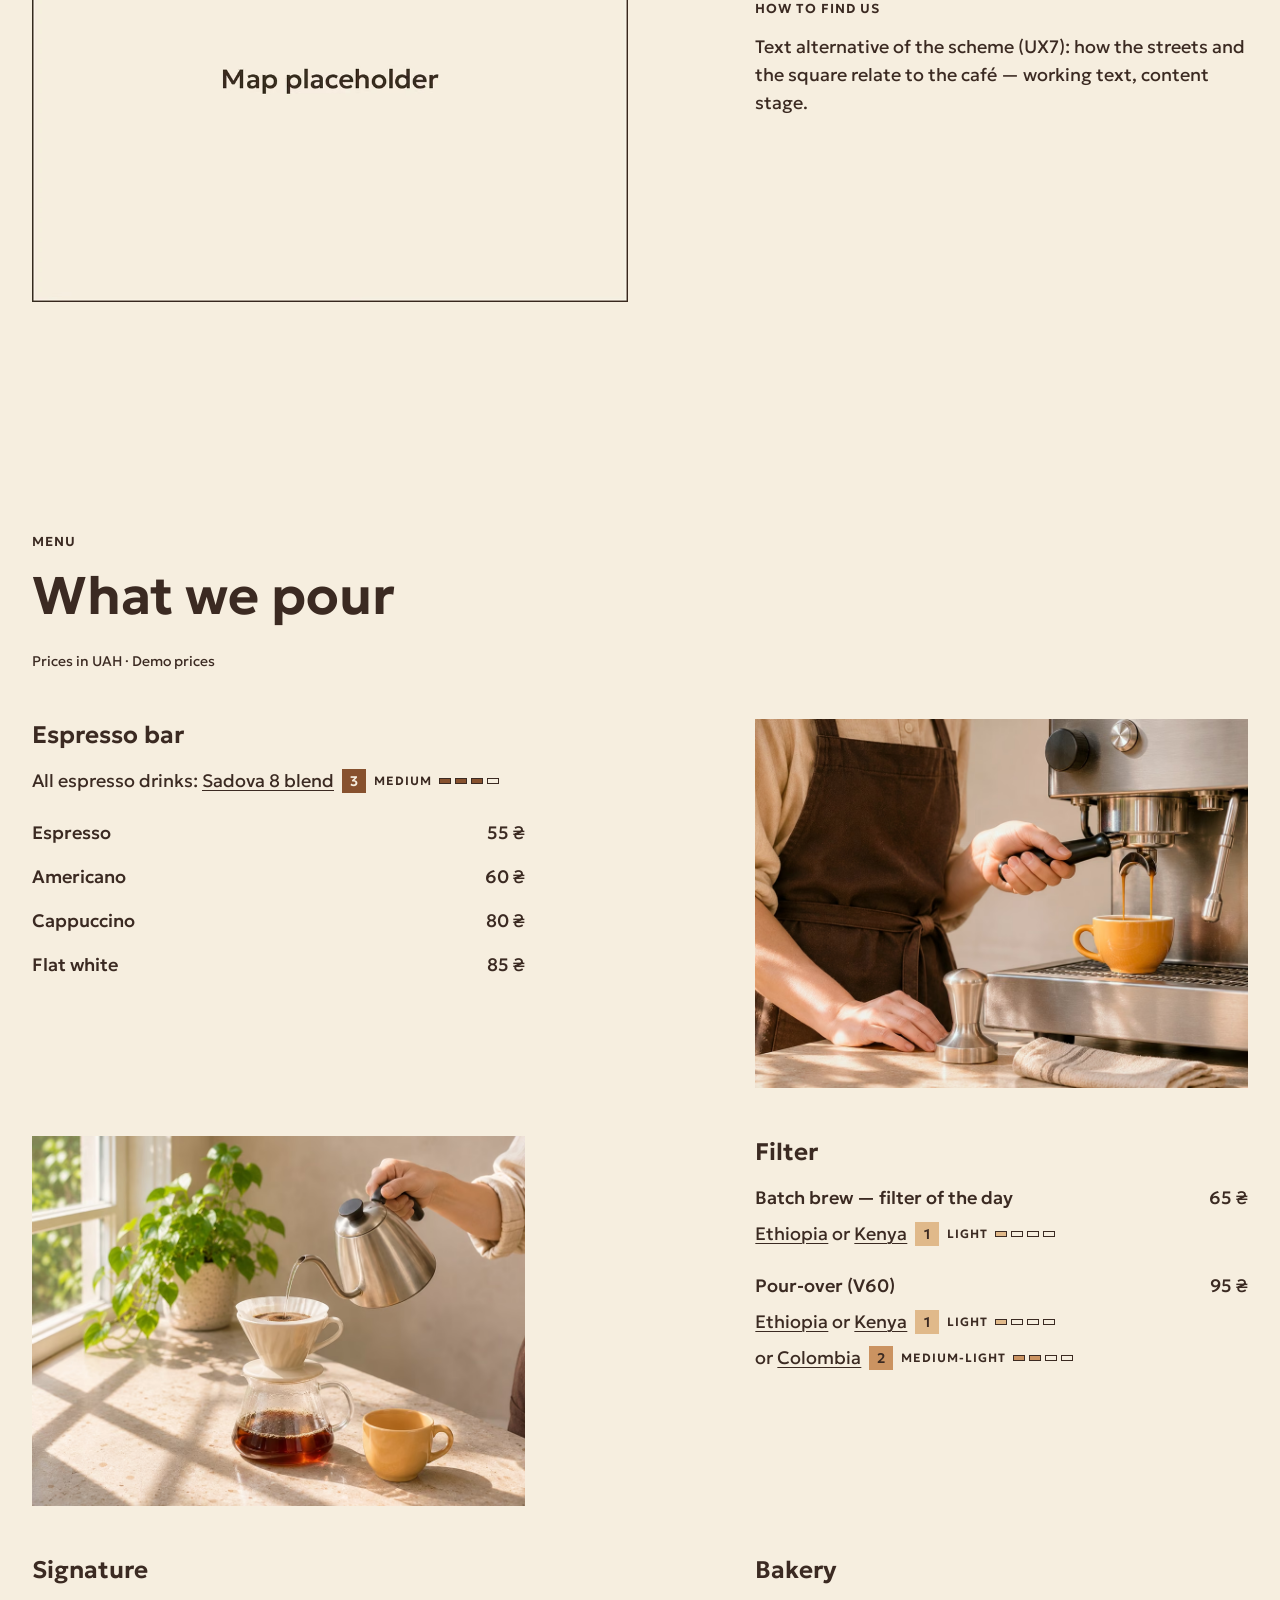
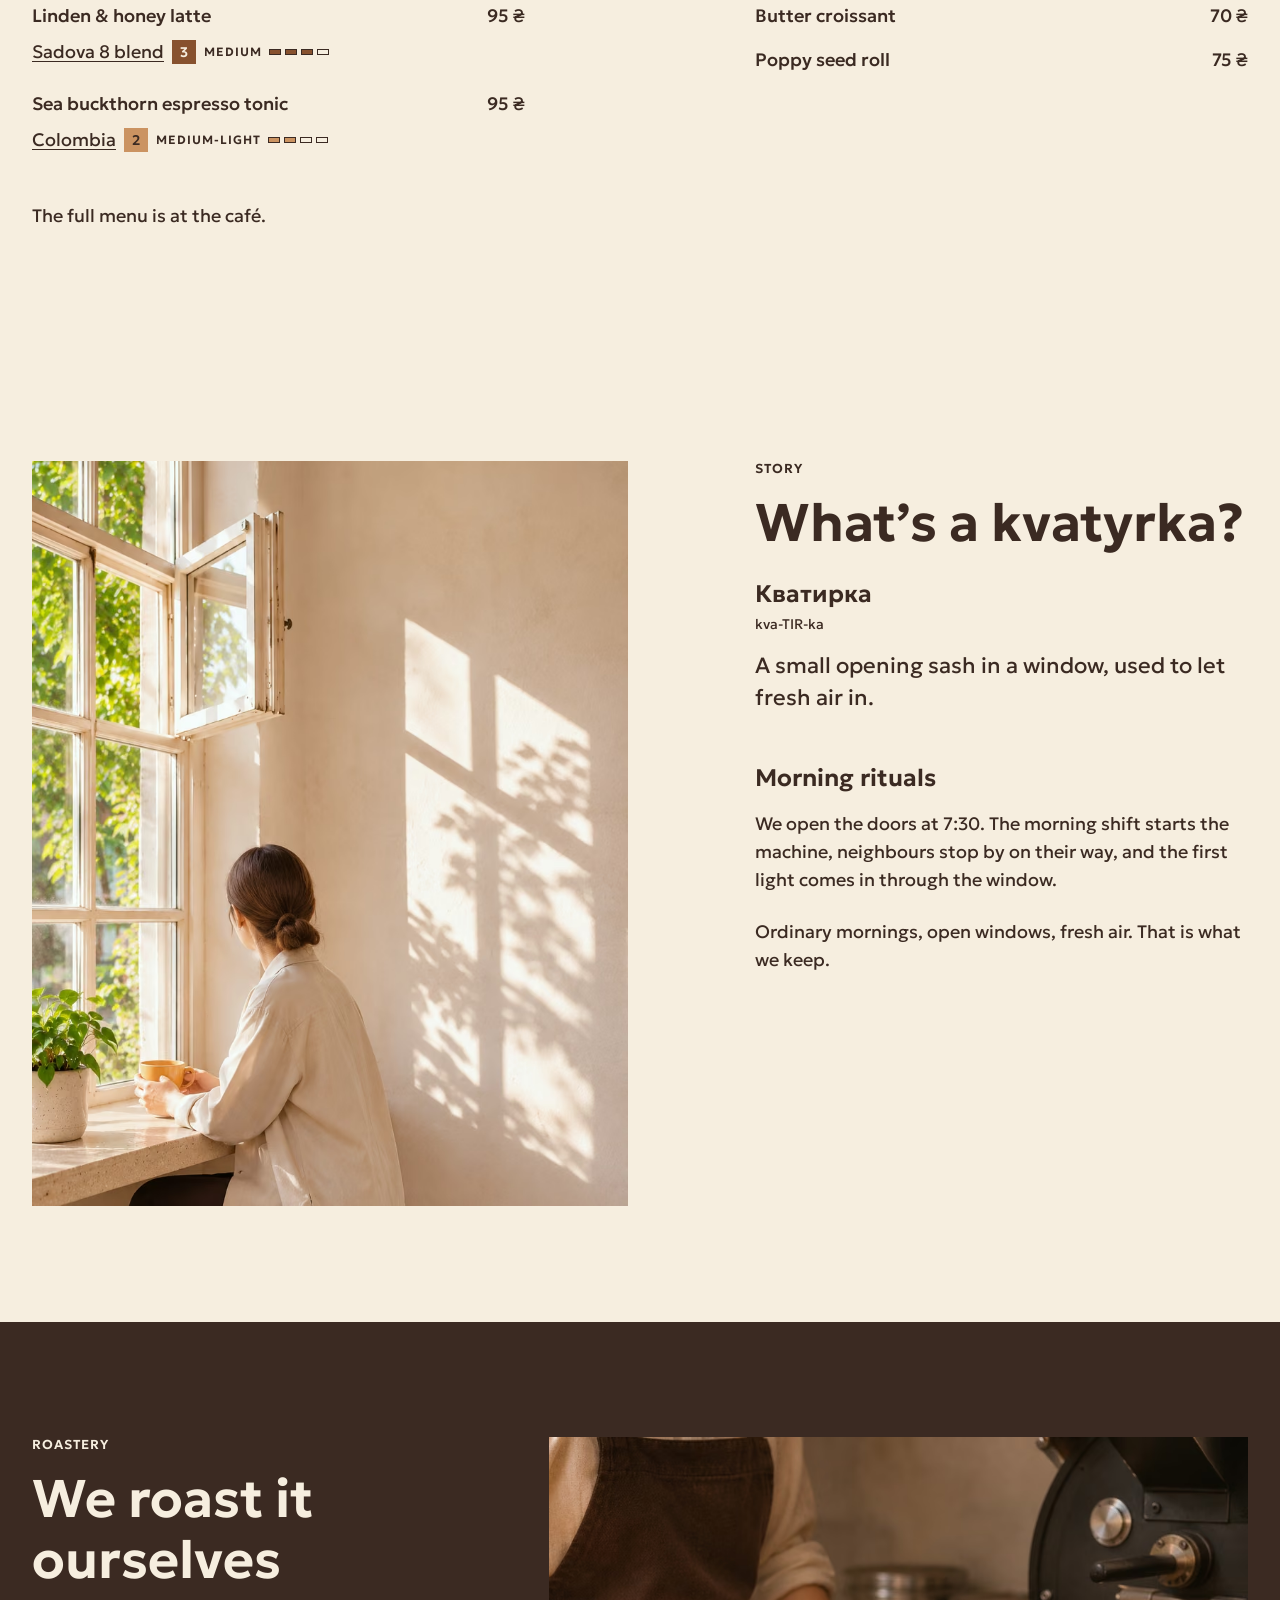
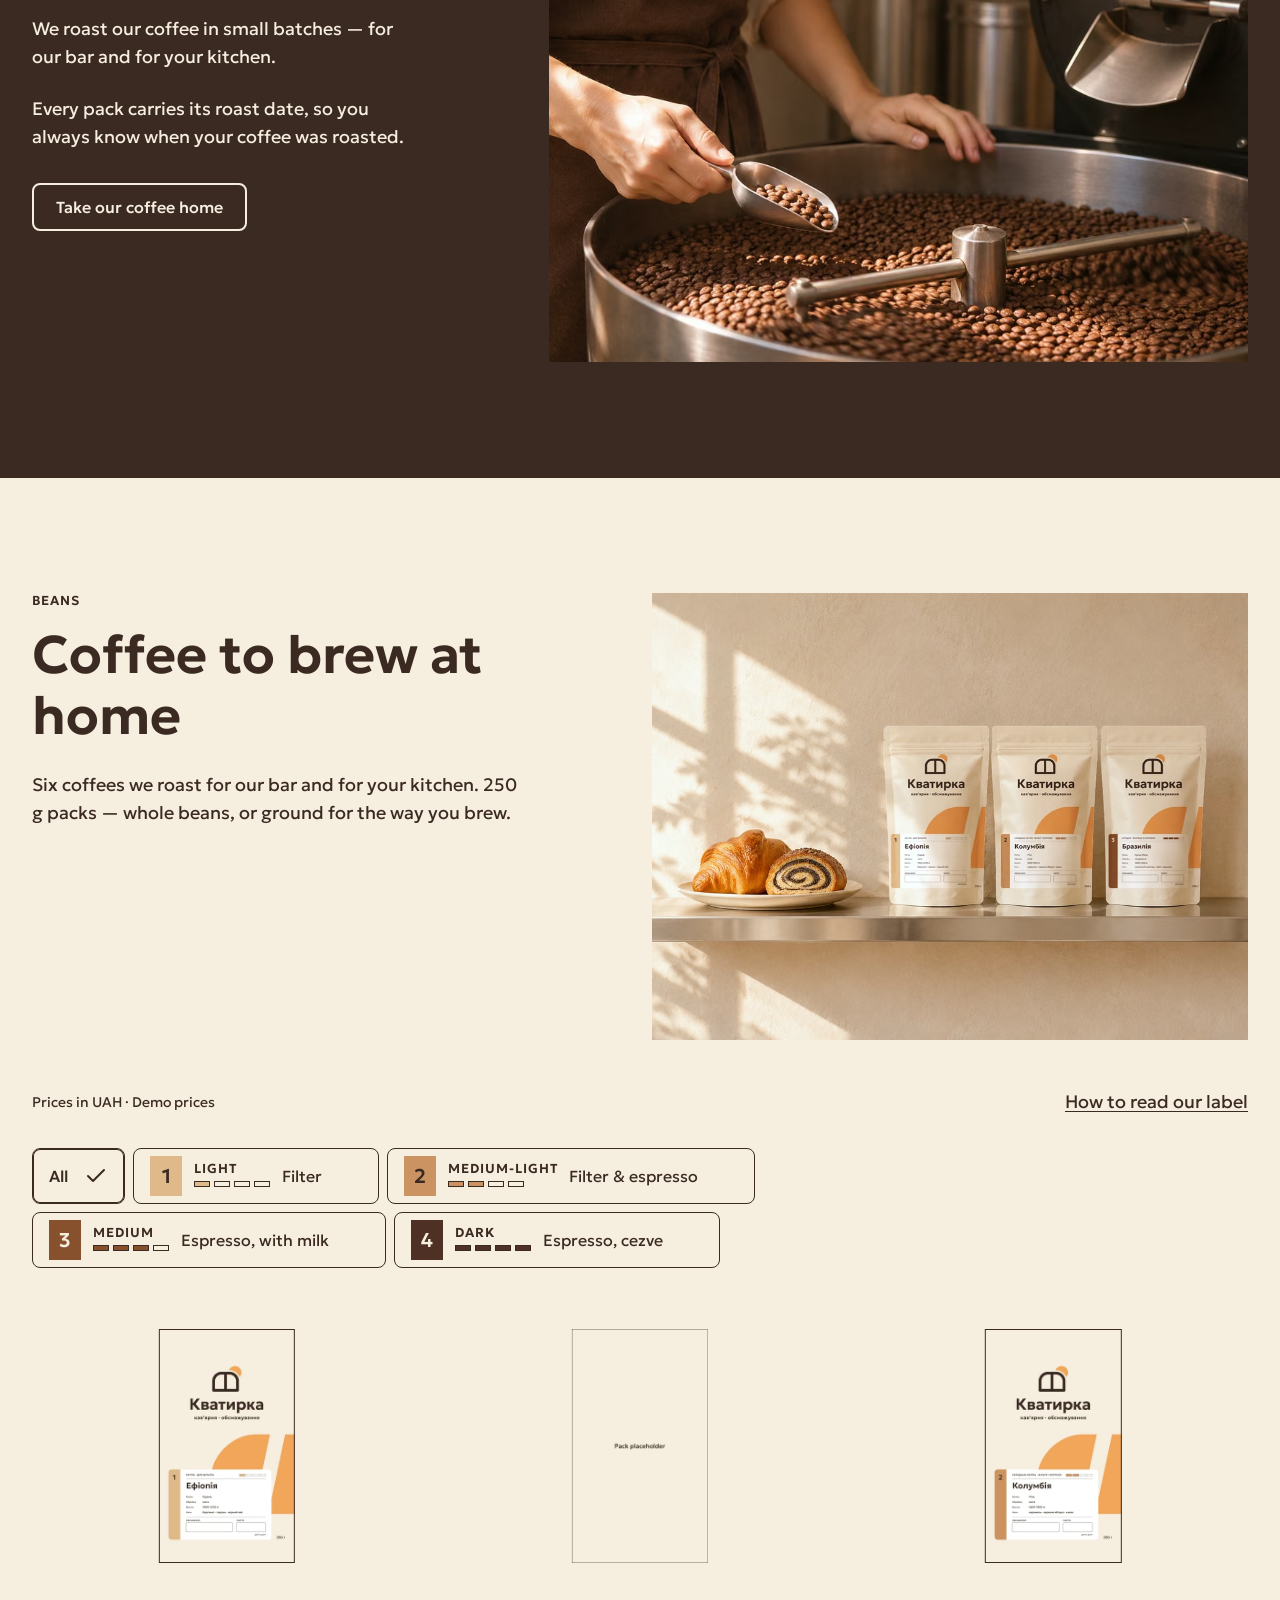
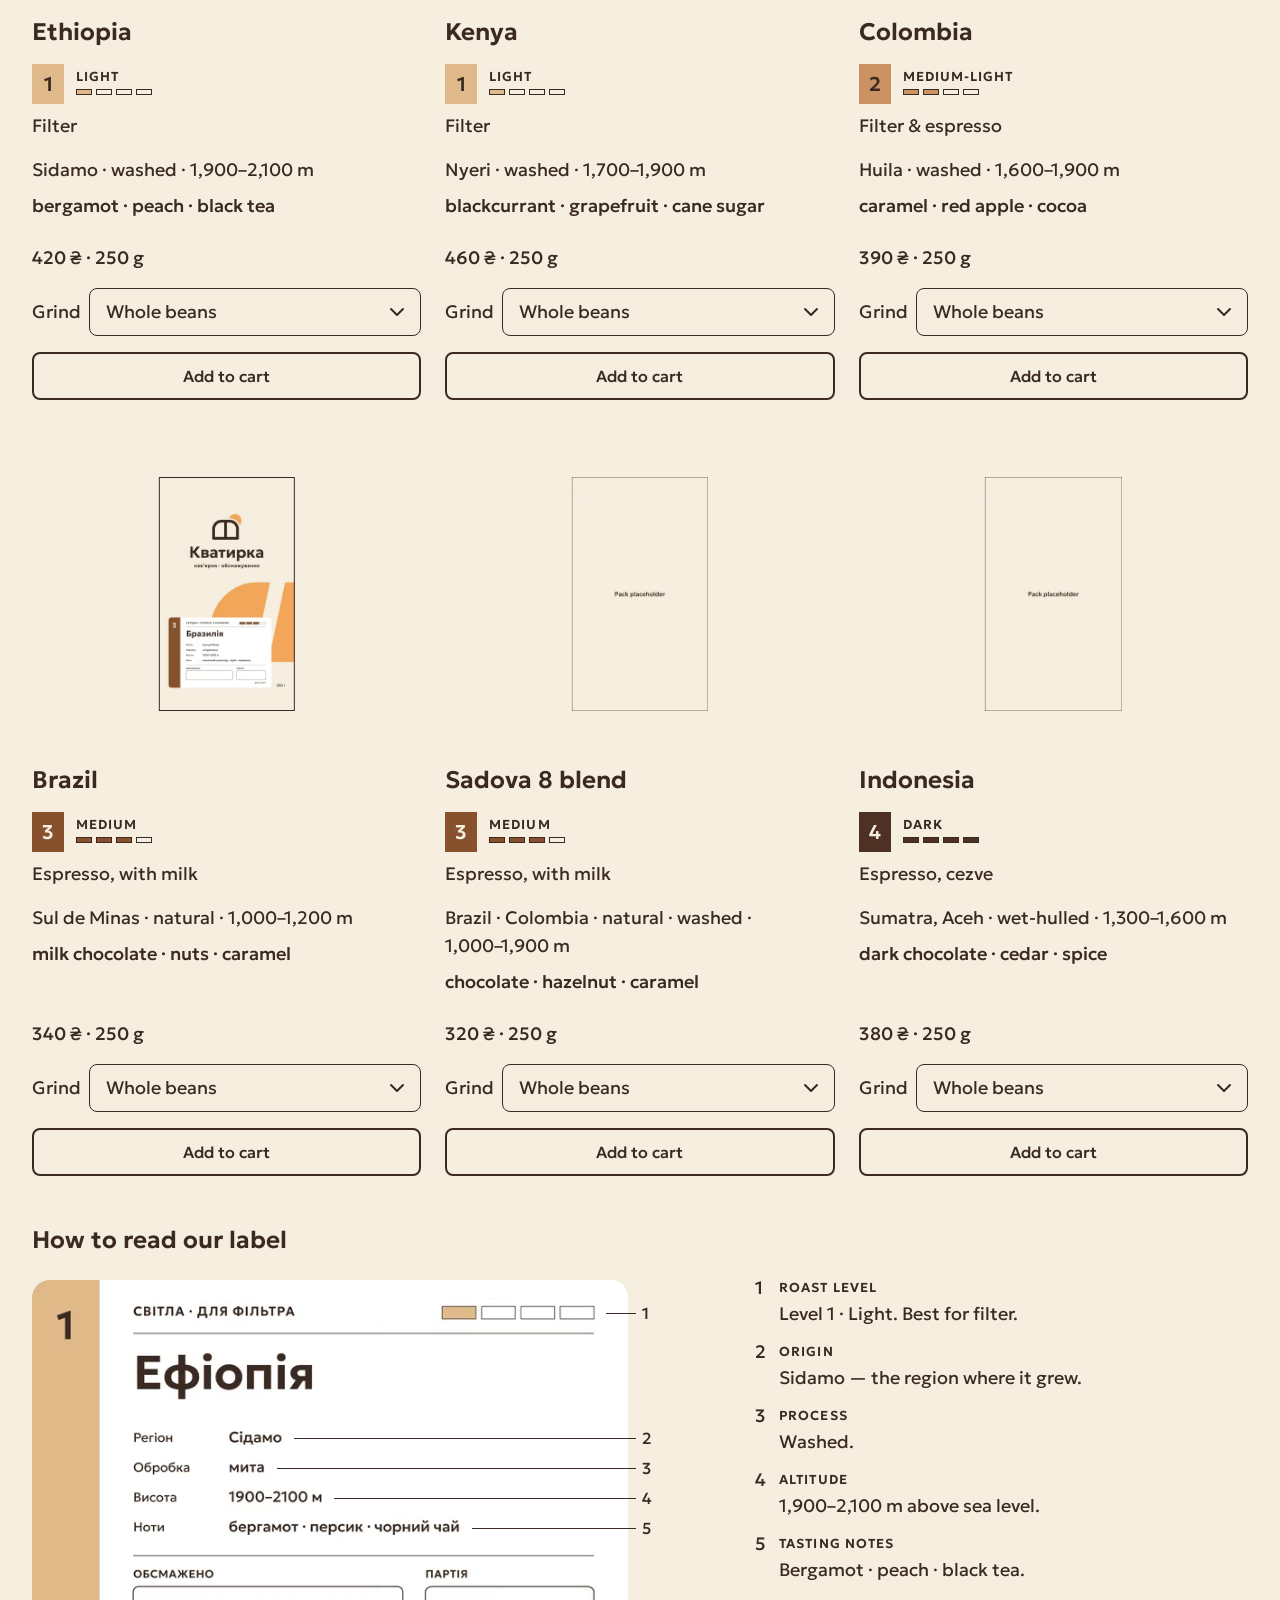
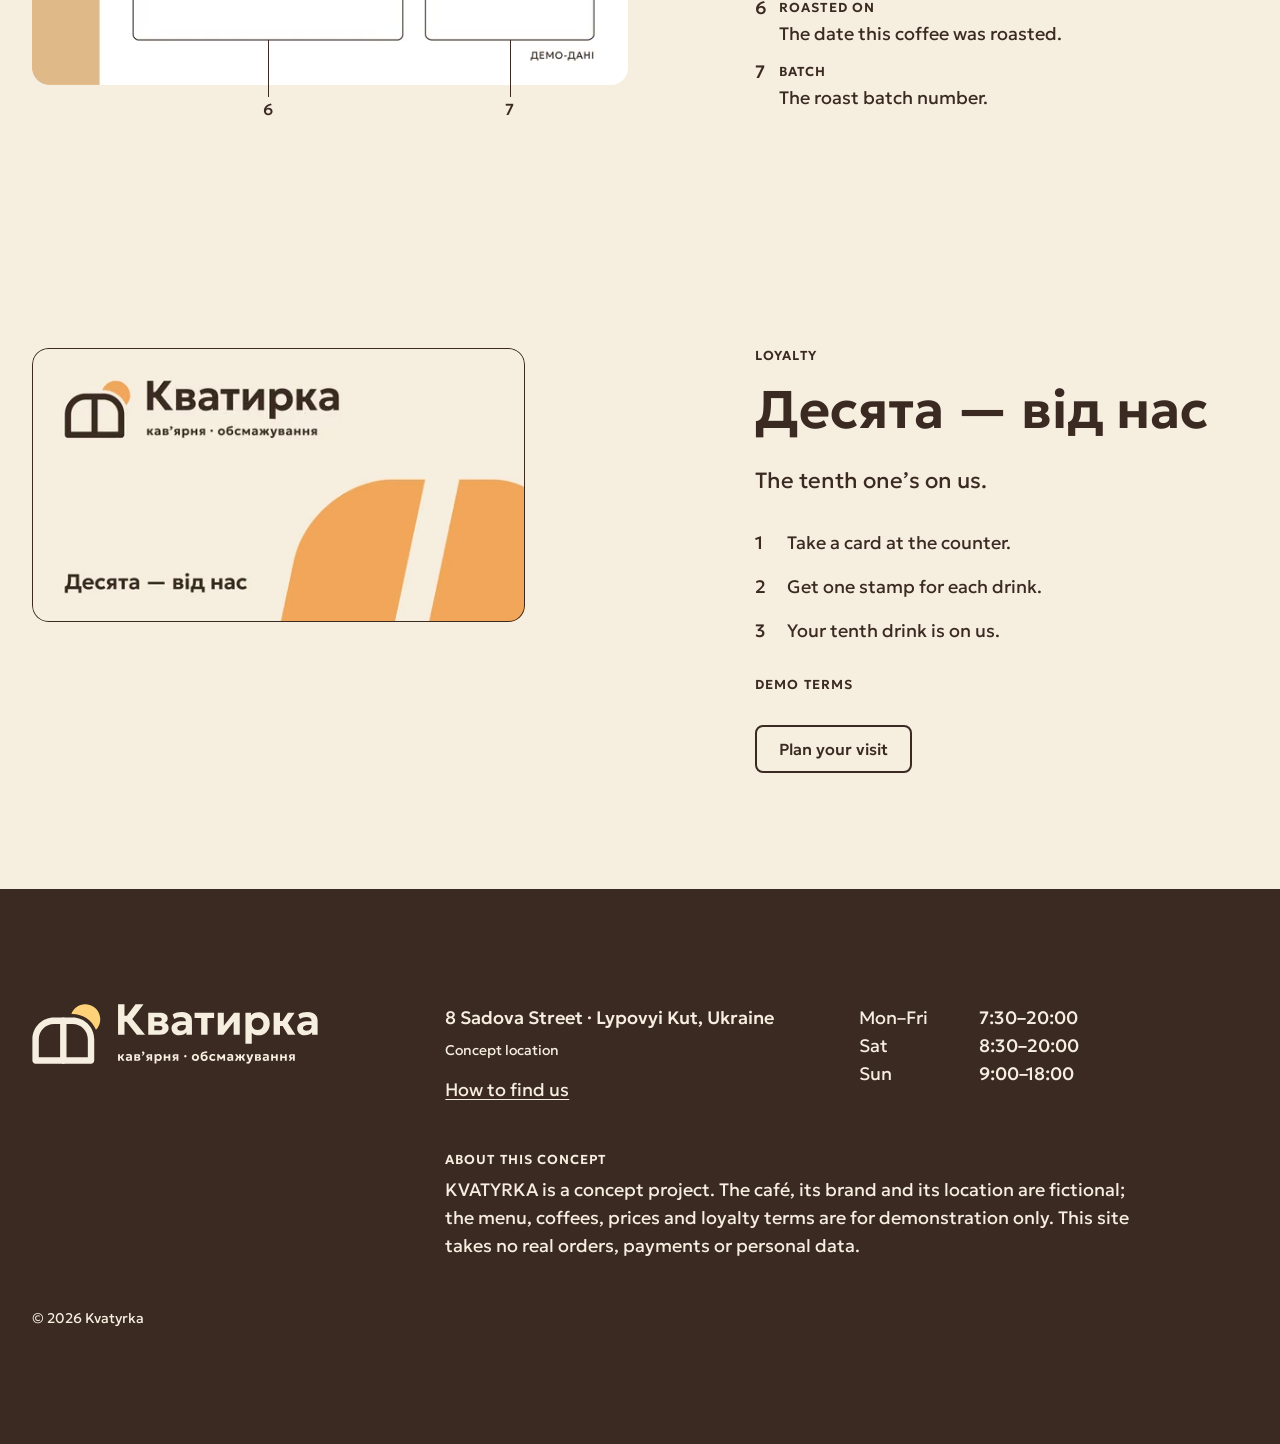
==== commit fe25a83f: "Header strip in «Brazil» #87512E Owner's decision 18.11.2026: the header background becomes the roas" ====
--- a/public/index.html
+++ b/public/index.html
@@ -30,8 +30,8 @@
     <div class="site-header__inner container">
       <a class="site-header__home" href="#hero">
         <picture>
-          <source media="(min-width: 768px)" srcset="assets/brand/logo-h-light.svg" width="267" height="93">
-          <img class="site-header__logo" src="assets/brand/k5-light.svg" width="32" height="28" alt="Kvatyrka — back to top">
+          <source media="(min-width: 768px)" srcset="assets/brand/logo-h-dark.svg" width="267" height="93">
+          <img class="site-header__logo" src="assets/brand/k5-dark.svg" width="32" height="28" alt="Kvatyrka — back to top">
         </picture>
       </a>
 
@@ -71,8 +71,8 @@
       <div class="hero__arch">
         <div class="arch arch--outlined">
           <picture>
-            <source type="image/avif" srcset="assets/photos/f1-hero-window-420.avif 420w, assets/photos/f1-hero-window-840.avif 840w" sizes="(min-width: 1440px) 411px, (min-width: 1024px) 30vw, (min-width: 768px) 44vw, 92vw">
-            <img class="arch__image" src="assets/photos/f1-hero-window-420.webp" srcset="assets/photos/f1-hero-window-420.webp 420w, assets/photos/f1-hero-window-840.webp 840w" sizes="(min-width: 1440px) 411px, (min-width: 1024px) 30vw, (min-width: 768px) 44vw, 92vw" width="411" height="632" alt="Morning light through the open café window casts shadows on the wall beside a green plant and an apricot cup on the stone counter.">
+            <source type="image/avif" srcset="assets/photos/f1-hero-window-420.avif?v=20261118 420w, assets/photos/f1-hero-window-840.avif?v=20261118 840w" sizes="(min-width: 1440px) 411px, (min-width: 1024px) 30vw, (min-width: 768px) 44vw, 92vw">
+            <img class="arch__image" src="assets/photos/f1-hero-window-420.webp?v=20261118" srcset="assets/photos/f1-hero-window-420.webp?v=20261118 420w, assets/photos/f1-hero-window-840.webp?v=20261118 840w" sizes="(min-width: 1440px) 411px, (min-width: 1024px) 30vw, (min-width: 768px) 44vw, 92vw" width="411" height="632" alt="Morning light through the open café window casts shadows on the wall beside a green plant and an apricot cup on the stone counter.">
           </picture>
         </div>
       </div>
@@ -105,10 +105,10 @@
 
         <div class="visit__photo">
           <picture>
-            <source media="(min-width: 768px)" type="image/avif" srcset="assets/photos/f2-visit-entrance-480.avif 480w, assets/photos/f2-visit-entrance-960.avif 960w, assets/photos/f2-visit-entrance-1480.avif 1480w" sizes="(min-width: 1440px) 737px, (min-width: 1024px) 57vw, 44vw" width="4" height="3">
-            <source media="(min-width: 768px)" srcset="assets/photos/f2-visit-entrance-480.webp 480w, assets/photos/f2-visit-entrance-960.webp 960w, assets/photos/f2-visit-entrance-1480.webp 1480w" sizes="(min-width: 1440px) 737px, (min-width: 1024px) 57vw, 44vw" width="4" height="3">
-            <source type="image/avif" srcset="assets/photos/f2-visit-entrance-portrait-480.avif 480w, assets/photos/f2-visit-entrance-portrait-960.avif 960w" sizes="92vw" width="3" height="4">
-            <img loading="lazy" class="visit__image" src="assets/photos/f2-visit-entrance-portrait-480.webp" srcset="assets/photos/f2-visit-entrance-portrait-480.webp 480w, assets/photos/f2-visit-entrance-portrait-960.webp 960w" sizes="92vw" width="3" height="4" alt="A guest enters the café on Sadova Street through the open door on a sunny morning.">
+            <source media="(min-width: 768px)" type="image/avif" srcset="assets/photos/f2-visit-entrance-480.avif?v=20261118 480w, assets/photos/f2-visit-entrance-960.avif?v=20261118 960w, assets/photos/f2-visit-entrance-1480.avif?v=20261118 1480w" sizes="(min-width: 1440px) 737px, (min-width: 1024px) 57vw, 44vw" width="4" height="3">
+            <source media="(min-width: 768px)" srcset="assets/photos/f2-visit-entrance-480.webp?v=20261118 480w, assets/photos/f2-visit-entrance-960.webp?v=20261118 960w, assets/photos/f2-visit-entrance-1480.webp?v=20261118 1480w" sizes="(min-width: 1440px) 737px, (min-width: 1024px) 57vw, 44vw" width="4" height="3">
+            <source type="image/avif" srcset="assets/photos/f2-visit-entrance-portrait-480.avif?v=20261118 480w, assets/photos/f2-visit-entrance-portrait-960.avif?v=20261118 960w" sizes="92vw" width="3" height="4">
+            <img loading="lazy" class="visit__image" src="assets/photos/f2-visit-entrance-portrait-480.webp?v=20261118" srcset="assets/photos/f2-visit-entrance-portrait-480.webp?v=20261118 480w, assets/photos/f2-visit-entrance-portrait-960.webp?v=20261118 960w" sizes="92vw" width="3" height="4" alt="A guest enters the café on Sadova Street through the open door on a sunny morning.">
           </picture>
         </div>
 
@@ -138,8 +138,8 @@
 
           <div class="menu__photo menu__photo--espresso">
             <picture>
-              <source type="image/avif" srcset="assets/photos/f3-menu-espresso-480.avif 480w, assets/photos/f3-menu-espresso-1040.avif 1040w" sizes="(min-width: 1440px) 520px, (min-width: 1024px) 40vw, (min-width: 768px) 44vw, 92vw">
-              <img loading="lazy" class="photo" src="assets/photos/f3-menu-espresso-480.webp" srcset="assets/photos/f3-menu-espresso-480.webp 480w, assets/photos/f3-menu-espresso-1040.webp 1040w" sizes="(min-width: 1440px) 520px, (min-width: 1024px) 40vw, (min-width: 768px) 44vw, 92vw" width="4" height="3" alt="A barista pulls an espresso into an apricot cup.">
+              <source type="image/avif" srcset="assets/photos/f3-menu-espresso-480.avif?v=20261118 480w, assets/photos/f3-menu-espresso-1040.avif?v=20261118 1040w" sizes="(min-width: 1440px) 520px, (min-width: 1024px) 40vw, (min-width: 768px) 44vw, 92vw">
+              <img loading="lazy" class="photo" src="assets/photos/f3-menu-espresso-480.webp?v=20261118" srcset="assets/photos/f3-menu-espresso-480.webp?v=20261118 480w, assets/photos/f3-menu-espresso-1040.webp?v=20261118 1040w" sizes="(min-width: 1440px) 520px, (min-width: 1024px) 40vw, (min-width: 768px) 44vw, 92vw" width="4" height="3" alt="A barista pulls an espresso into an apricot cup.">
             </picture>
           </div>
 
@@ -164,8 +164,8 @@
 
           <div class="menu__photo menu__photo--filter">
             <picture>
-              <source type="image/avif" srcset="assets/photos/f4-menu-filter-480.avif 480w, assets/photos/f4-menu-filter-1040.avif 1040w" sizes="(min-width: 1440px) 520px, (min-width: 1024px) 40vw, (min-width: 768px) 44vw, 92vw">
-              <img loading="lazy" class="photo" src="assets/photos/f4-menu-filter-480.webp" srcset="assets/photos/f4-menu-filter-480.webp 480w, assets/photos/f4-menu-filter-1040.webp 1040w" sizes="(min-width: 1440px) 520px, (min-width: 1024px) 40vw, (min-width: 768px) 44vw, 92vw" width="4" height="3" alt="A barista pours hot water over a V60 coffee dripper at the sunlit window counter.">
+              <source type="image/avif" srcset="assets/photos/f4-menu-filter-480.avif?v=20261118 480w, assets/photos/f4-menu-filter-1040.avif?v=20261118 1040w" sizes="(min-width: 1440px) 520px, (min-width: 1024px) 40vw, (min-width: 768px) 44vw, 92vw">
+              <img loading="lazy" class="photo" src="assets/photos/f4-menu-filter-480.webp?v=20261118" srcset="assets/photos/f4-menu-filter-480.webp?v=20261118 480w, assets/photos/f4-menu-filter-1040.webp?v=20261118 1040w" sizes="(min-width: 1440px) 520px, (min-width: 1024px) 40vw, (min-width: 768px) 44vw, 92vw" width="4" height="3" alt="A barista pours hot water over a V60 coffee dripper at the sunlit window counter.">
             </picture>
           </div>
 
@@ -224,8 +224,8 @@
 
           <div class="story__photo">
             <picture>
-              <source type="image/avif" srcset="assets/photos/f6-story-420.avif 420w, assets/photos/f6-story-840.avif 840w, assets/photos/f6-story-1260.avif 1260w" sizes="(min-width: 1440px) 628px, (min-width: 1024px) 48vw, (min-width: 768px) 44vw, 92vw">
-              <img loading="lazy" class="photo" src="assets/photos/f6-story-420.webp" srcset="assets/photos/f6-story-420.webp 420w, assets/photos/f6-story-840.webp 840w, assets/photos/f6-story-1260.webp 1260w" sizes="(min-width: 1440px) 628px, (min-width: 1024px) 48vw, (min-width: 768px) 44vw, 92vw" width="4" height="5" alt="A guest sits by the open café window, holding a cup in the morning light.">
+              <source type="image/avif" srcset="assets/photos/f6-story-420.avif?v=20261118 420w, assets/photos/f6-story-840.avif?v=20261118 840w, assets/photos/f6-story-1260.avif?v=20261118 1260w" sizes="(min-width: 1440px) 628px, (min-width: 1024px) 48vw, (min-width: 768px) 44vw, 92vw">
+              <img loading="lazy" class="photo" src="assets/photos/f6-story-420.webp?v=20261118" srcset="assets/photos/f6-story-420.webp?v=20261118 420w, assets/photos/f6-story-840.webp?v=20261118 840w, assets/photos/f6-story-1260.webp?v=20261118 1260w" sizes="(min-width: 1440px) 628px, (min-width: 1024px) 48vw, (min-width: 768px) 44vw, 92vw" width="4" height="5" alt="A guest sits by the open café window, holding a cup in the morning light.">
             </picture>
           </div>
 
@@ -253,8 +253,8 @@
 
           <div class="roastery__photo">
             <picture>
-              <source type="image/avif" srcset="assets/photos/f5-roastery-480.avif 480w, assets/photos/f5-roastery-960.avif 960w, assets/photos/f5-roastery-1480.avif 1480w" sizes="(min-width: 1440px) 737px, (min-width: 1024px) 57vw, (min-width: 768px) 44vw, 92vw">
-              <img loading="lazy" class="photo" src="assets/photos/f5-roastery-480.webp" srcset="assets/photos/f5-roastery-480.webp 480w, assets/photos/f5-roastery-960.webp 960w, assets/photos/f5-roastery-1480.webp 1480w" sizes="(min-width: 1440px) 737px, (min-width: 1024px) 57vw, (min-width: 768px) 44vw, 92vw" width="4" height="3" alt="A barista checks freshly roasted coffee beans in the cooling tray.">
+              <source type="image/avif" srcset="assets/photos/f5-roastery-480.avif?v=20261118 480w, assets/photos/f5-roastery-960.avif?v=20261118 960w, assets/photos/f5-roastery-1480.avif?v=20261118 1480w" sizes="(min-width: 1440px) 737px, (min-width: 1024px) 57vw, (min-width: 768px) 44vw, 92vw">
+              <img loading="lazy" class="photo" src="assets/photos/f5-roastery-480.webp?v=20261118" srcset="assets/photos/f5-roastery-480.webp?v=20261118 480w, assets/photos/f5-roastery-960.webp?v=20261118 960w, assets/photos/f5-roastery-1480.webp?v=20261118 1480w" sizes="(min-width: 1440px) 737px, (min-width: 1024px) 57vw, (min-width: 768px) 44vw, 92vw" width="4" height="3" alt="A barista checks freshly roasted coffee beans in the cooling tray.">
             </picture>
           </div>
       </div>
@@ -271,8 +271,8 @@
 
         <div class="beans__photo">
           <picture>
-            <source type="image/avif" srcset="assets/photos/f7-beans-480.avif 480w, assets/photos/f7-beans-960.avif 960w, assets/photos/f7-beans-1260.avif 1260w" sizes="(min-width: 1440px) 628px, (min-width: 1024px) 48vw, (min-width: 768px) 44vw, 92vw">
-            <img loading="lazy" class="photo" src="assets/photos/f7-beans-480.webp" srcset="assets/photos/f7-beans-480.webp 480w, assets/photos/f7-beans-960.webp 960w, assets/photos/f7-beans-1260.webp 1260w" sizes="(min-width: 1440px) 628px, (min-width: 1024px) 48vw, (min-width: 768px) 44vw, 92vw" width="4" height="3" alt="Three coffee packs — Ethiopia, Colombia and Brazil — stand on a shelf beside a croissant and a slice of Ukrainian poppy seed roll.">
+            <source type="image/avif" srcset="assets/photos/f7-beans-480.avif?v=20261118 480w, assets/photos/f7-beans-960.avif?v=20261118 960w, assets/photos/f7-beans-1260.avif?v=20261118 1260w" sizes="(min-width: 1440px) 628px, (min-width: 1024px) 48vw, (min-width: 768px) 44vw, 92vw">
+            <img loading="lazy" class="photo" src="assets/photos/f7-beans-480.webp?v=20261118" srcset="assets/photos/f7-beans-480.webp?v=20261118 480w, assets/photos/f7-beans-960.webp?v=20261118 960w, assets/photos/f7-beans-1260.webp?v=20261118 1260w" sizes="(min-width: 1440px) 628px, (min-width: 1024px) 48vw, (min-width: 768px) 44vw, 92vw" width="4" height="3" alt="Three coffee packs — Ethiopia, Colombia and Brazil — stand on a shelf beside a croissant and a slice of Ukrainian poppy seed roll.">
           </picture>
         </div>
 
--- a/public/css/tokens.css
+++ b/public/css/tokens.css
@@ -97,6 +97,7 @@
 
   /* Header UI9 */
   --header-height: 56px;
+  --header-bg: var(--roast-3);     /* header strip «Brazil» #87512E (owner's decision 18.11.2026) */
   --hit-size: 44px;
   --cart-reserve: 0px;             /* 44 + 8 from 768 (UI8) */
 }
--- a/public/css/components.css
+++ b/public/css/components.css
@@ -14,7 +14,9 @@
   top: 0;
   z-index: 50;
   height: var(--header-height);
-  background: var(--color-cream);
+  --focus-color: var(--color-cream);   /* focus ring on the «Brazil» strip, as on dark surfaces */
+  background: var(--header-bg);
+  color: var(--color-cream);           /* navigation links inherit «Вершки» */
 }
 
 .site-header__inner {
@@ -85,7 +87,7 @@
 }
 
 @media (min-width: 768px) {
-  /* logo-h-light.svg includes its clear space (viewBox 573.9 × 199.2, artwork 473.3 × 98.5).
+  /* logo-h-dark.svg (same viewBox and artwork as logo-h-light.svg) includes its clear space (viewBox 573.9 × 199.2, artwork 473.3 × 98.5).
      Scaled so the artwork is exactly 220 × 45.8 (ART8, v50); negative margins hide the clear space
      from layout, so the link and its focus ring follow the visible logo. */
   .site-header__logo {
@@ -431,7 +433,7 @@
   border: 0;
   border-radius: var(--radius-control);
   background: none;
-  color: var(--color-espresso);
+  color: var(--color-cream);           /* header bag on the «Brazil» strip */
   transform: translateY(-50%);
   cursor: pointer;
 }
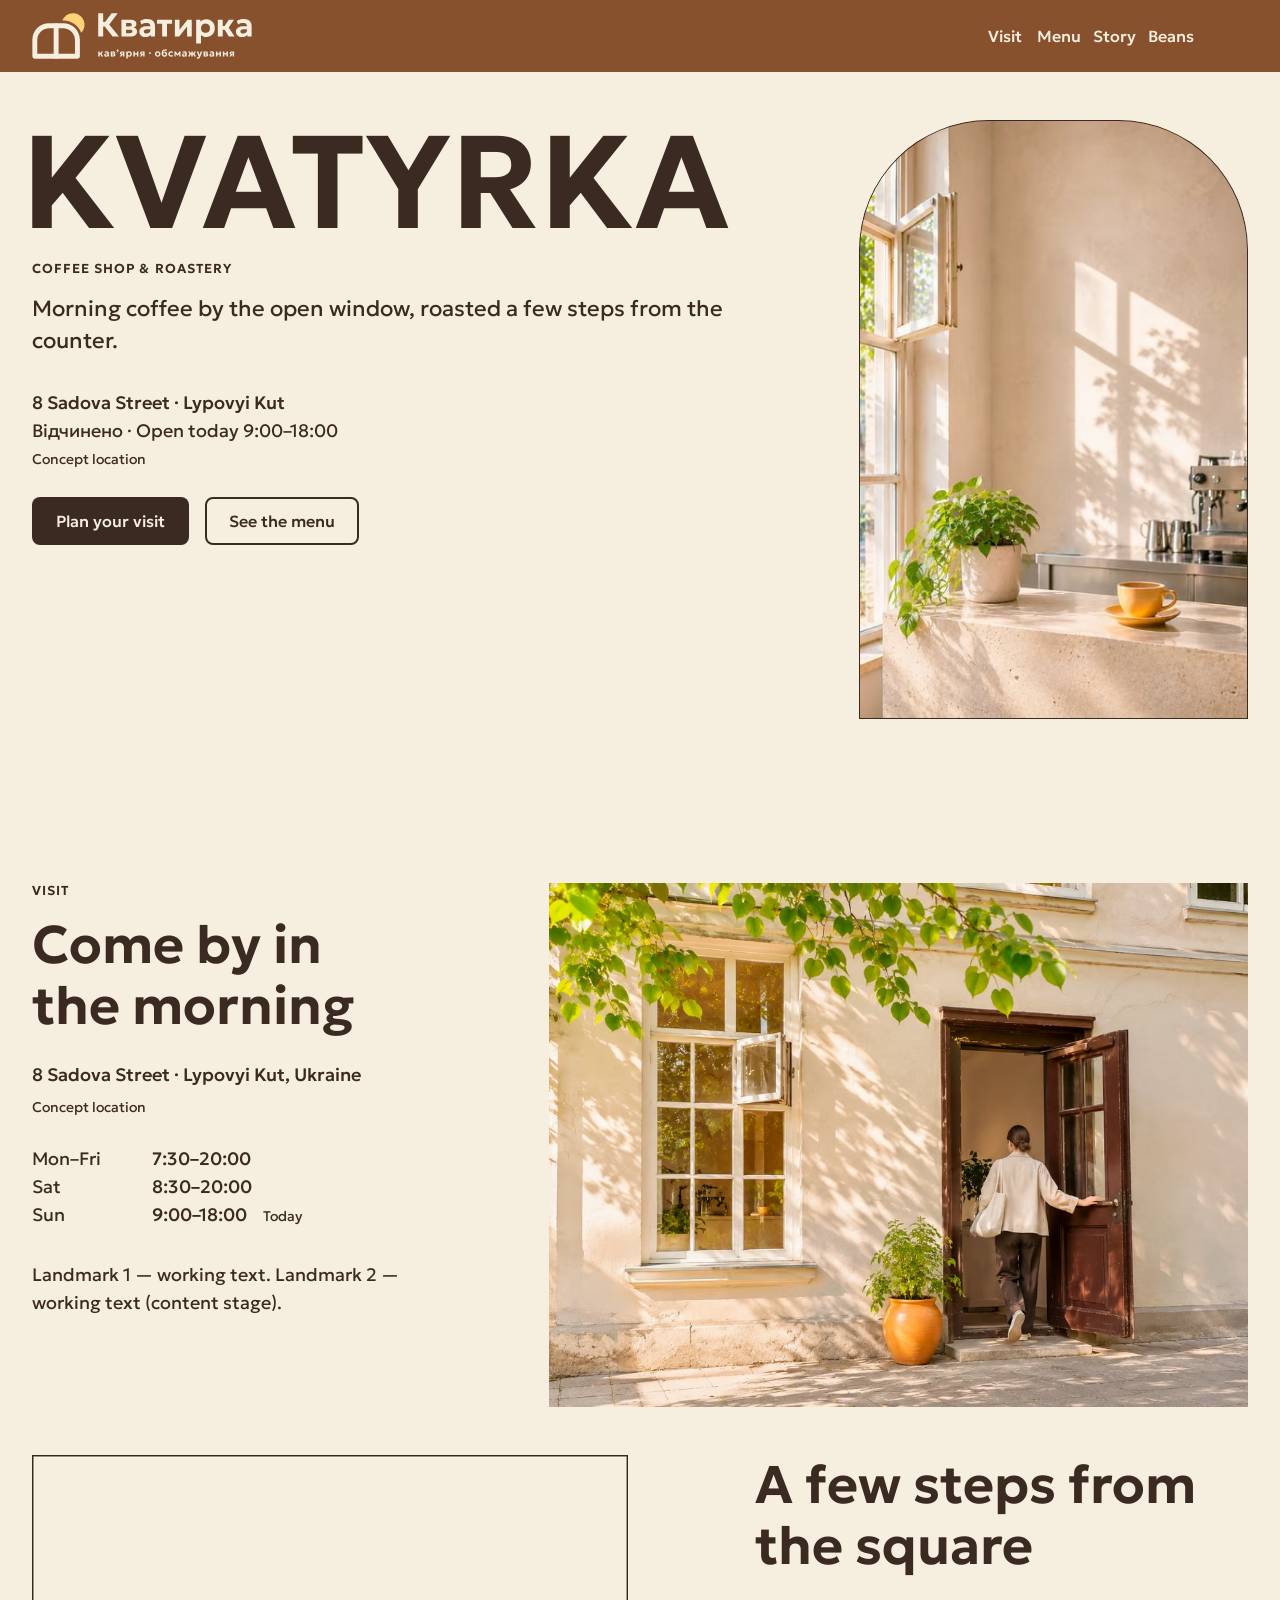
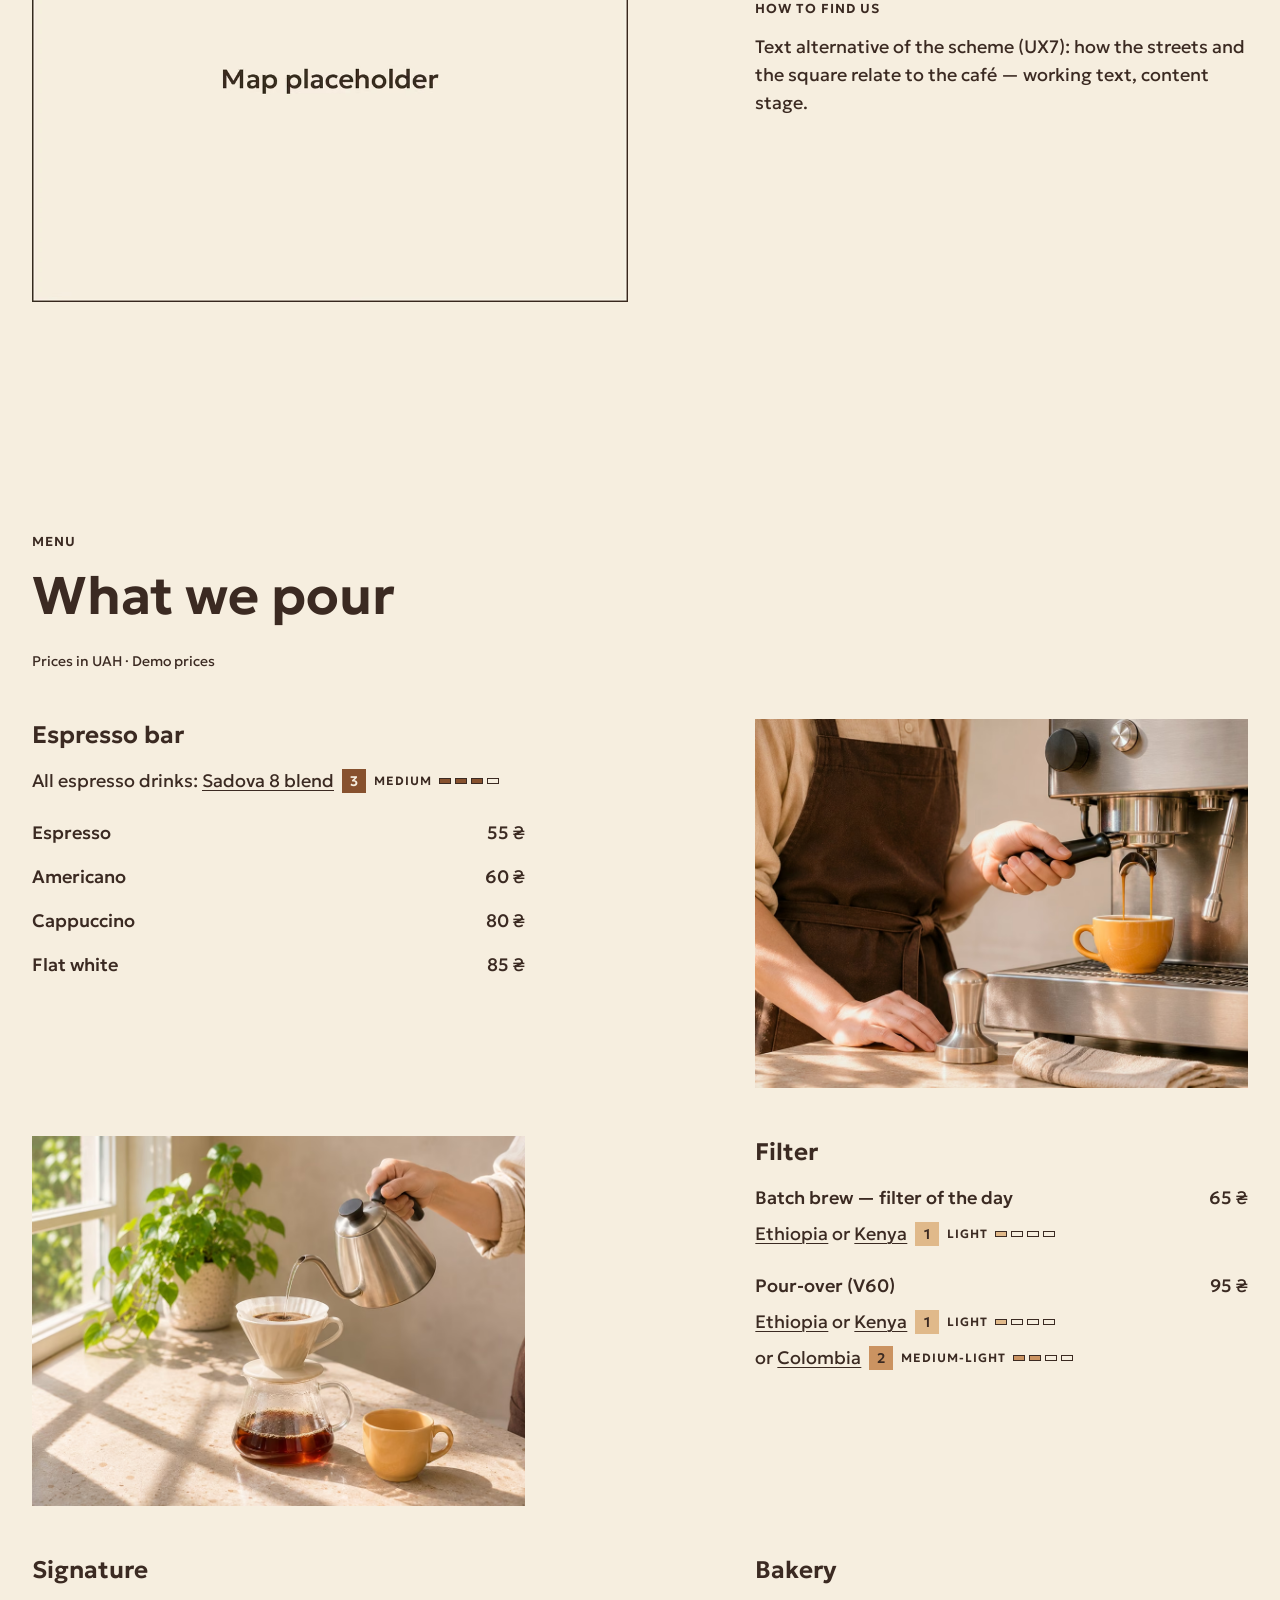
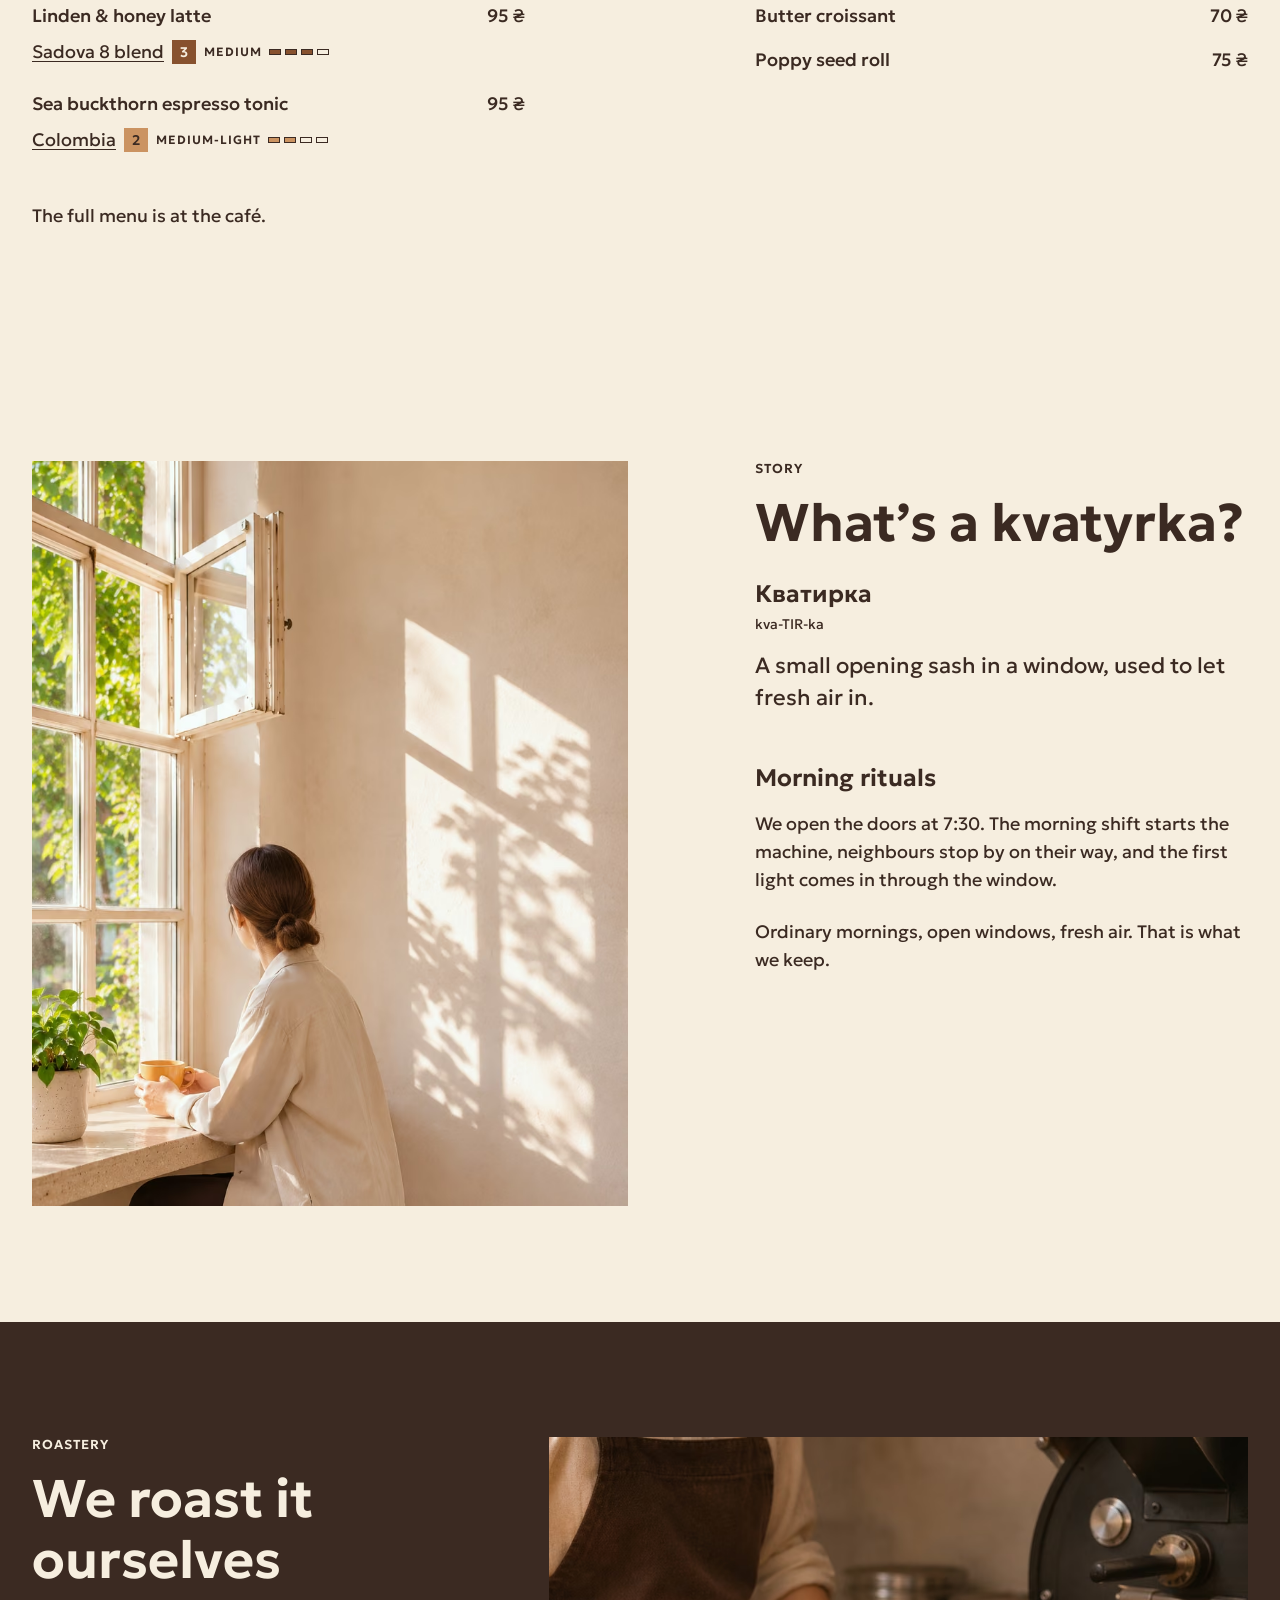
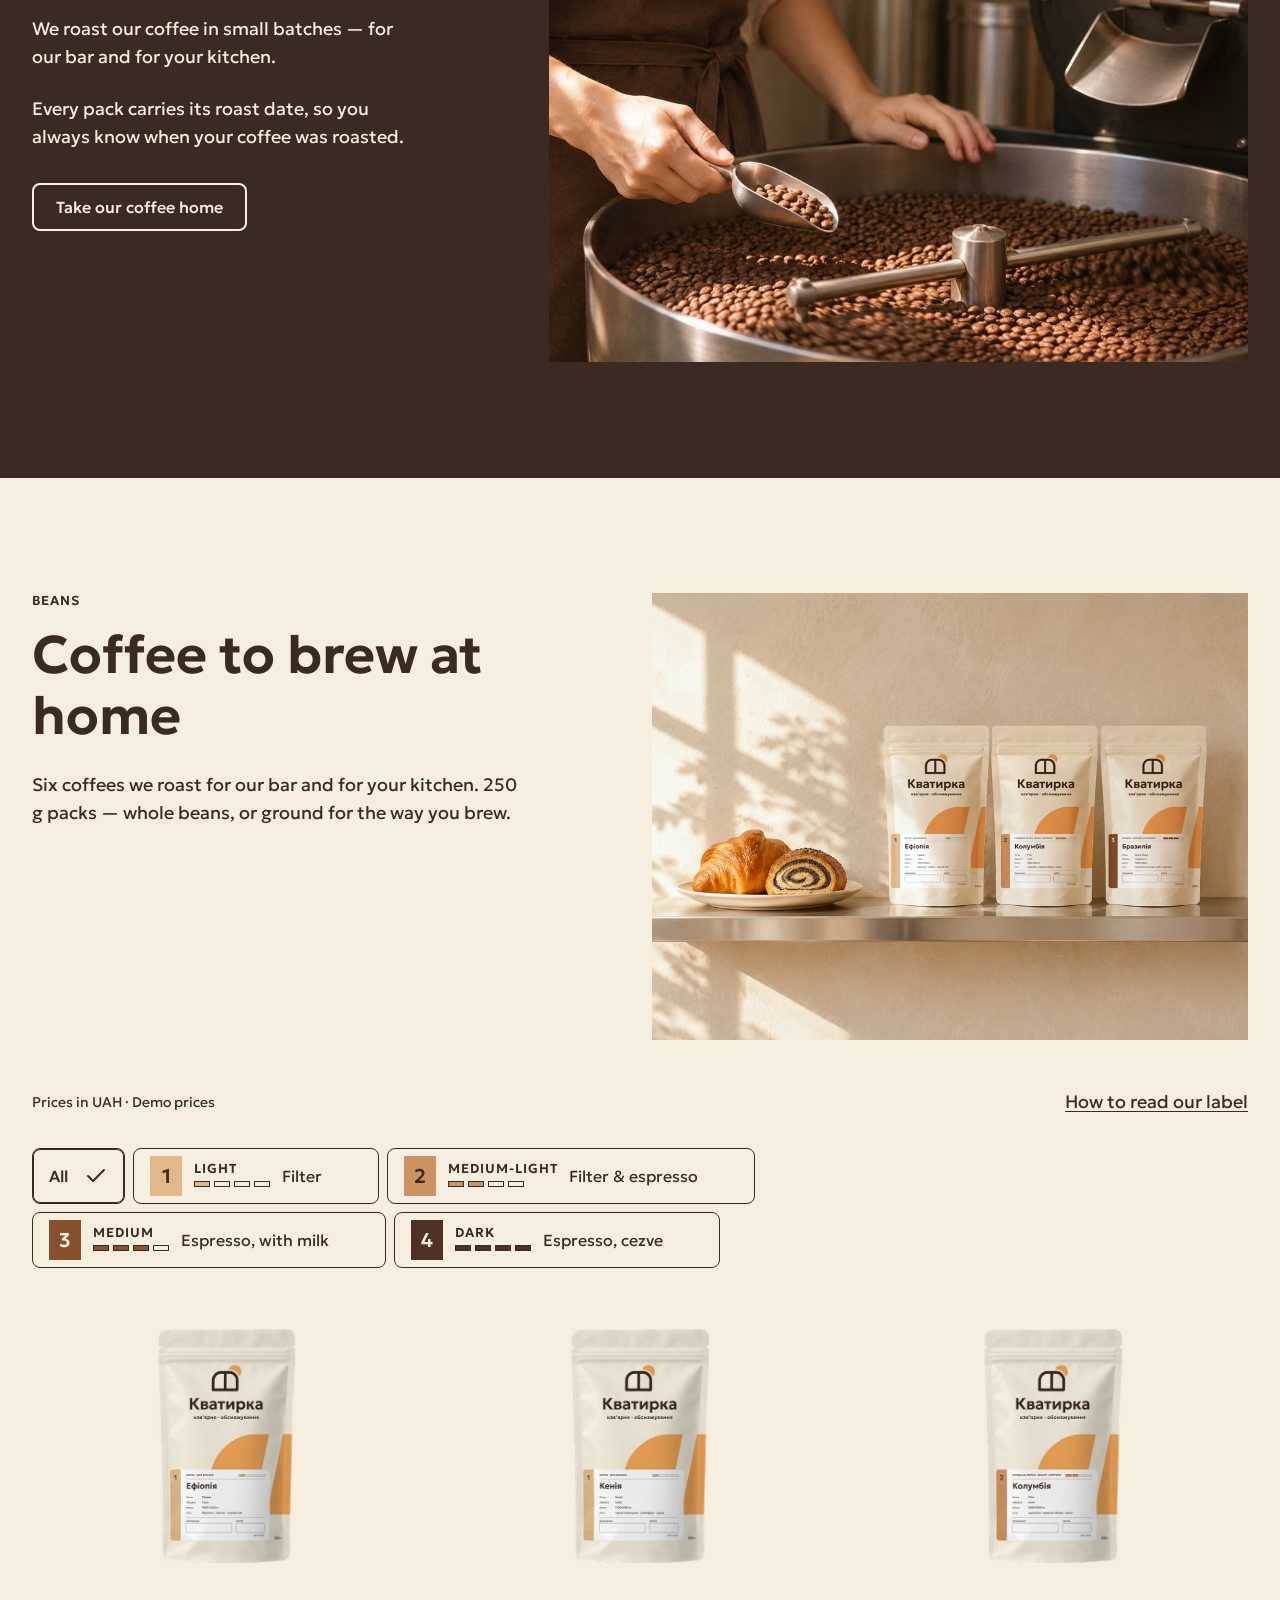
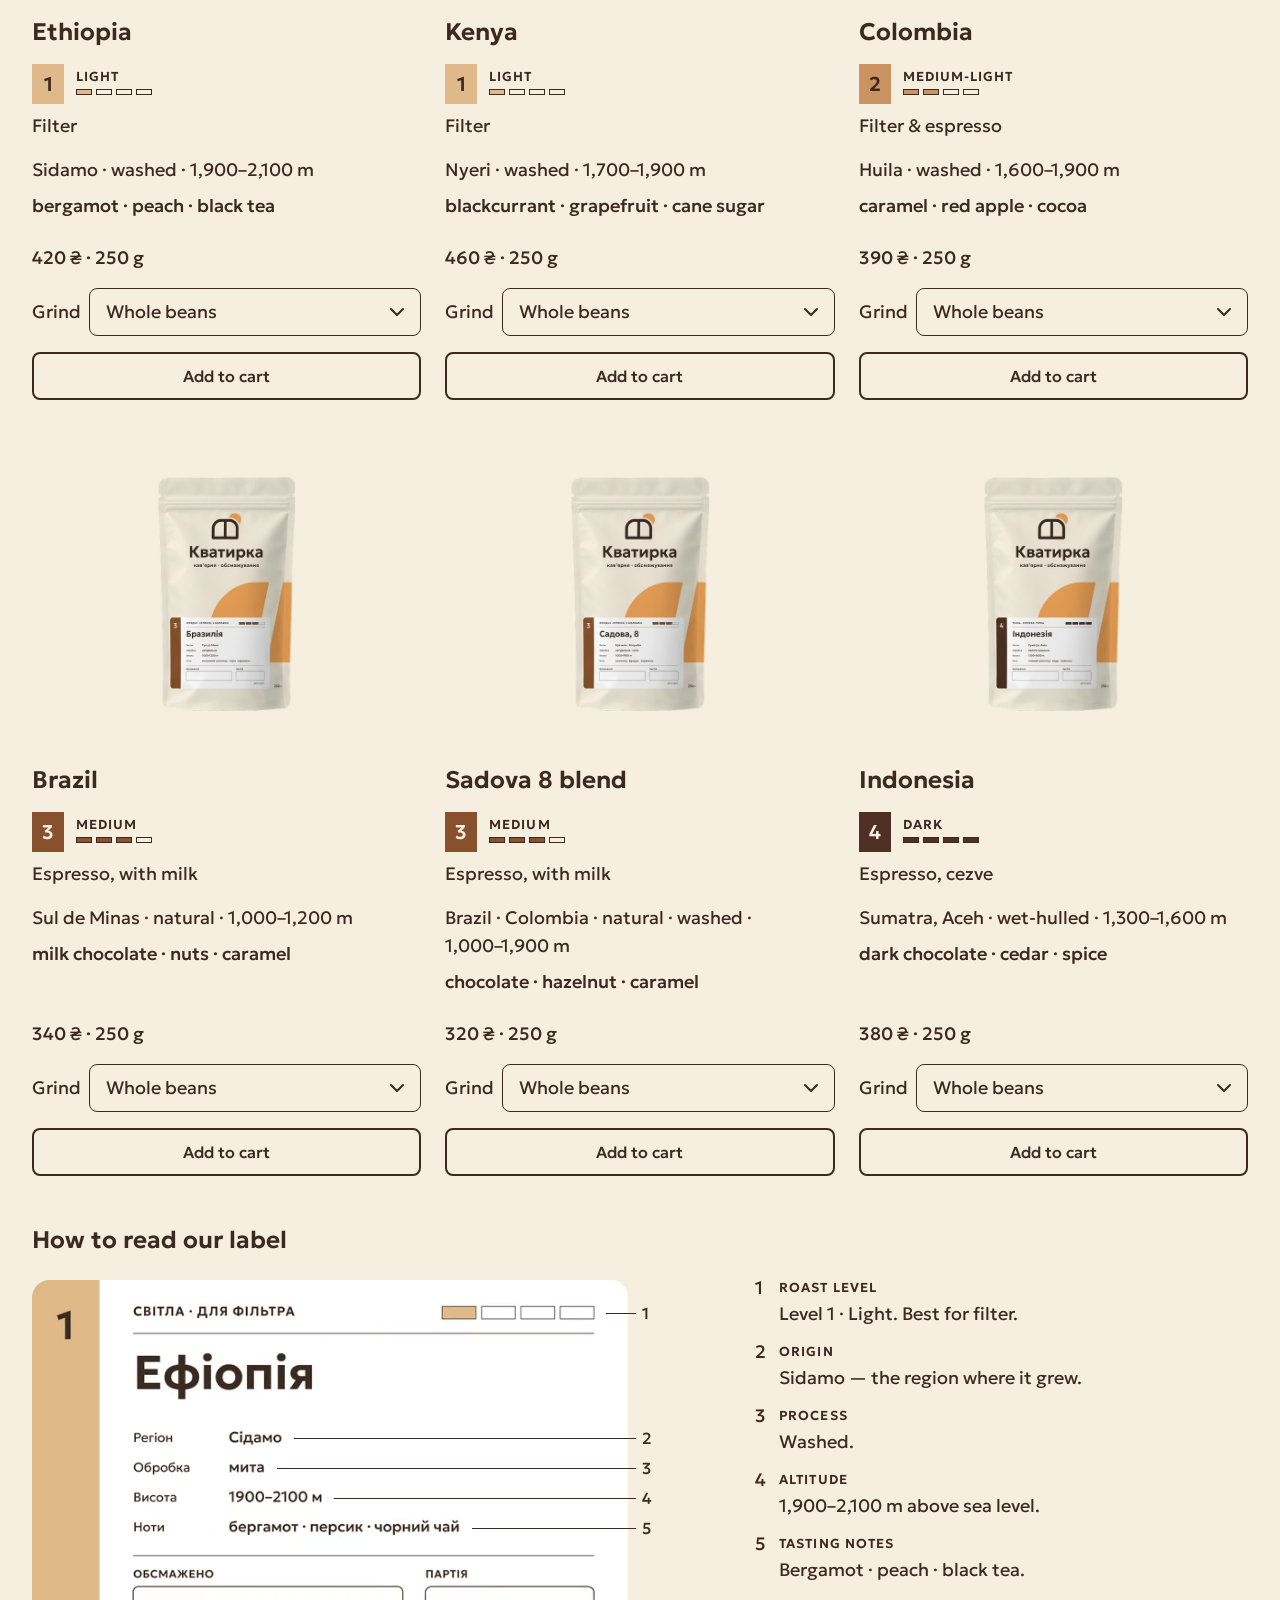
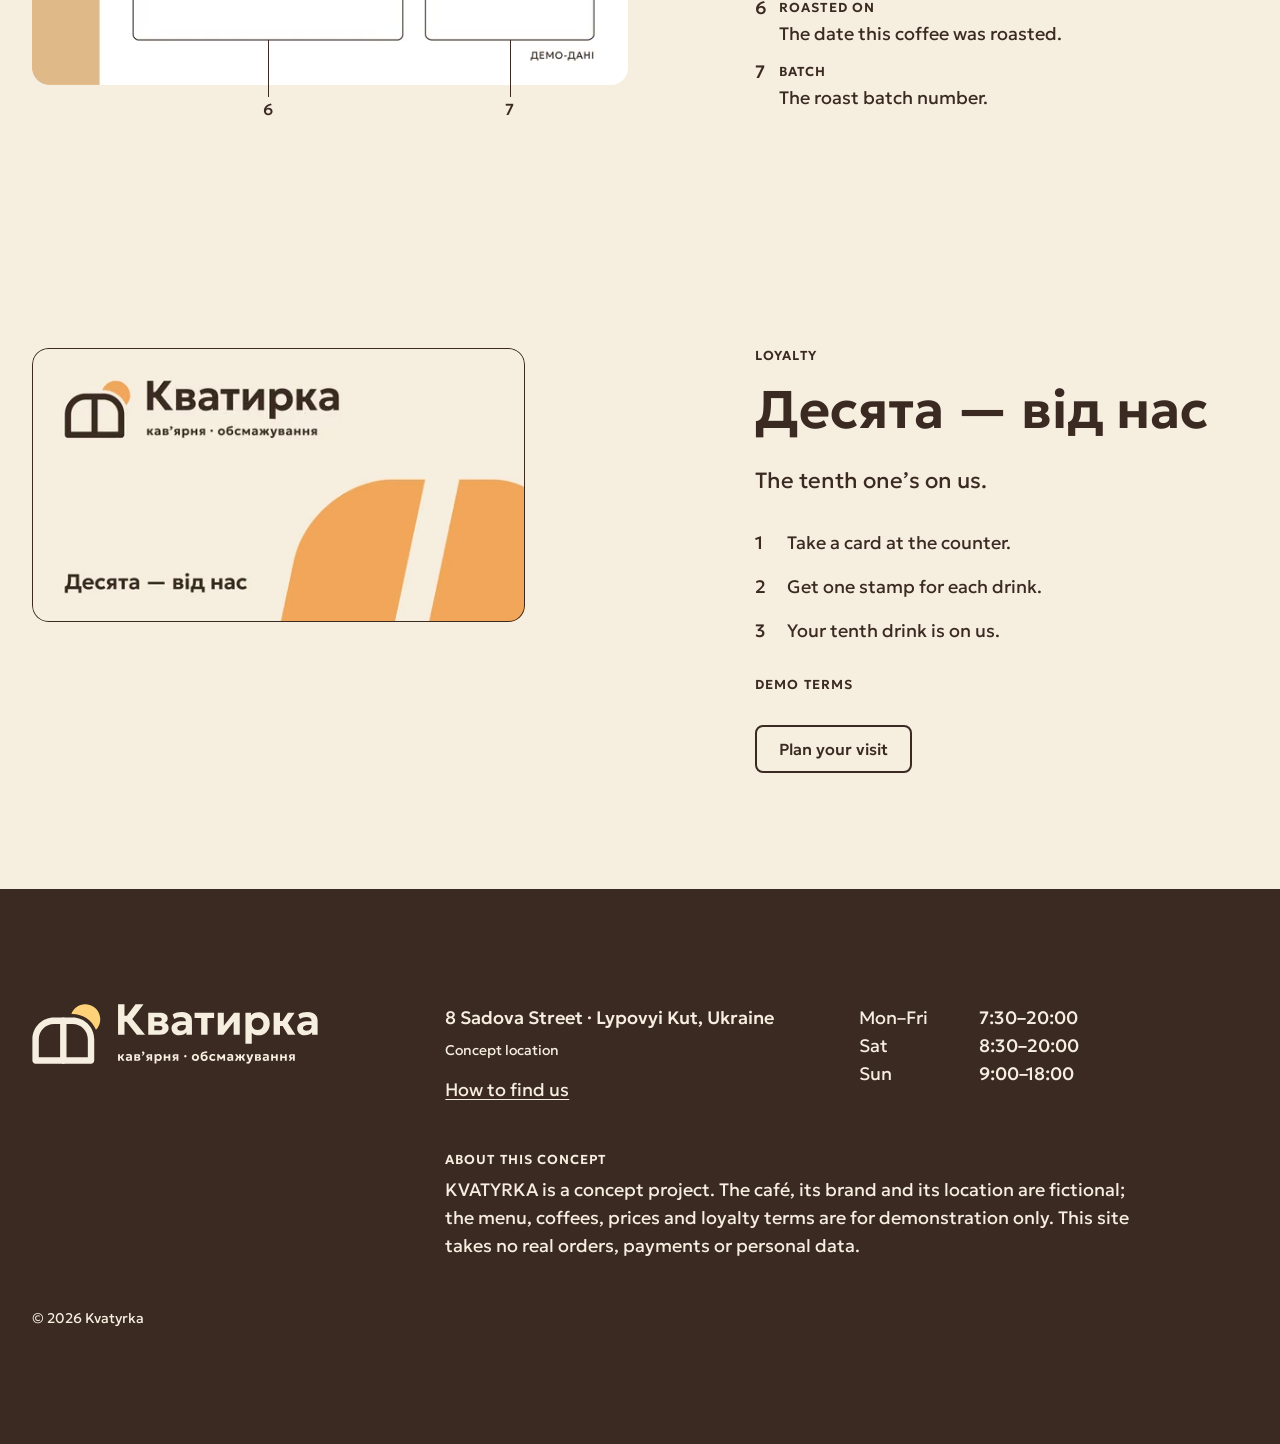
==== commit 48e78854: "Catalogue: realistic 3D packs for all six coffees Owner's approval 18.11.2026 (ART18 revised): the f" ====
--- a/public/index.html
+++ b/public/index.html
@@ -317,8 +317,8 @@
           <article class="bean-card" id="sort-ethiopia" data-sort-id="ethiopia" data-roast="1" aria-labelledby="sort-ethiopia-name">
             <div class="bean-card__media">
               <picture>
-                <source type="image/avif" srcset="assets/packs/ethiopia-front-300.avif 300w, assets/packs/ethiopia-front-600.avif 600w" sizes="(min-width: 1440px) 144px, (min-width: 1024px) 106px, (min-width: 768px) 119px, 115px">
-                <img loading="lazy" class="bean-card__pack bean-card__pack--front" src="assets/packs/ethiopia-front-300.webp" srcset="assets/packs/ethiopia-front-300.webp 300w, assets/packs/ethiopia-front-600.webp 600w" sizes="(min-width: 1440px) 144px, (min-width: 1024px) 106px, (min-width: 768px) 119px, 115px" width="7" height="12" alt="Ethiopia 250 g pack, front.">
+                <source type="image/avif" srcset="assets/packs/ethiopia-pack3d-300.avif 300w, assets/packs/ethiopia-pack3d-600.avif 600w" sizes="(min-width: 1440px) 144px, (min-width: 1024px) 106px, (min-width: 768px) 119px, 115px">
+                <img loading="lazy" class="bean-card__pack" src="assets/packs/ethiopia-pack3d-300.webp" srcset="assets/packs/ethiopia-pack3d-300.webp 300w, assets/packs/ethiopia-pack3d-600.webp 600w" sizes="(min-width: 1440px) 144px, (min-width: 1024px) 106px, (min-width: 768px) 119px, 115px" width="300" height="509" alt="Ethiopia 250 g pack, front.">
               </picture>
             </div>
             <h3 id="sort-ethiopia-name" class="bean-card__name" tabindex="-1">Ethiopia</h3>
@@ -344,8 +344,8 @@
           <article class="bean-card" id="sort-kenya" data-sort-id="kenya" data-roast="1" aria-labelledby="sort-kenya-name">
             <div class="bean-card__media">
               <picture>
-                <source type="image/avif" srcset="assets/packs/kenya-front-300.avif 300w, assets/packs/kenya-front-600.avif 600w" sizes="(min-width: 1440px) 144px, (min-width: 1024px) 106px, (min-width: 768px) 119px, 115px">
-                <img loading="lazy" class="bean-card__pack" src="assets/packs/kenya-front-300.webp" srcset="assets/packs/kenya-front-300.webp 300w, assets/packs/kenya-front-600.webp 600w" sizes="(min-width: 1440px) 144px, (min-width: 1024px) 106px, (min-width: 768px) 119px, 115px" width="7" height="12" alt="Pack placeholder: Kenya front (approved fill comes later).">
+                <source type="image/avif" srcset="assets/packs/kenya-pack3d-300.avif 300w, assets/packs/kenya-pack3d-600.avif 600w" sizes="(min-width: 1440px) 144px, (min-width: 1024px) 106px, (min-width: 768px) 119px, 115px">
+                <img loading="lazy" class="bean-card__pack" src="assets/packs/kenya-pack3d-300.webp" srcset="assets/packs/kenya-pack3d-300.webp 300w, assets/packs/kenya-pack3d-600.webp 600w" sizes="(min-width: 1440px) 144px, (min-width: 1024px) 106px, (min-width: 768px) 119px, 115px" width="300" height="509" alt="Kenya 250 g pack, front.">
               </picture>
             </div>
             <h3 id="sort-kenya-name" class="bean-card__name" tabindex="-1">Kenya</h3>
@@ -371,8 +371,8 @@
           <article class="bean-card" id="sort-colombia" data-sort-id="colombia" data-roast="2" aria-labelledby="sort-colombia-name">
             <div class="bean-card__media">
               <picture>
-                <source type="image/avif" srcset="assets/packs/colombia-front-300.avif 300w, assets/packs/colombia-front-600.avif 600w" sizes="(min-width: 1440px) 144px, (min-width: 1024px) 106px, (min-width: 768px) 119px, 115px">
-                <img loading="lazy" class="bean-card__pack bean-card__pack--front" src="assets/packs/colombia-front-300.webp" srcset="assets/packs/colombia-front-300.webp 300w, assets/packs/colombia-front-600.webp 600w" sizes="(min-width: 1440px) 144px, (min-width: 1024px) 106px, (min-width: 768px) 119px, 115px" width="7" height="12" alt="Colombia 250 g pack, front.">
+                <source type="image/avif" srcset="assets/packs/colombia-pack3d-300.avif 300w, assets/packs/colombia-pack3d-600.avif 600w" sizes="(min-width: 1440px) 144px, (min-width: 1024px) 106px, (min-width: 768px) 119px, 115px">
+                <img loading="lazy" class="bean-card__pack" src="assets/packs/colombia-pack3d-300.webp" srcset="assets/packs/colombia-pack3d-300.webp 300w, assets/packs/colombia-pack3d-600.webp 600w" sizes="(min-width: 1440px) 144px, (min-width: 1024px) 106px, (min-width: 768px) 119px, 115px" width="300" height="509" alt="Colombia 250 g pack, front.">
               </picture>
             </div>
             <h3 id="sort-colombia-name" class="bean-card__name" tabindex="-1">Colombia</h3>
@@ -399,8 +399,8 @@
           <article class="bean-card" id="sort-brazil" data-sort-id="brazil" data-roast="3" aria-labelledby="sort-brazil-name">
             <div class="bean-card__media">
               <picture>
-                <source type="image/avif" srcset="assets/packs/brazil-front-300.avif 300w, assets/packs/brazil-front-600.avif 600w" sizes="(min-width: 1440px) 144px, (min-width: 1024px) 106px, (min-width: 768px) 119px, 115px">
-                <img loading="lazy" class="bean-card__pack bean-card__pack--front" src="assets/packs/brazil-front-300.webp" srcset="assets/packs/brazil-front-300.webp 300w, assets/packs/brazil-front-600.webp 600w" sizes="(min-width: 1440px) 144px, (min-width: 1024px) 106px, (min-width: 768px) 119px, 115px" width="7" height="12" alt="Brazil 250 g pack, front.">
+                <source type="image/avif" srcset="assets/packs/brazil-pack3d-300.avif 300w, assets/packs/brazil-pack3d-600.avif 600w" sizes="(min-width: 1440px) 144px, (min-width: 1024px) 106px, (min-width: 768px) 119px, 115px">
+                <img loading="lazy" class="bean-card__pack" src="assets/packs/brazil-pack3d-300.webp" srcset="assets/packs/brazil-pack3d-300.webp 300w, assets/packs/brazil-pack3d-600.webp 600w" sizes="(min-width: 1440px) 144px, (min-width: 1024px) 106px, (min-width: 768px) 119px, 115px" width="300" height="509" alt="Brazil 250 g pack, front.">
               </picture>
             </div>
             <h3 id="sort-brazil-name" class="bean-card__name" tabindex="-1">Brazil</h3>
@@ -426,8 +426,8 @@
           <article class="bean-card" id="sort-sadova-8-blend" data-sort-id="sadova-8-blend" data-roast="3" aria-labelledby="sort-sadova-8-blend-name">
             <div class="bean-card__media">
               <picture>
-                <source type="image/avif" srcset="assets/packs/sadova-8-blend-front-300.avif 300w, assets/packs/sadova-8-blend-front-600.avif 600w" sizes="(min-width: 1440px) 144px, (min-width: 1024px) 106px, (min-width: 768px) 119px, 115px">
-                <img loading="lazy" class="bean-card__pack" src="assets/packs/sadova-8-blend-front-300.webp" srcset="assets/packs/sadova-8-blend-front-300.webp 300w, assets/packs/sadova-8-blend-front-600.webp 600w" sizes="(min-width: 1440px) 144px, (min-width: 1024px) 106px, (min-width: 768px) 119px, 115px" width="7" height="12" alt="Pack placeholder: Sadova 8 blend front (approved fill comes later).">
+                <source type="image/avif" srcset="assets/packs/sadova-8-blend-pack3d-300.avif 300w, assets/packs/sadova-8-blend-pack3d-600.avif 600w" sizes="(min-width: 1440px) 144px, (min-width: 1024px) 106px, (min-width: 768px) 119px, 115px">
+                <img loading="lazy" class="bean-card__pack" src="assets/packs/sadova-8-blend-pack3d-300.webp" srcset="assets/packs/sadova-8-blend-pack3d-300.webp 300w, assets/packs/sadova-8-blend-pack3d-600.webp 600w" sizes="(min-width: 1440px) 144px, (min-width: 1024px) 106px, (min-width: 768px) 119px, 115px" width="300" height="509" alt="Sadova 8 blend 250 g pack, front.">
               </picture>
             </div>
             <h3 id="sort-sadova-8-blend-name" class="bean-card__name" tabindex="-1">Sadova 8 blend</h3>
@@ -453,8 +453,8 @@
           <article class="bean-card" id="sort-indonesia" data-sort-id="indonesia" data-roast="4" aria-labelledby="sort-indonesia-name">
             <div class="bean-card__media">
               <picture>
-                <source type="image/avif" srcset="assets/packs/indonesia-front-300.avif 300w, assets/packs/indonesia-front-600.avif 600w" sizes="(min-width: 1440px) 144px, (min-width: 1024px) 106px, (min-width: 768px) 119px, 115px">
-                <img loading="lazy" class="bean-card__pack" src="assets/packs/indonesia-front-300.webp" srcset="assets/packs/indonesia-front-300.webp 300w, assets/packs/indonesia-front-600.webp 600w" sizes="(min-width: 1440px) 144px, (min-width: 1024px) 106px, (min-width: 768px) 119px, 115px" width="7" height="12" alt="Pack placeholder: Indonesia front (approved fill comes later).">
+                <source type="image/avif" srcset="assets/packs/indonesia-pack3d-300.avif 300w, assets/packs/indonesia-pack3d-600.avif 600w" sizes="(min-width: 1440px) 144px, (min-width: 1024px) 106px, (min-width: 768px) 119px, 115px">
+                <img loading="lazy" class="bean-card__pack" src="assets/packs/indonesia-pack3d-300.webp" srcset="assets/packs/indonesia-pack3d-300.webp 300w, assets/packs/indonesia-pack3d-600.webp 600w" sizes="(min-width: 1440px) 144px, (min-width: 1024px) 106px, (min-width: 768px) 119px, 115px" width="300" height="509" alt="Indonesia 250 g pack, front.">
               </picture>
             </div>
             <h3 id="sort-indonesia-name" class="bean-card__name" tabindex="-1">Indonesia</h3>
--- a/public/css/sections.css
+++ b/public/css/sections.css
@@ -674,11 +674,6 @@
   max-width: none;
 }
 
-.bean-card__pack--front {
-  outline: 1px solid var(--color-espresso);
-  outline-offset: -1px;
-}
-
 .bean-card__name {
   margin-top: 24px;
 }
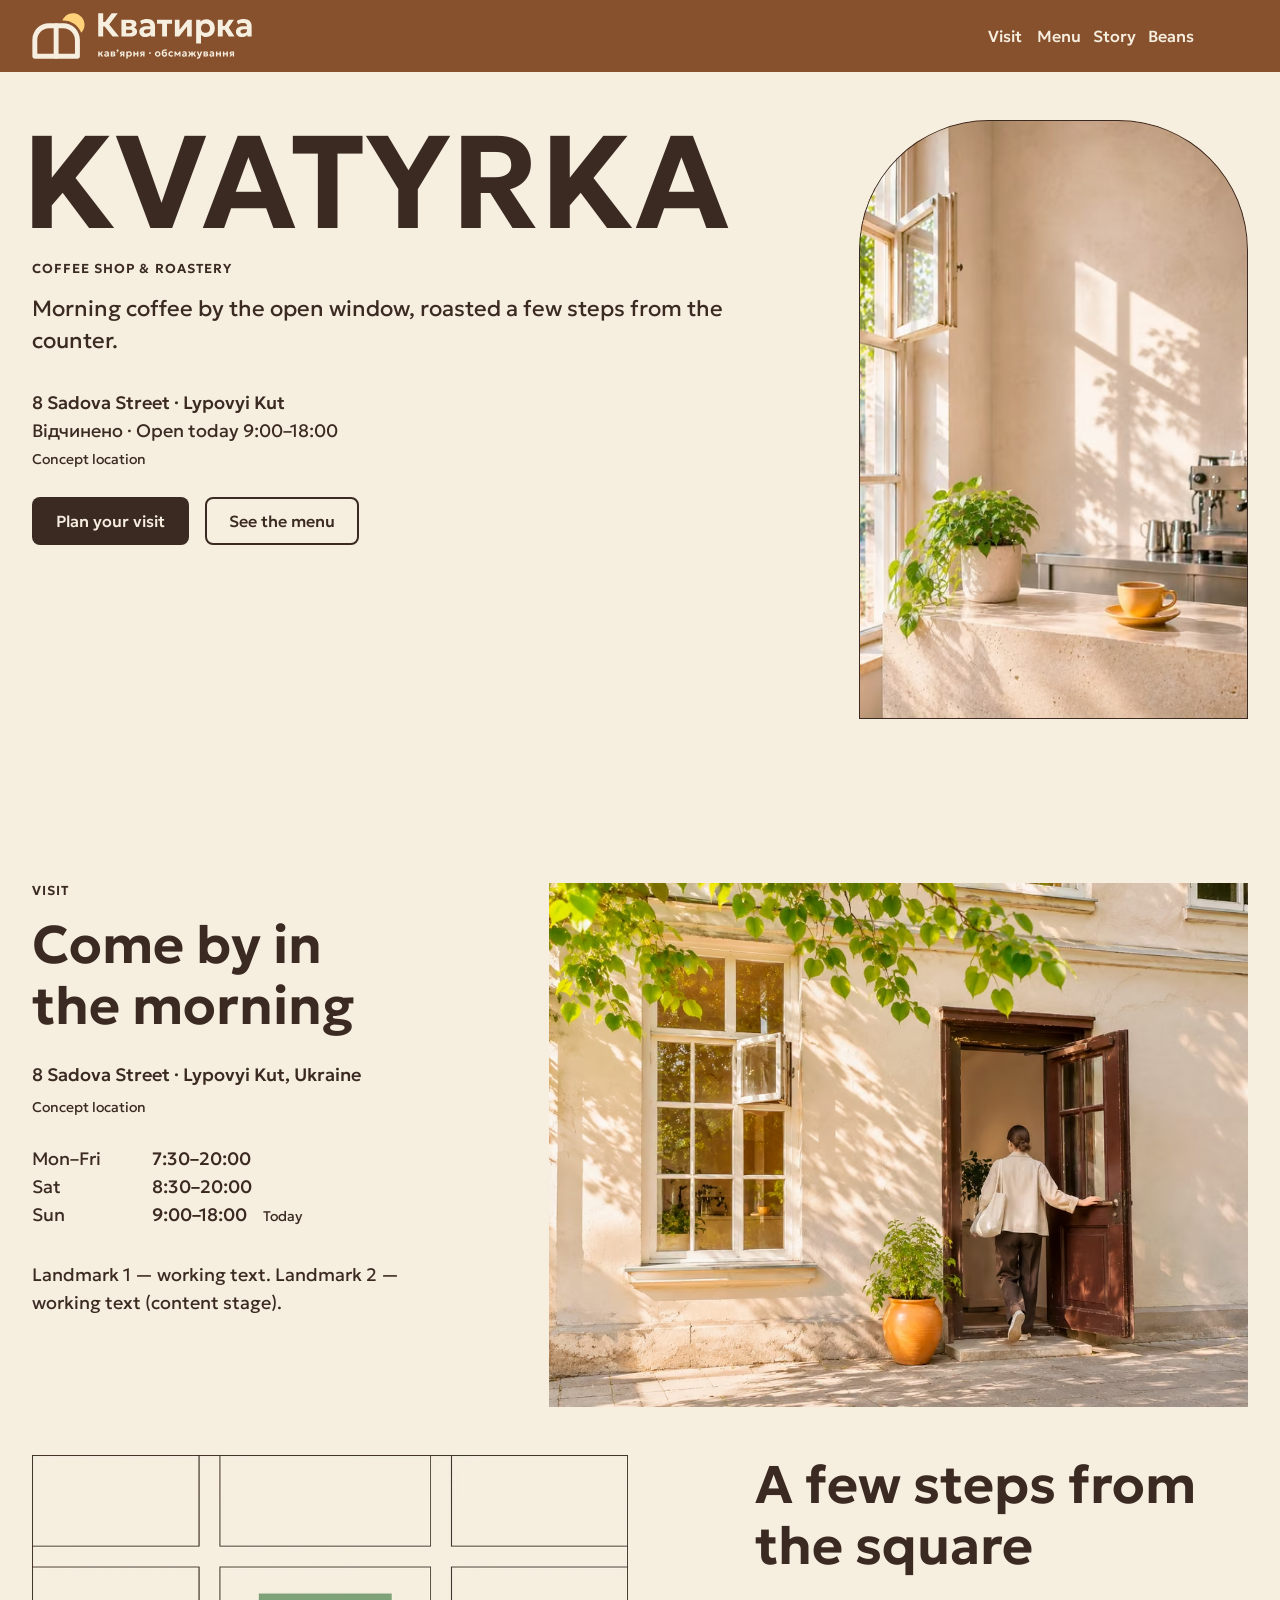
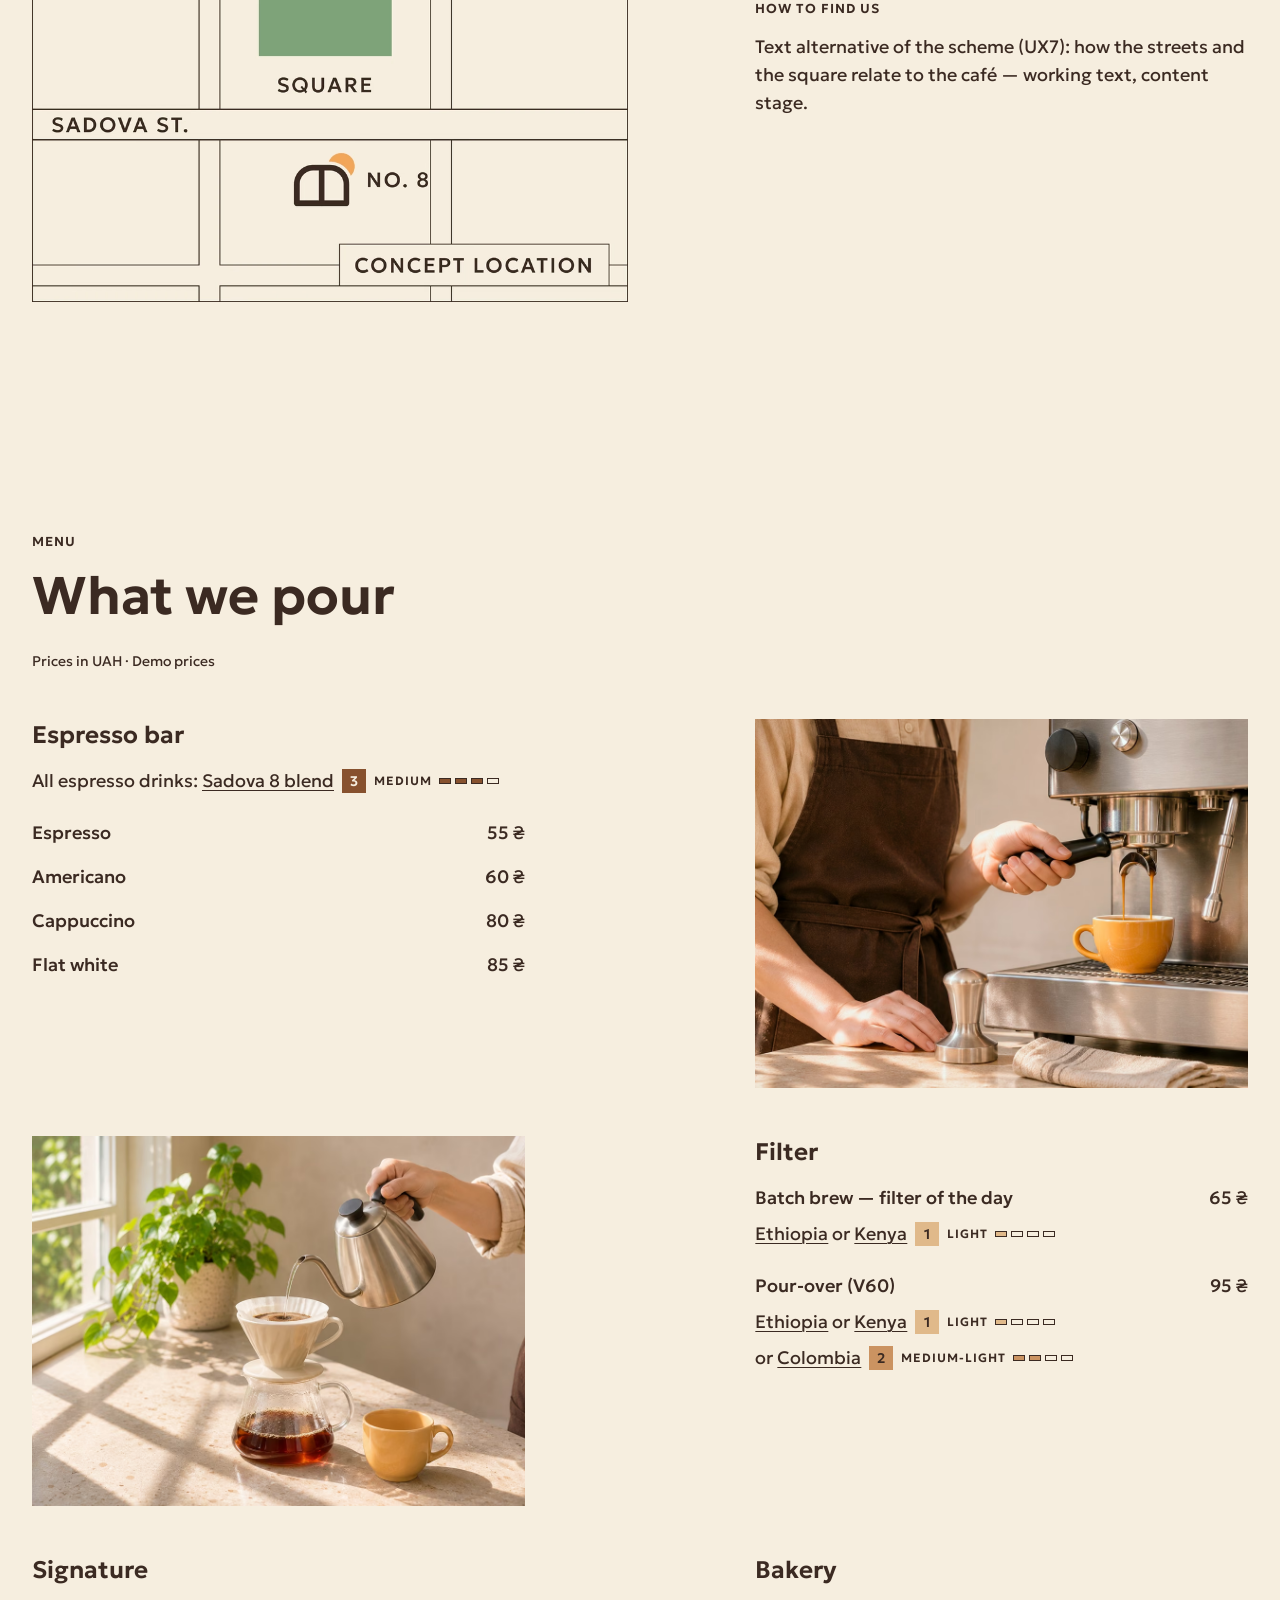
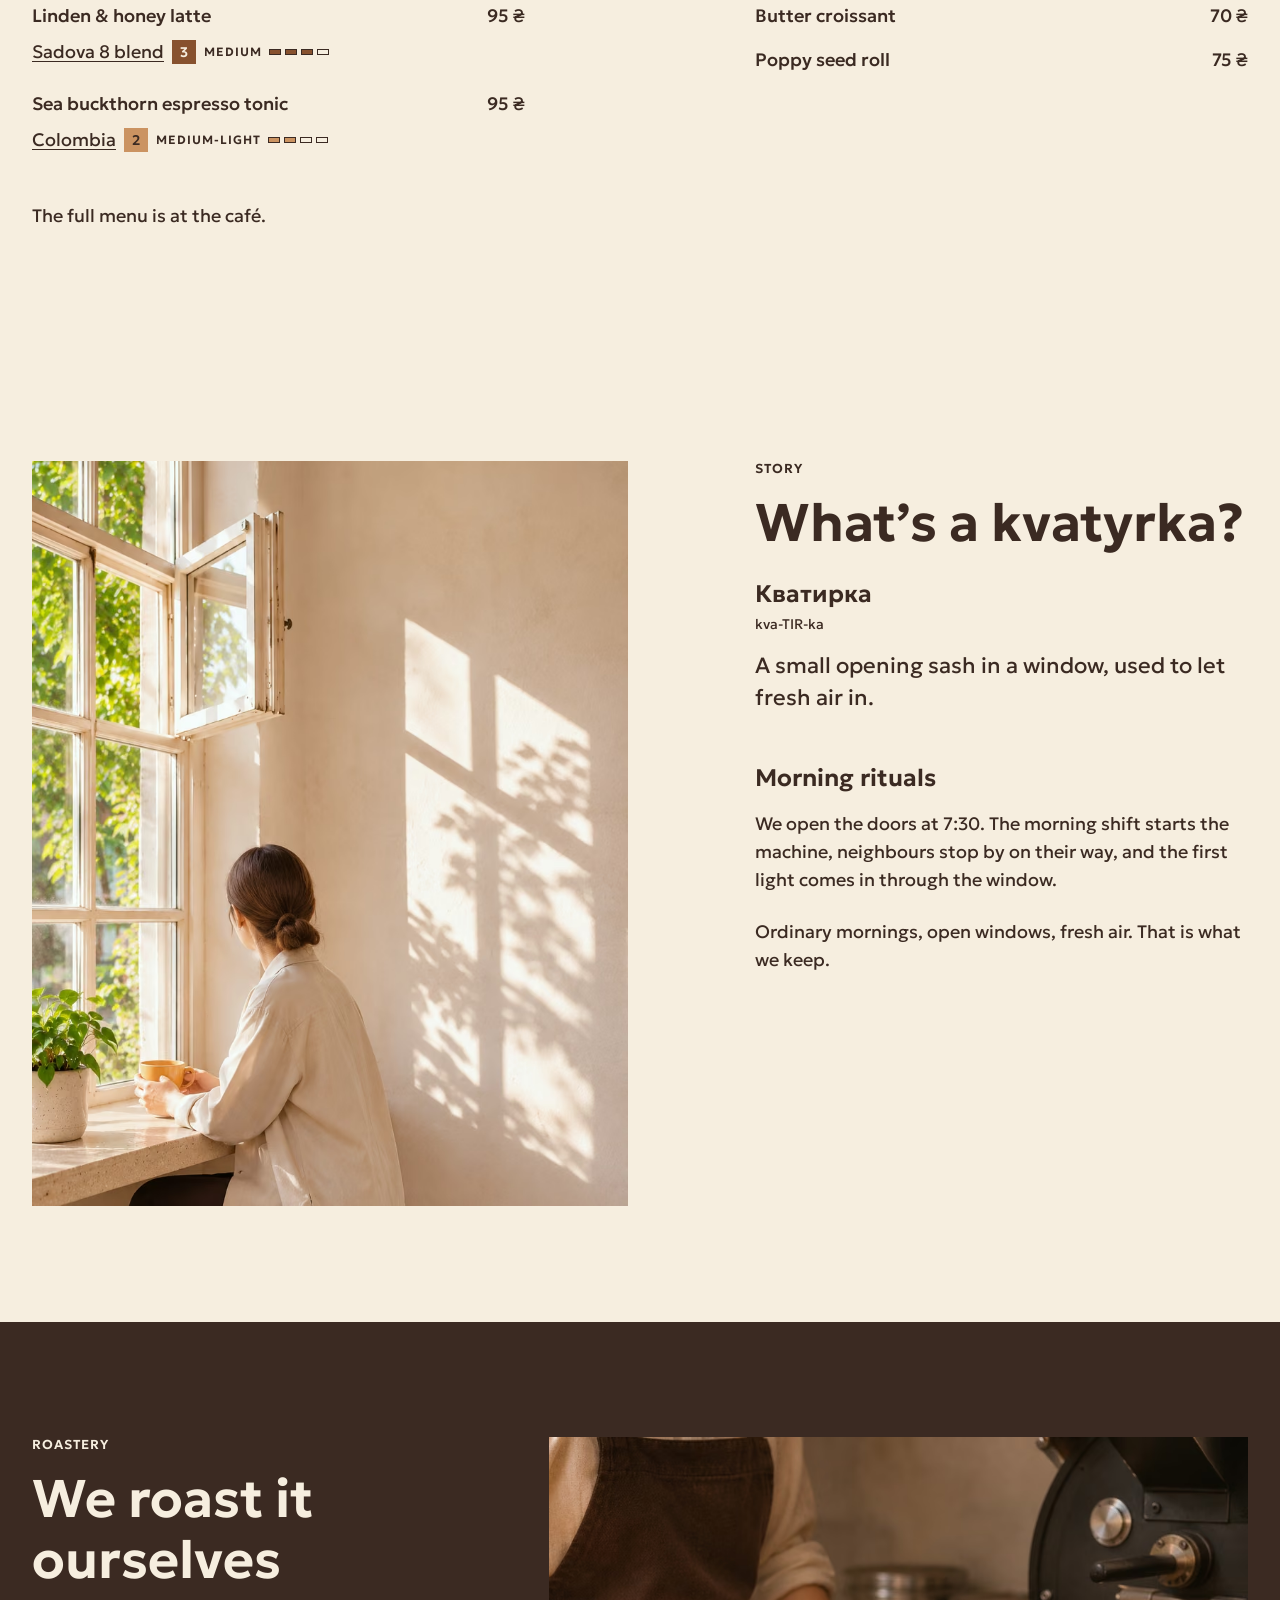
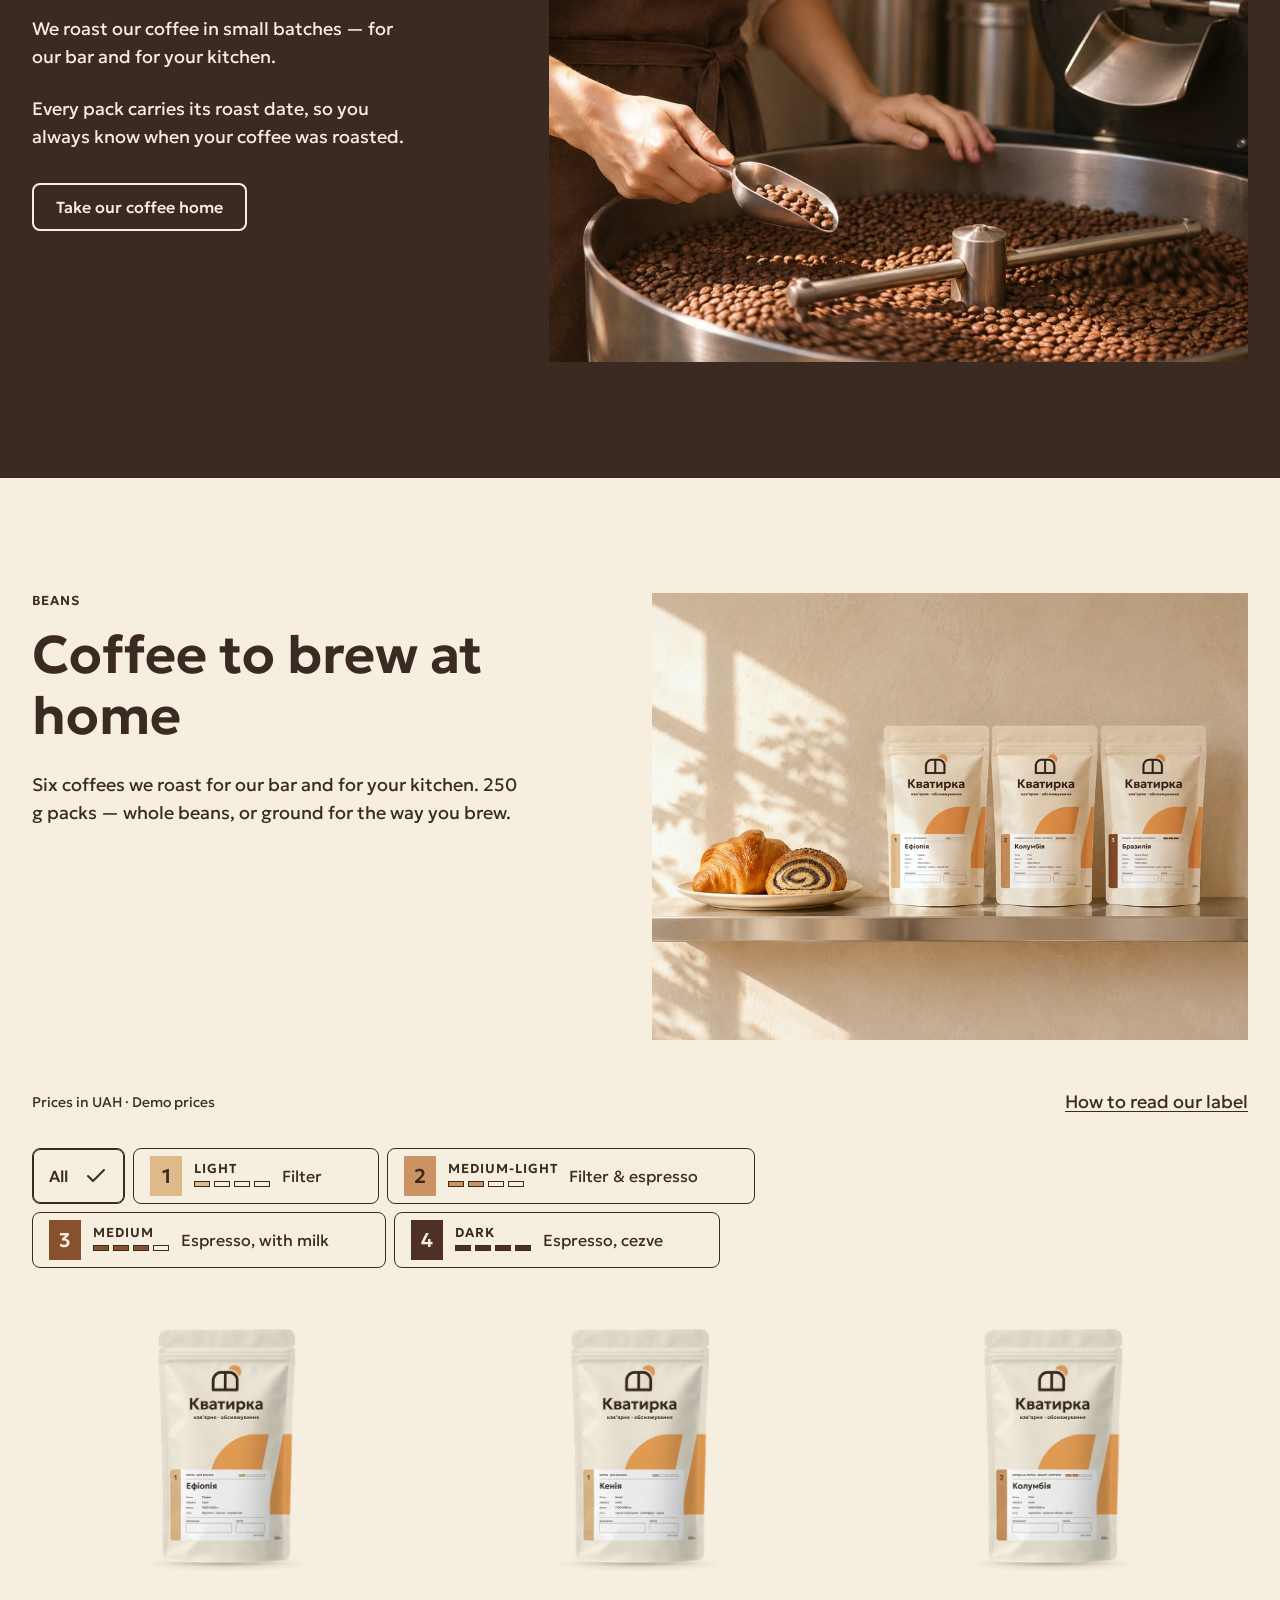
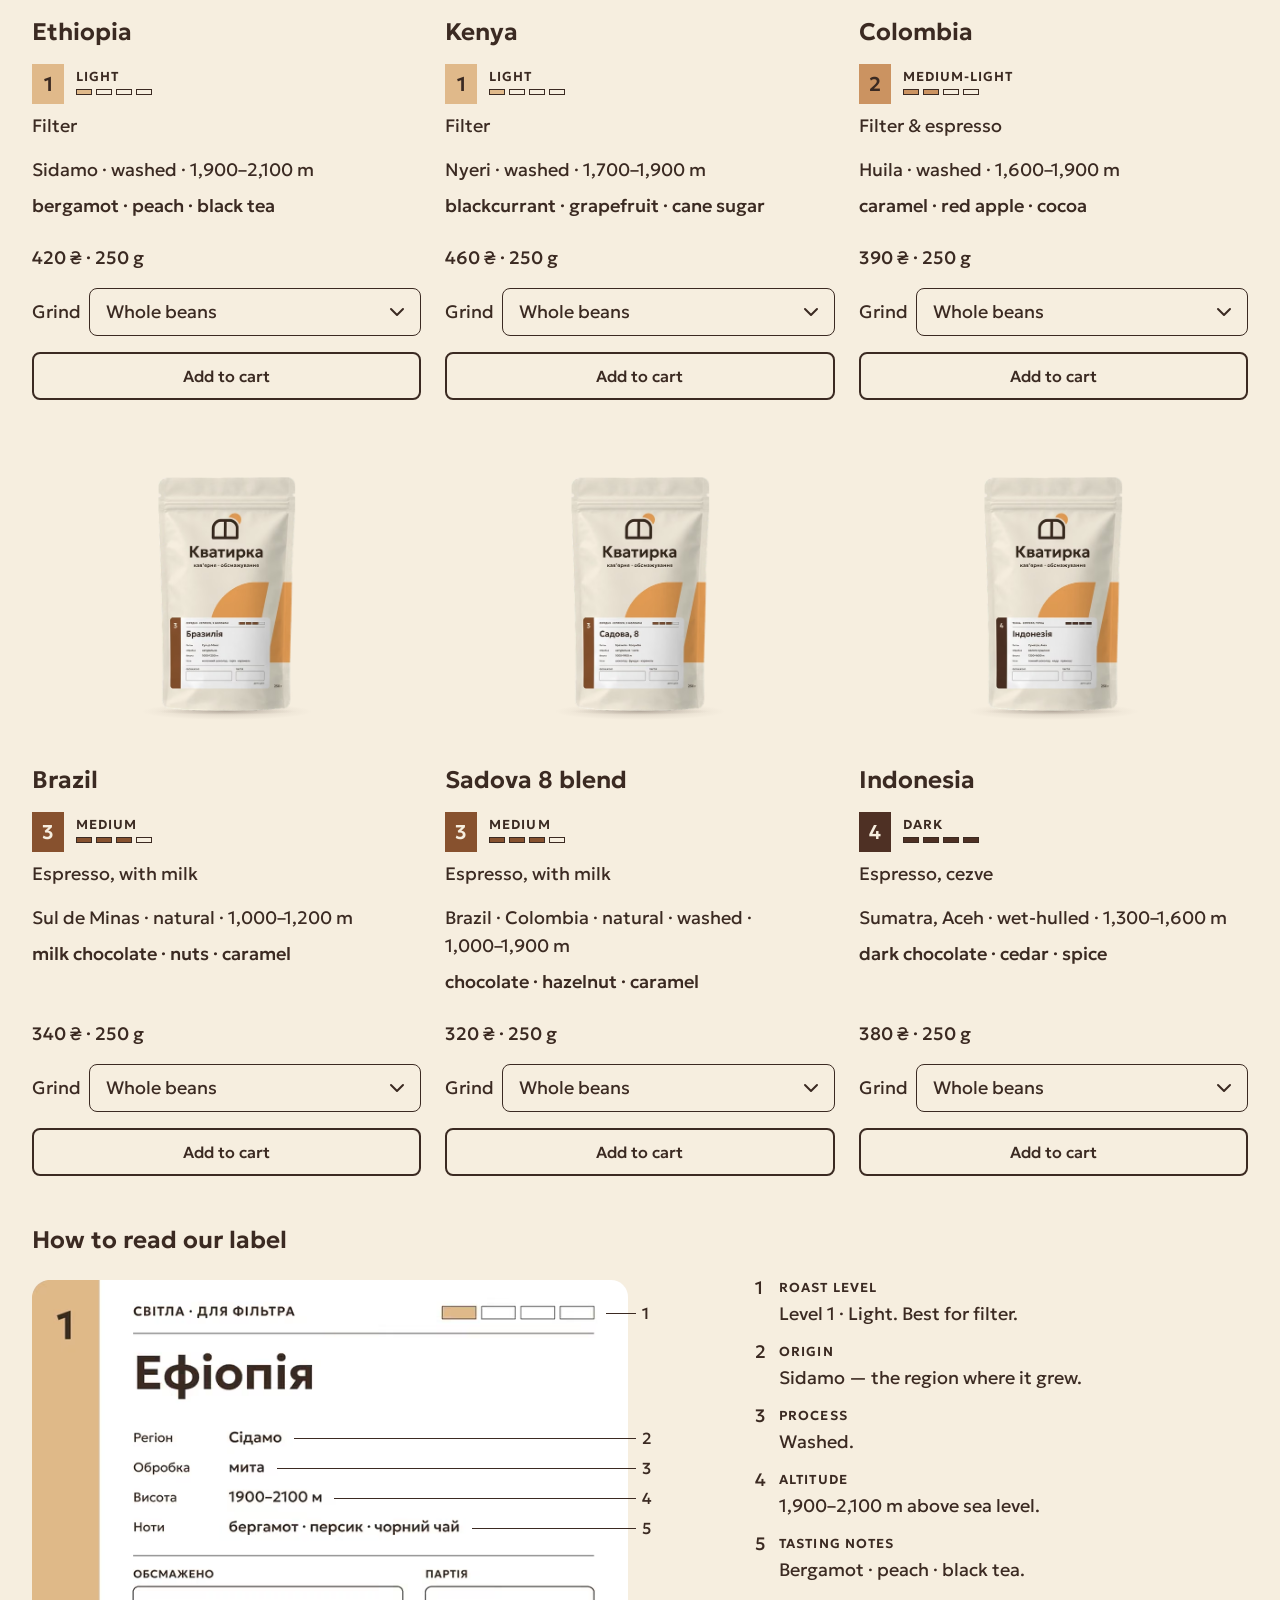
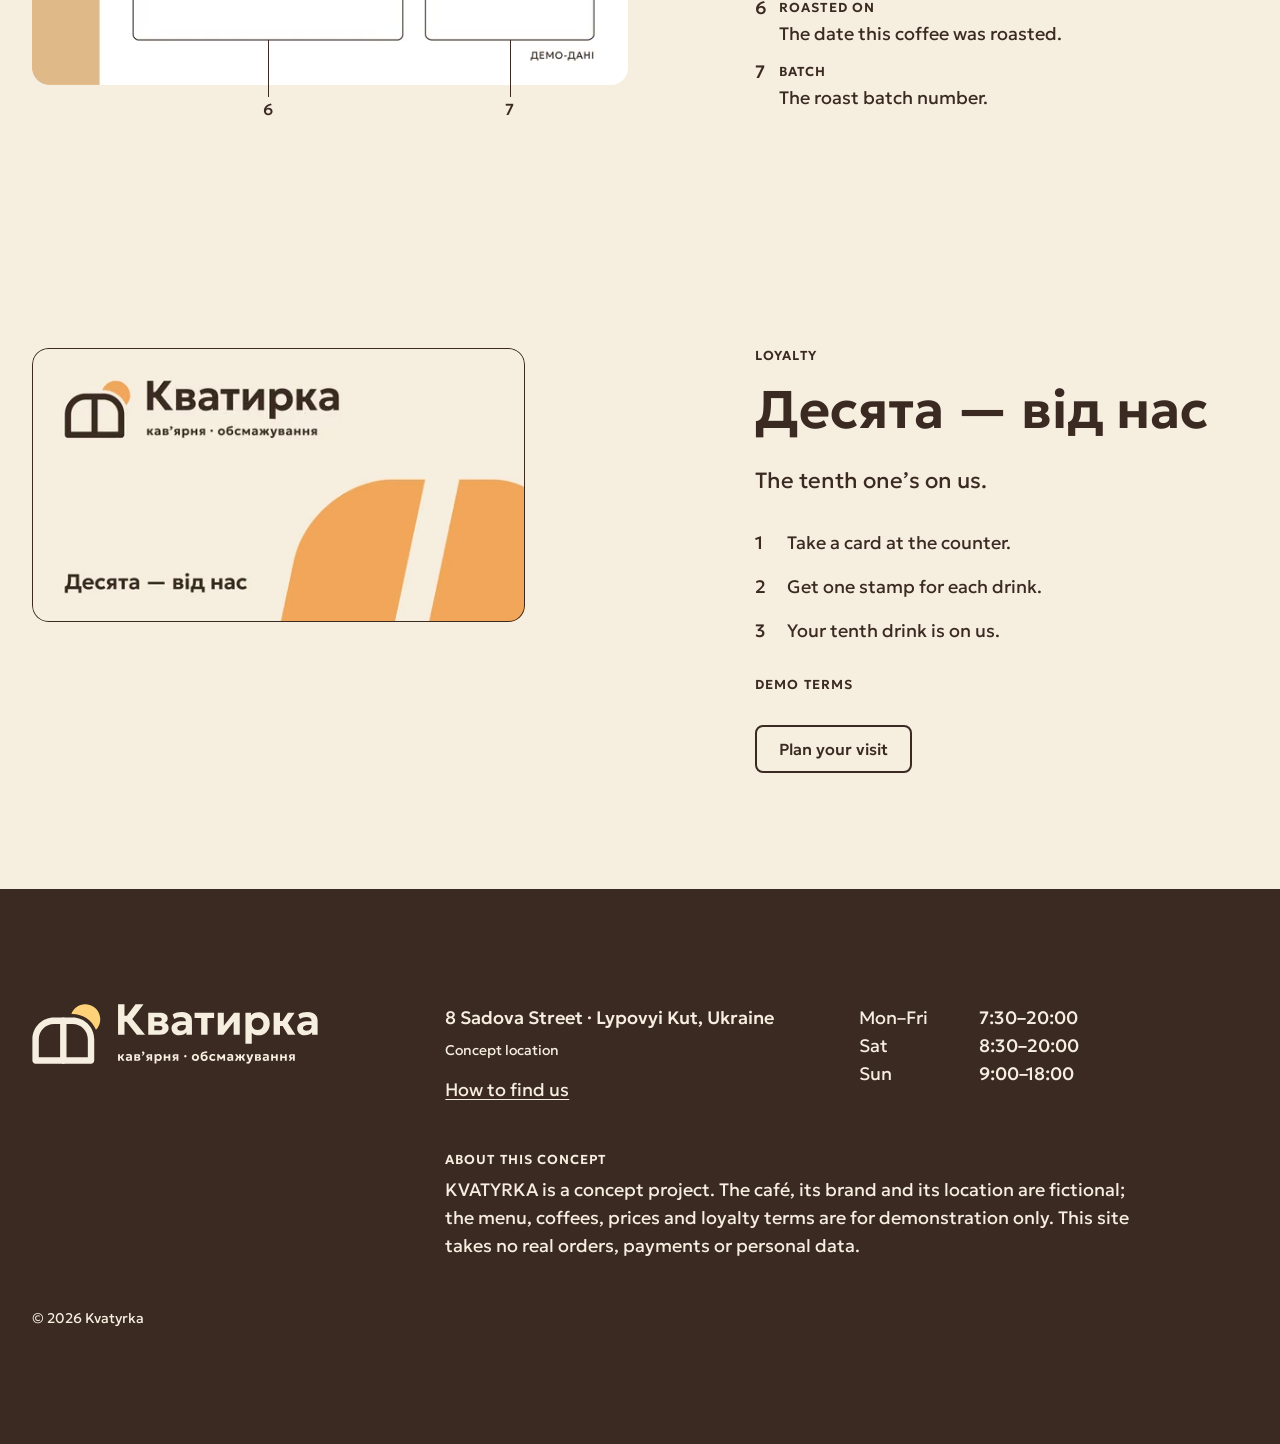
==== commit 8952dc17: "Visit: concept district scheme instead of the map placeholder Flat vector scheme by ART14 (master We" ====
--- a/public/index.html
+++ b/public/index.html
@@ -120,8 +120,8 @@
 
         <div class="visit__map">
           <picture>
-            <source type="image/avif" srcset="assets/photos/district-map-480.avif 480w, assets/photos/district-map-960.avif 960w, assets/photos/district-map-1260.avif 1260w" sizes="(min-width: 1440px) 628px, (min-width: 768px) 46vw, 92vw">
-            <img loading="lazy" class="visit__image" src="assets/photos/district-map-480.webp" srcset="assets/photos/district-map-480.webp 480w, assets/photos/district-map-960.webp 960w, assets/photos/district-map-1260.webp 1260w" sizes="(min-width: 1440px) 628px, (min-width: 768px) 46vw, 92vw" width="4" height="3" alt="District scheme placeholder (concept location; the scheme is drawn at the content stage). The route is described in the text above.">
+            <source type="image/avif" srcset="assets/photos/district-map-480.avif?v=20261118 480w, assets/photos/district-map-960.avif?v=20261118 960w, assets/photos/district-map-1260.avif?v=20261118 1260w" sizes="(min-width: 1440px) 628px, (min-width: 768px) 46vw, 92vw">
+            <img loading="lazy" class="visit__image" src="assets/photos/district-map-480.webp?v=20261118" srcset="assets/photos/district-map-480.webp?v=20261118 480w, assets/photos/district-map-960.webp?v=20261118 960w, assets/photos/district-map-1260.webp?v=20261118 1260w" sizes="(min-width: 1440px) 628px, (min-width: 768px) 46vw, 92vw" width="4" height="3" alt="Concept scheme of the district: the café at No. 8 on Sadova Street, marked with the Kvatyrka sign, across the street from the square. Concept location, not a real map.">
           </picture>
         </div>
       </div>
--- a/public/css/sections.css
+++ b/public/css/sections.css
@@ -668,6 +668,23 @@
   transform: translateX(-50%);
 }
 
+/* Contact shadow under the pack (owner's decision 18.11.2026, design review R3): the pack stands on the
+   surface. Two soft «Еспресо» gradients — a wide one (6–16 %) and a tighter contact core (22 %) —
+   centred on the bottom of the pack (90 % of the zone); painted below the picture. */
+.bean-card__media::before {
+  content: "";
+  position: absolute;
+  top: 87.1%;
+  left: 50%;
+  width: 44%;
+  height: 6%;
+  transform: translateX(-50%);
+  background:
+    radial-gradient(closest-side, rgb(59 42 34 / 0.22), rgb(59 42 34 / 0)) center / 82% 40% no-repeat,
+    radial-gradient(closest-side, rgb(59 42 34 / 0.16), rgb(59 42 34 / 0.06) 60%, rgb(59 42 34 / 0)) center / 100% 100% no-repeat;
+  pointer-events: none;
+}
+
 .bean-card__pack {
   width: auto;
   height: 100%;
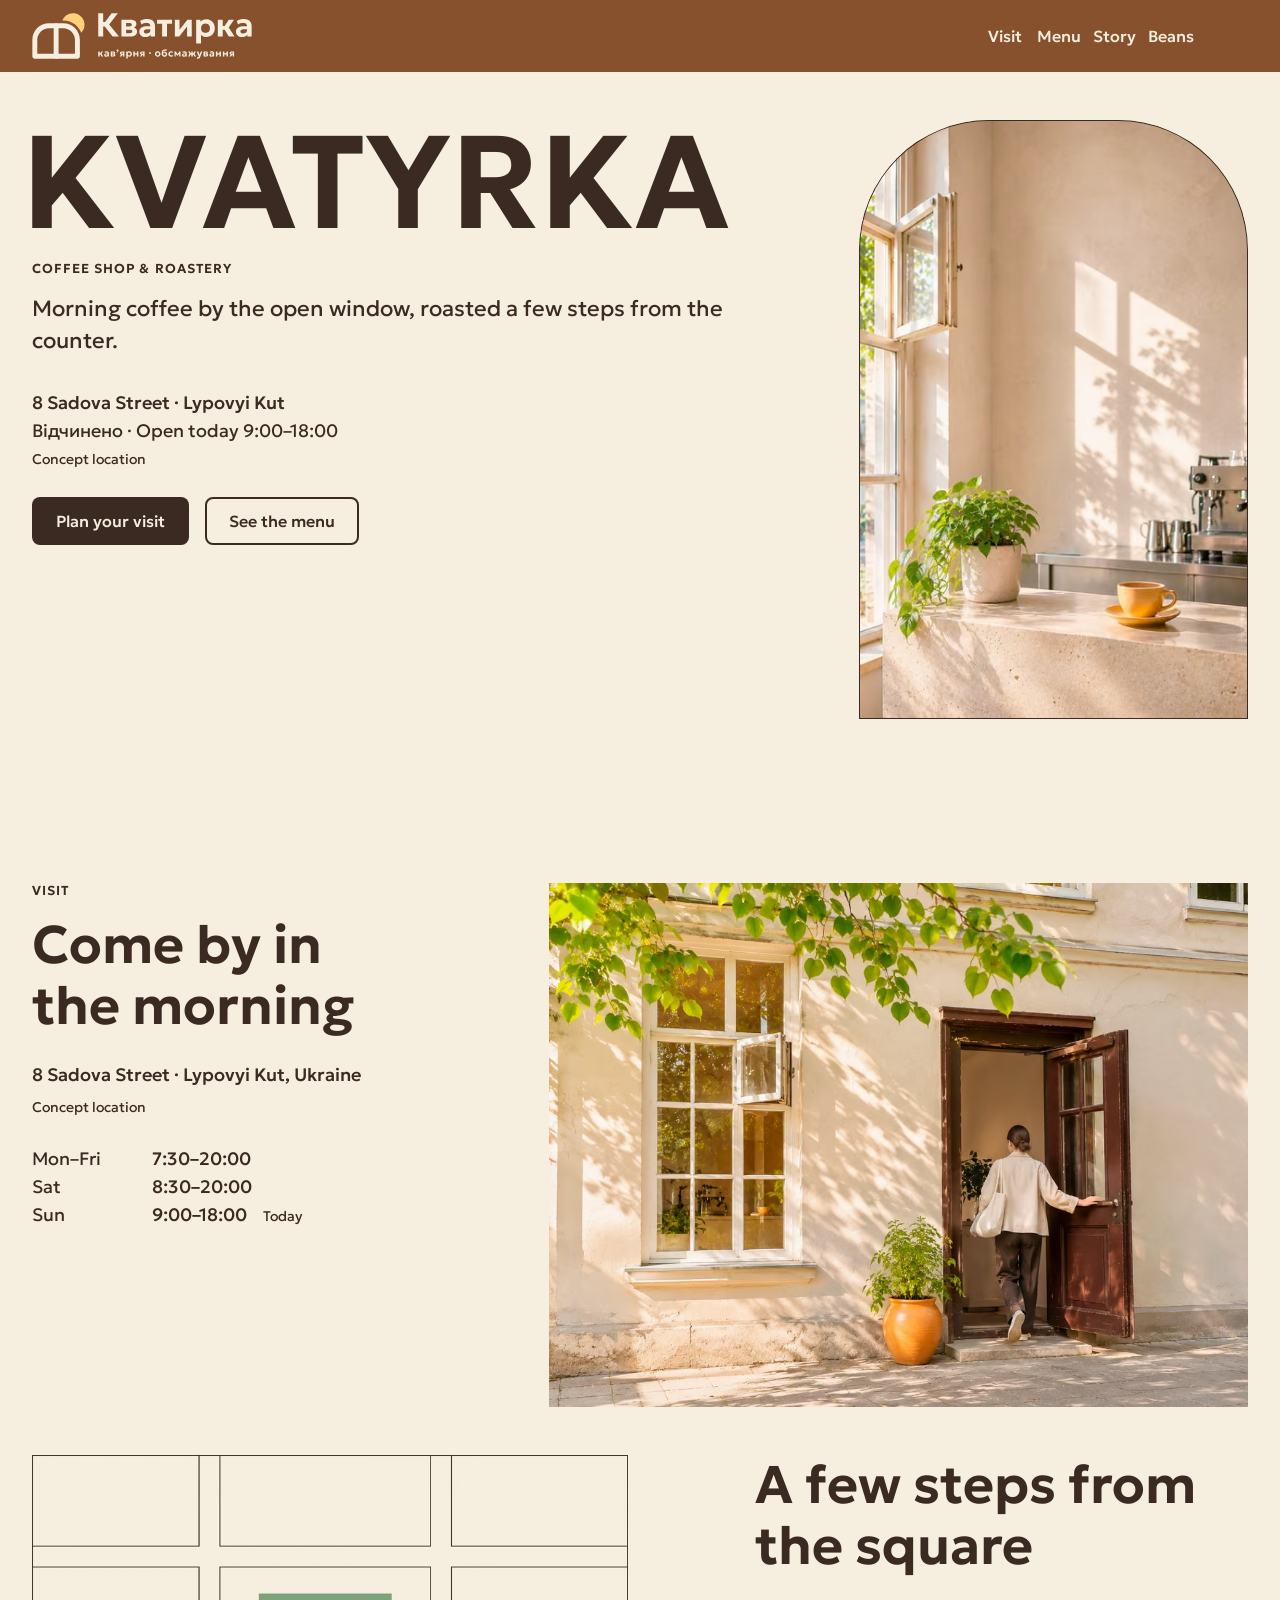
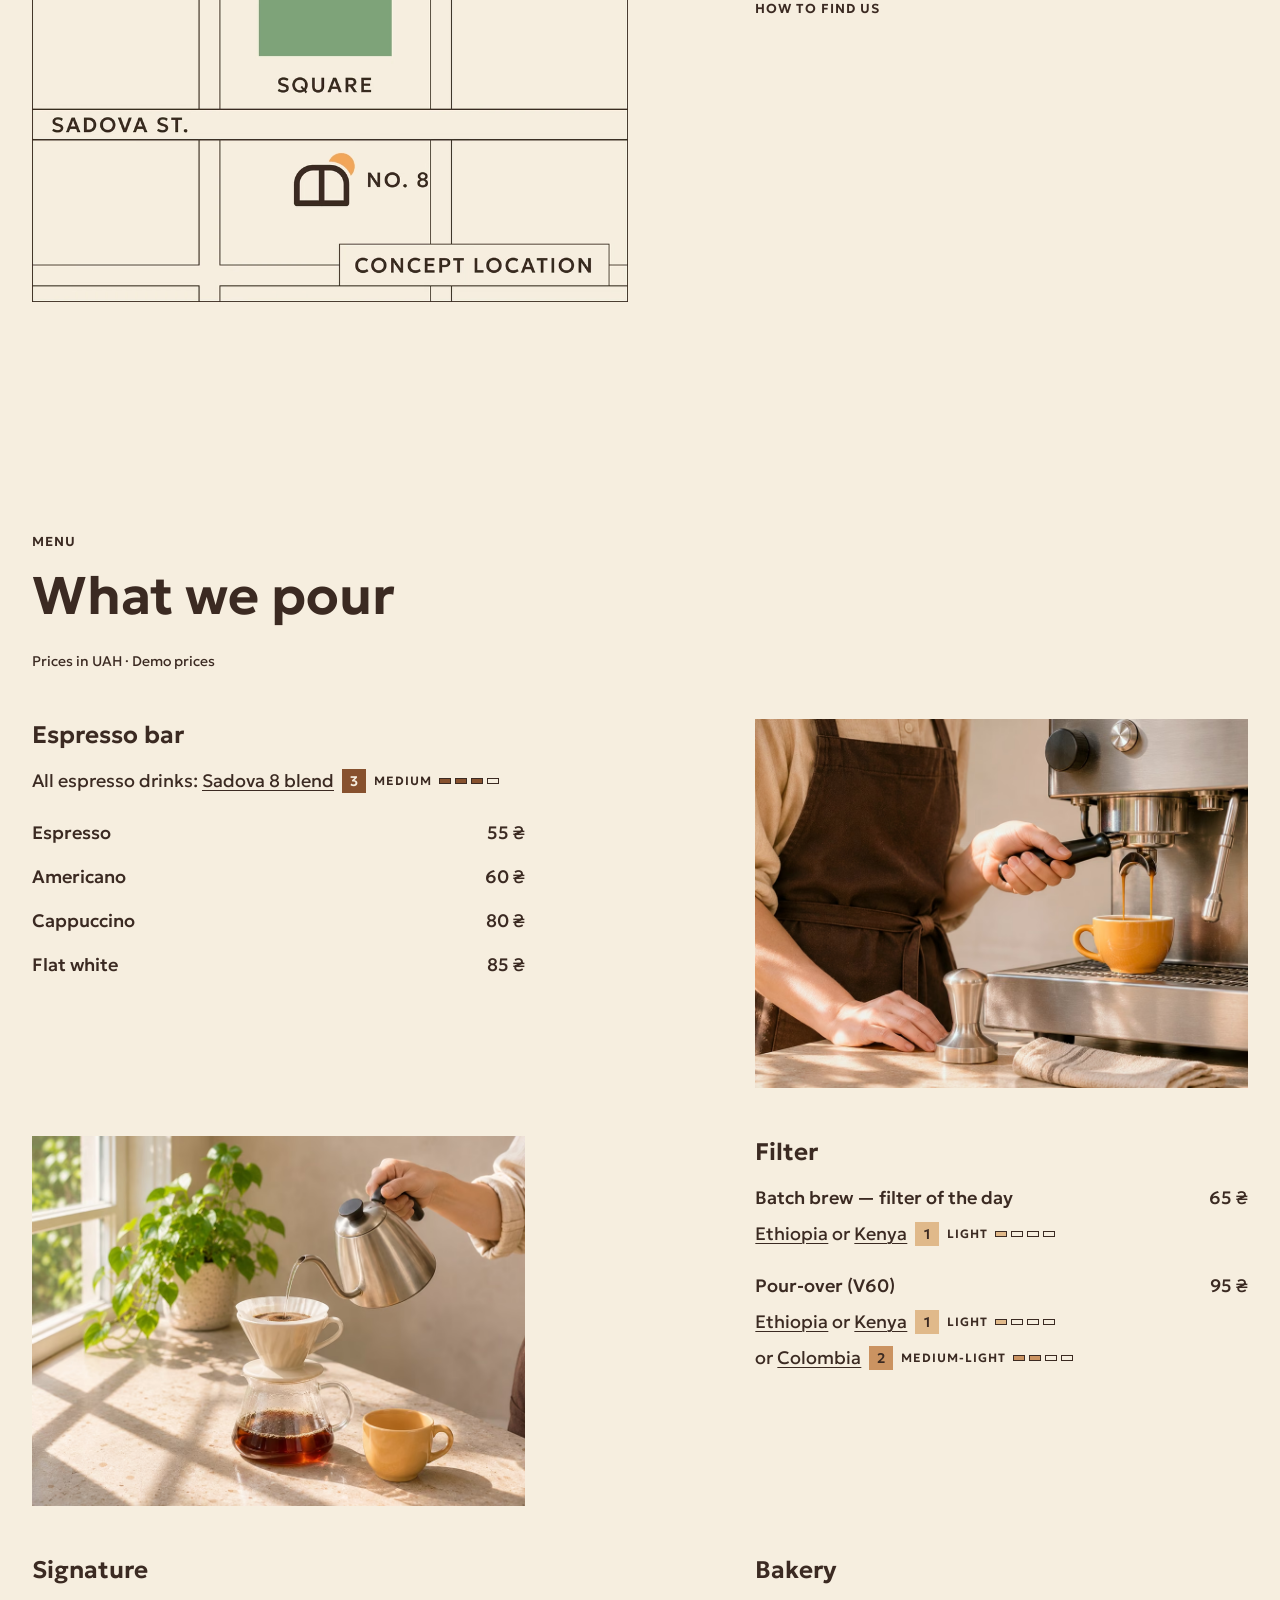
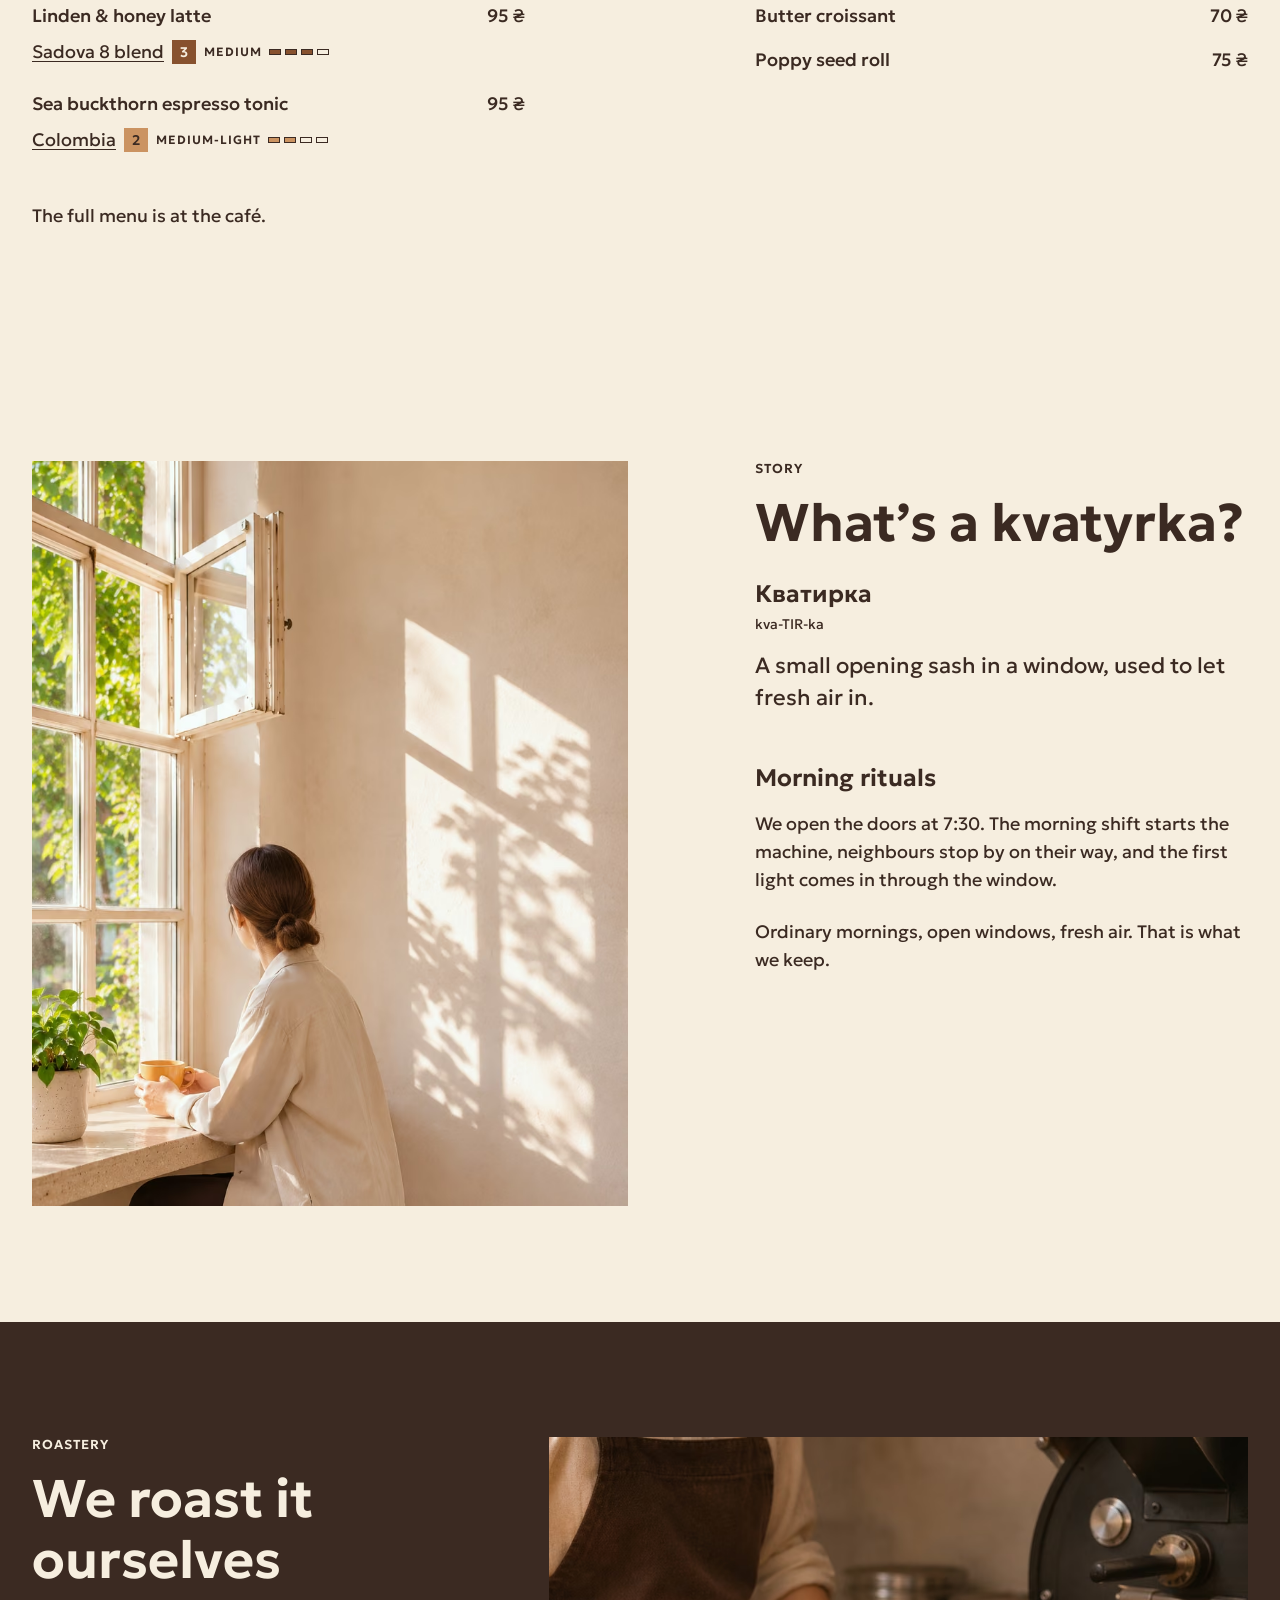
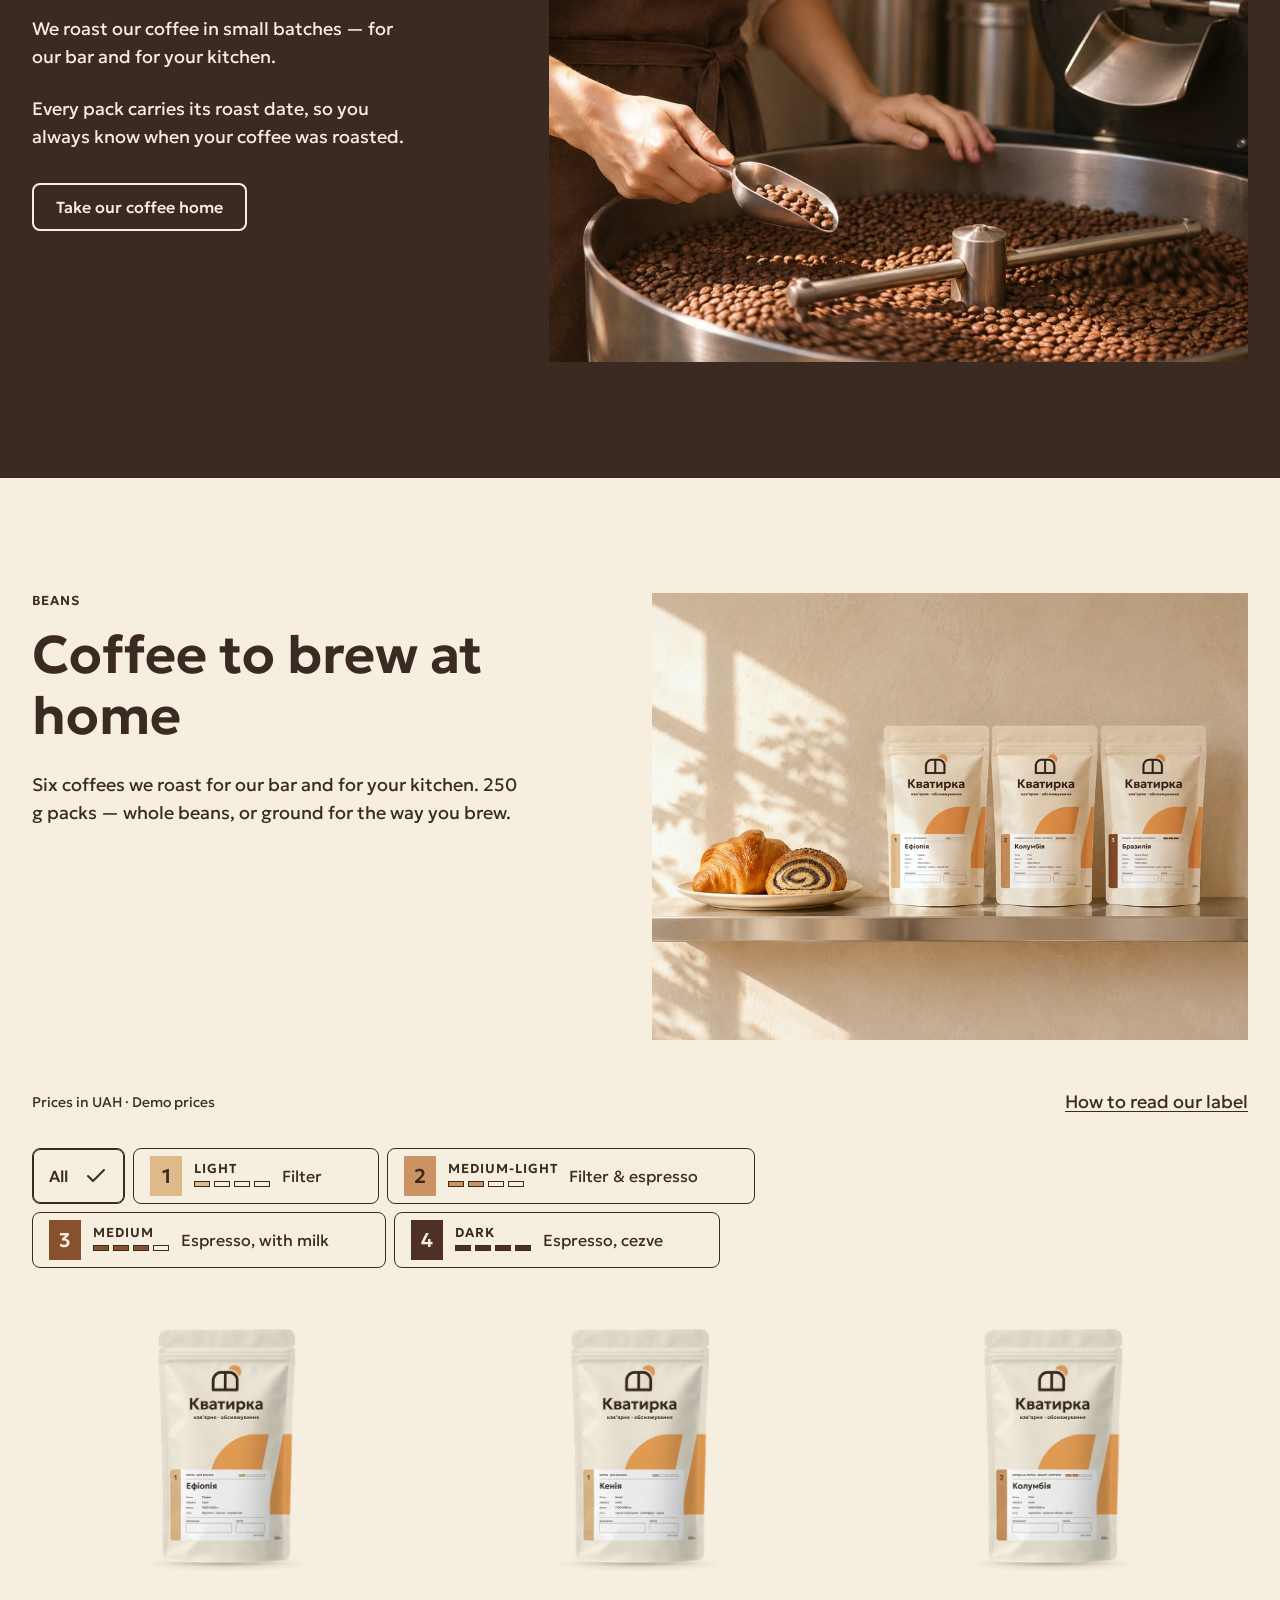
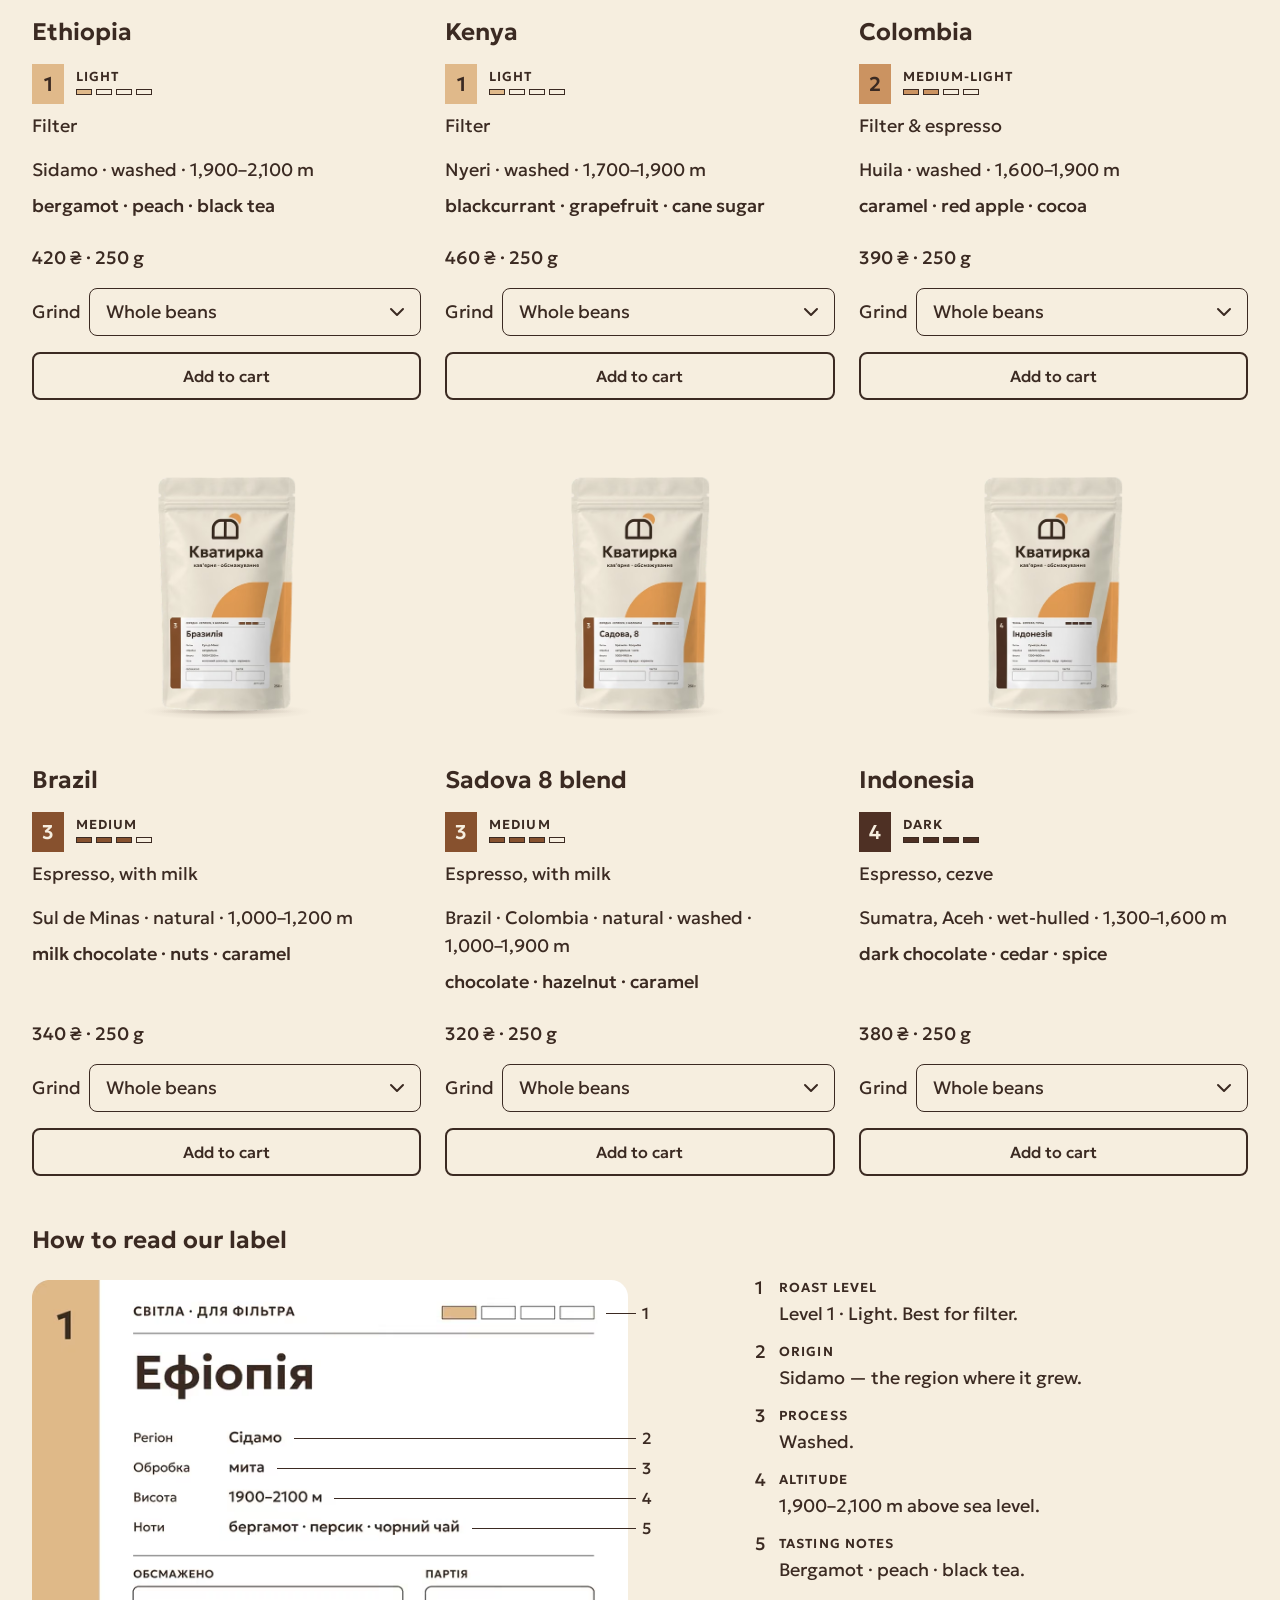
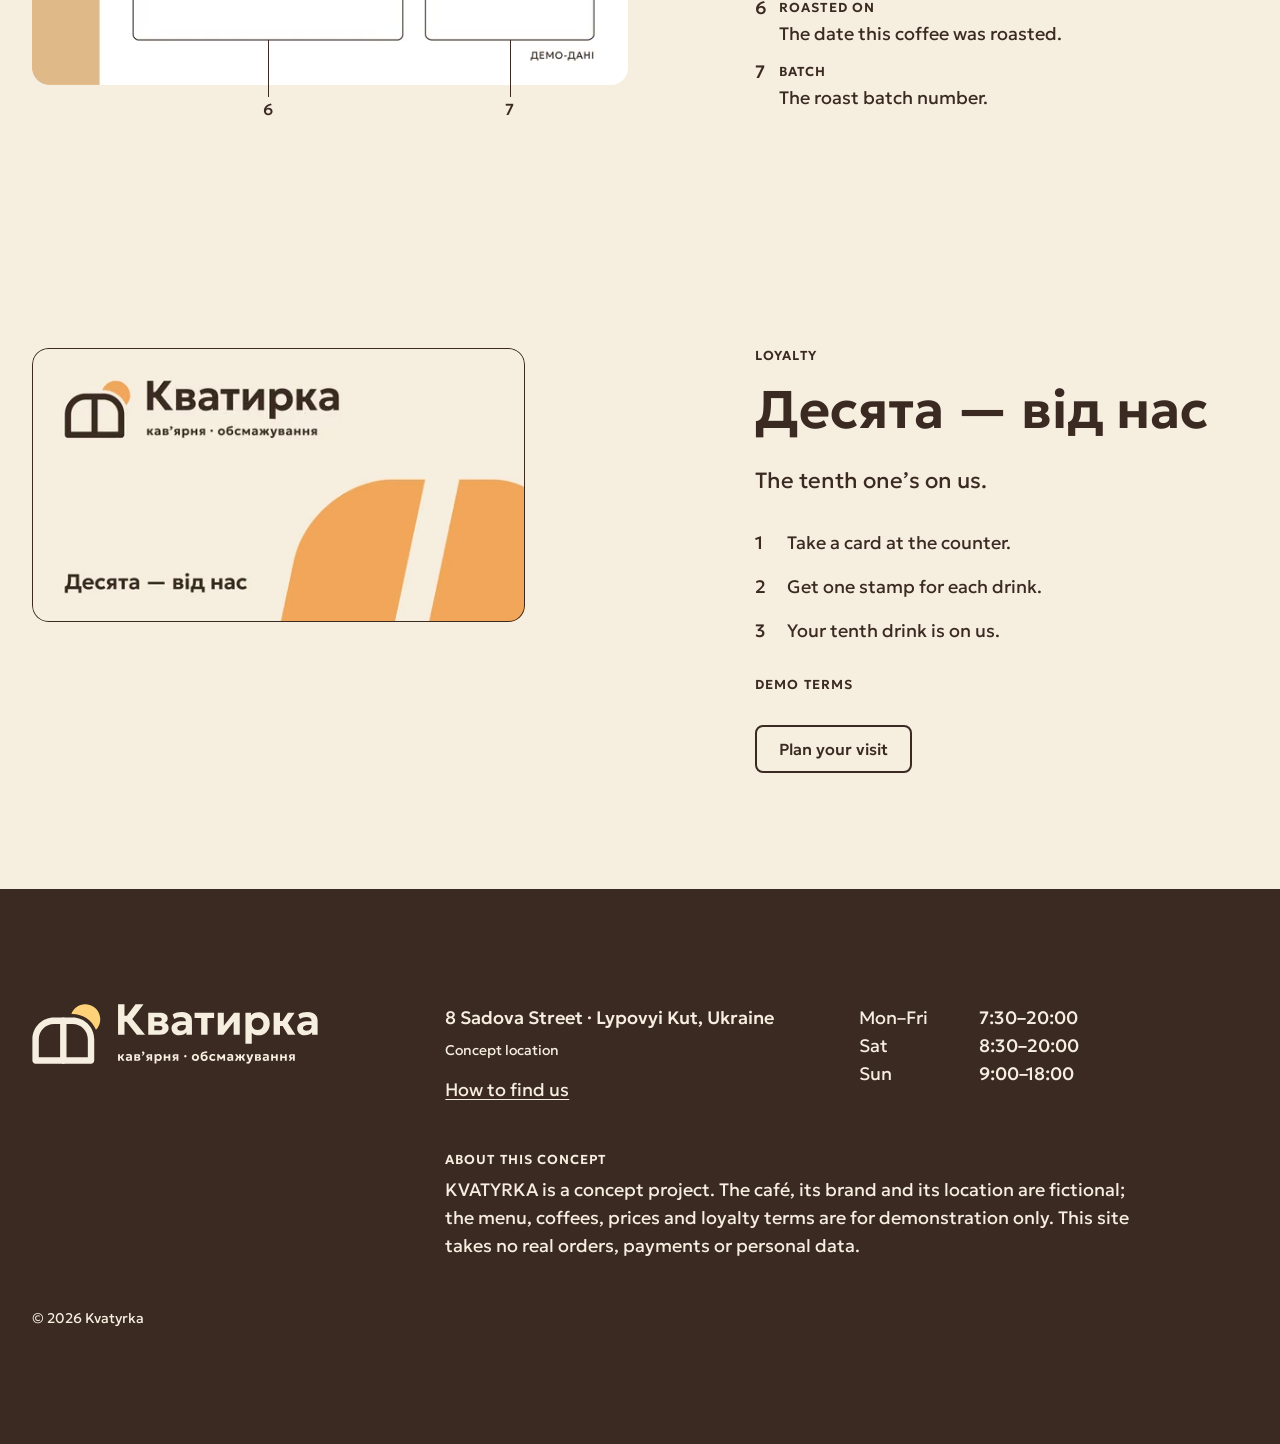
==== commit 4b483b99: "Visit: remove internal working-text notes Owner's request 18.11.2026: the visible editorial placehol" ====
--- a/public/index.html
+++ b/public/index.html
@@ -100,7 +100,6 @@
               <dd class="hours__time"><span class="t-accent" data-hours-time>9:00–18:00</span></dd>
             </div>
           </dl>
-          <p class="visit__landmarks t-body">Landmark 1 — working text. Landmark 2 — working text (content stage).</p>
         </div>
 
         <div class="visit__photo">
@@ -115,7 +114,6 @@
         <div class="visit__route">
           <h3 class="visit__route-title">A few steps from the square</h3>
           <p class="visit__route-label t-label">How to find us</p>
-          <p class="t-body">Text alternative of the scheme (UX7): how the streets and the square relate to the café — working text, content stage.</p>
         </div>
 
         <div class="visit__map">
--- a/public/css/sections.css
+++ b/public/css/sections.css
@@ -212,10 +212,6 @@
 
 .ready-today .hours__today {
   display: inline;
-}
-
-.visit__landmarks {
-  margin-top: 32px;
 }
 
 .visit__photo,
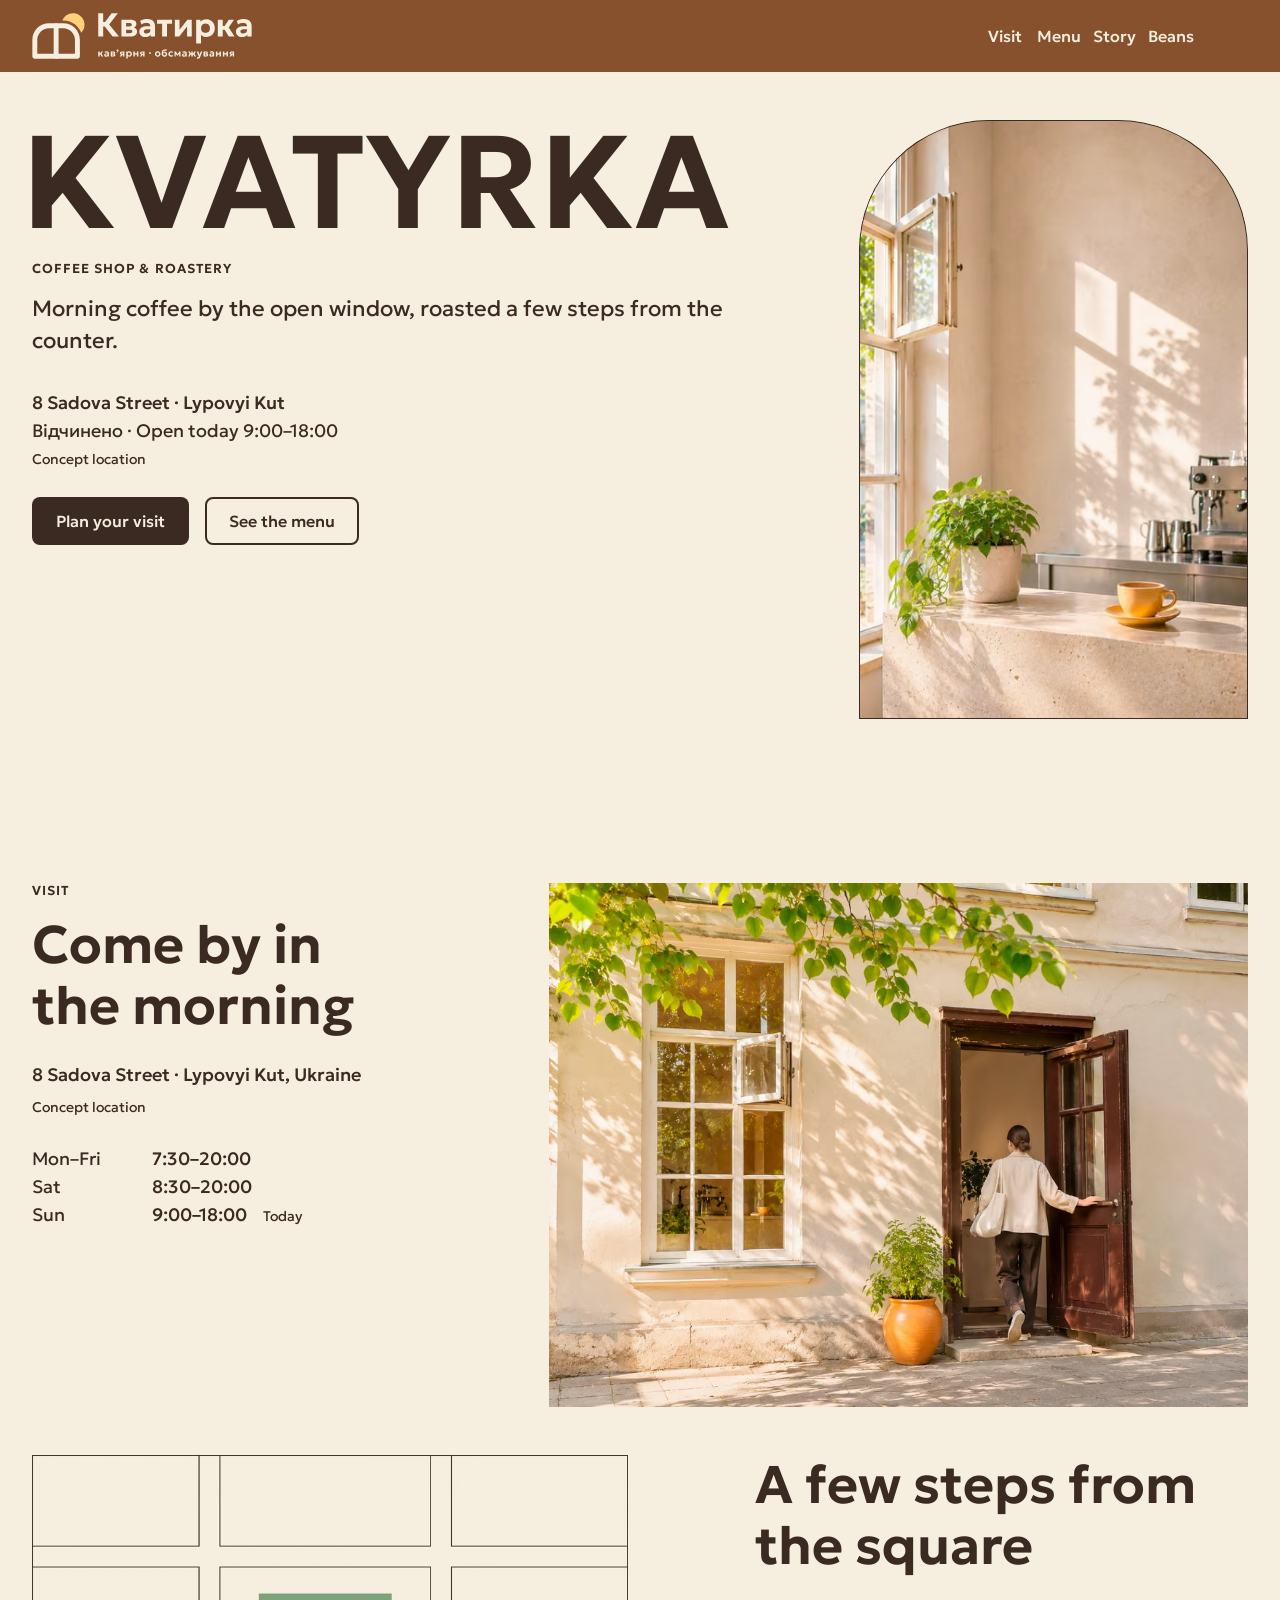
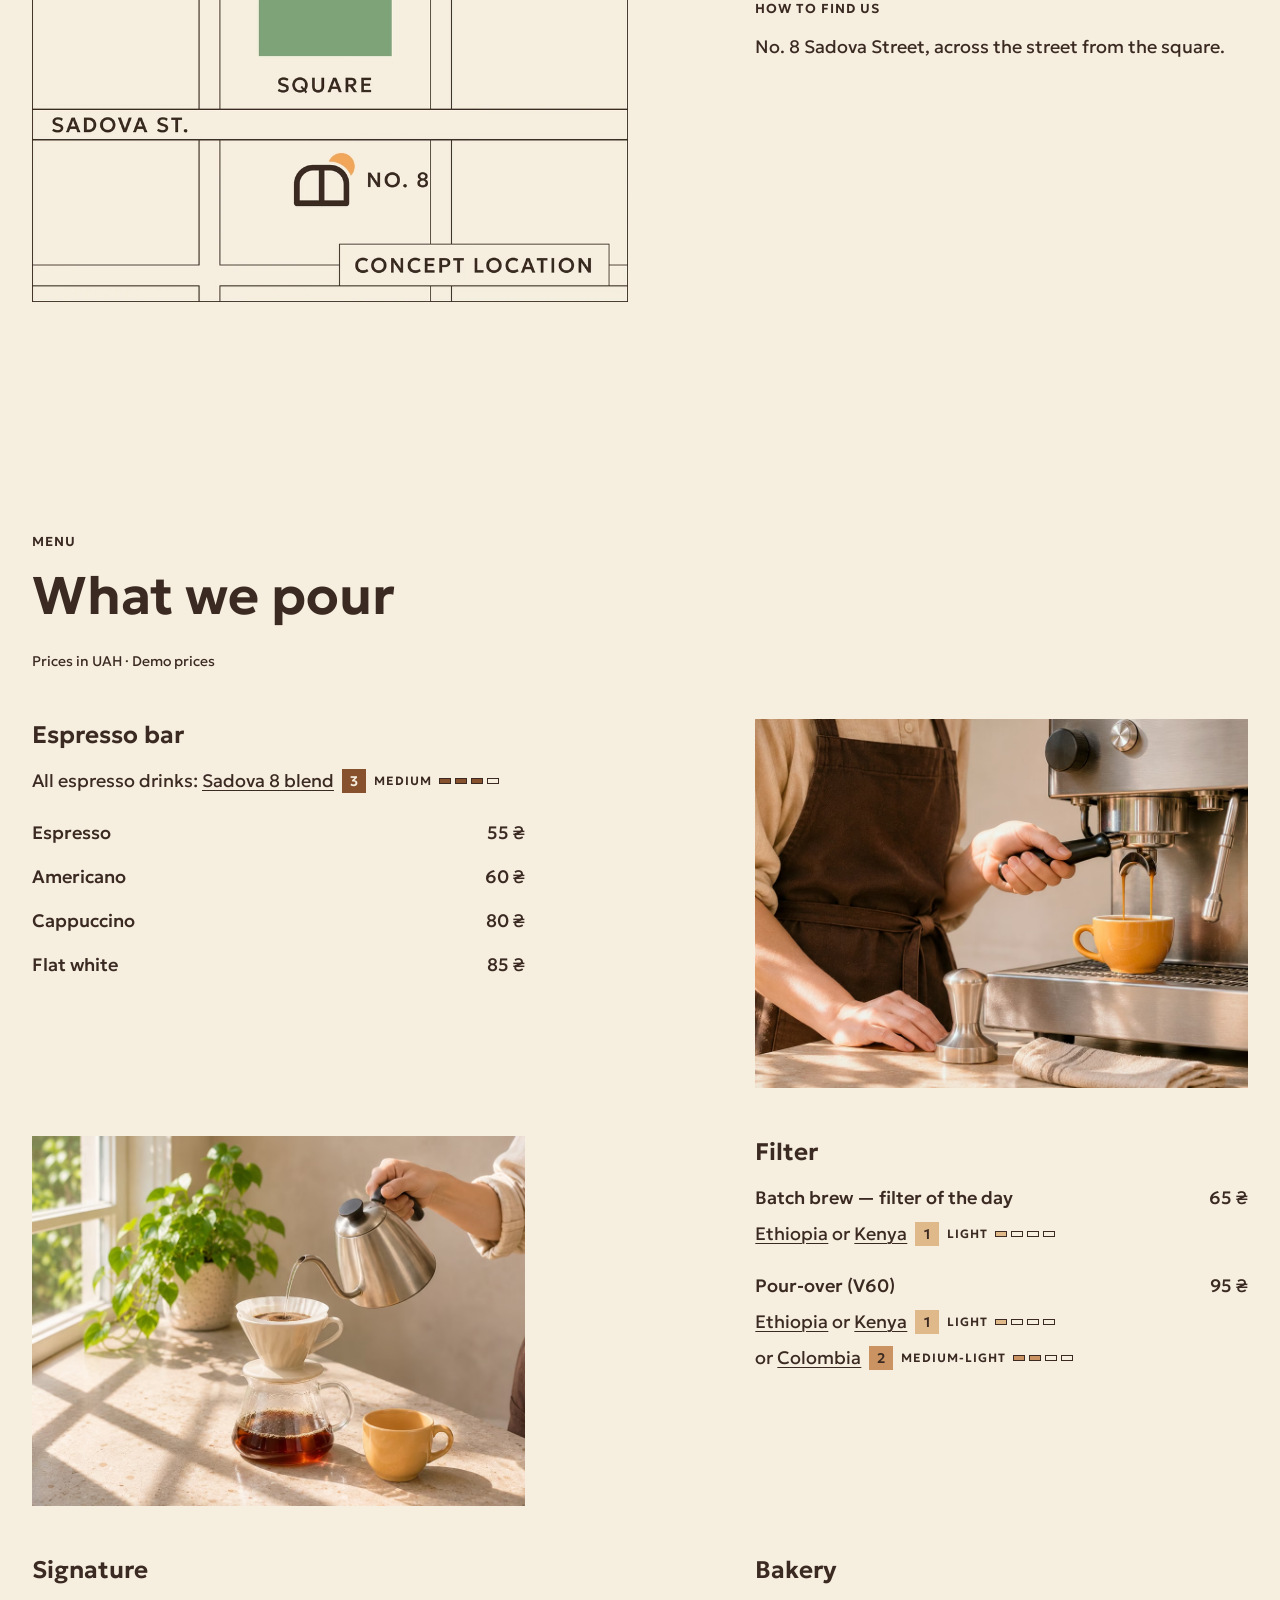
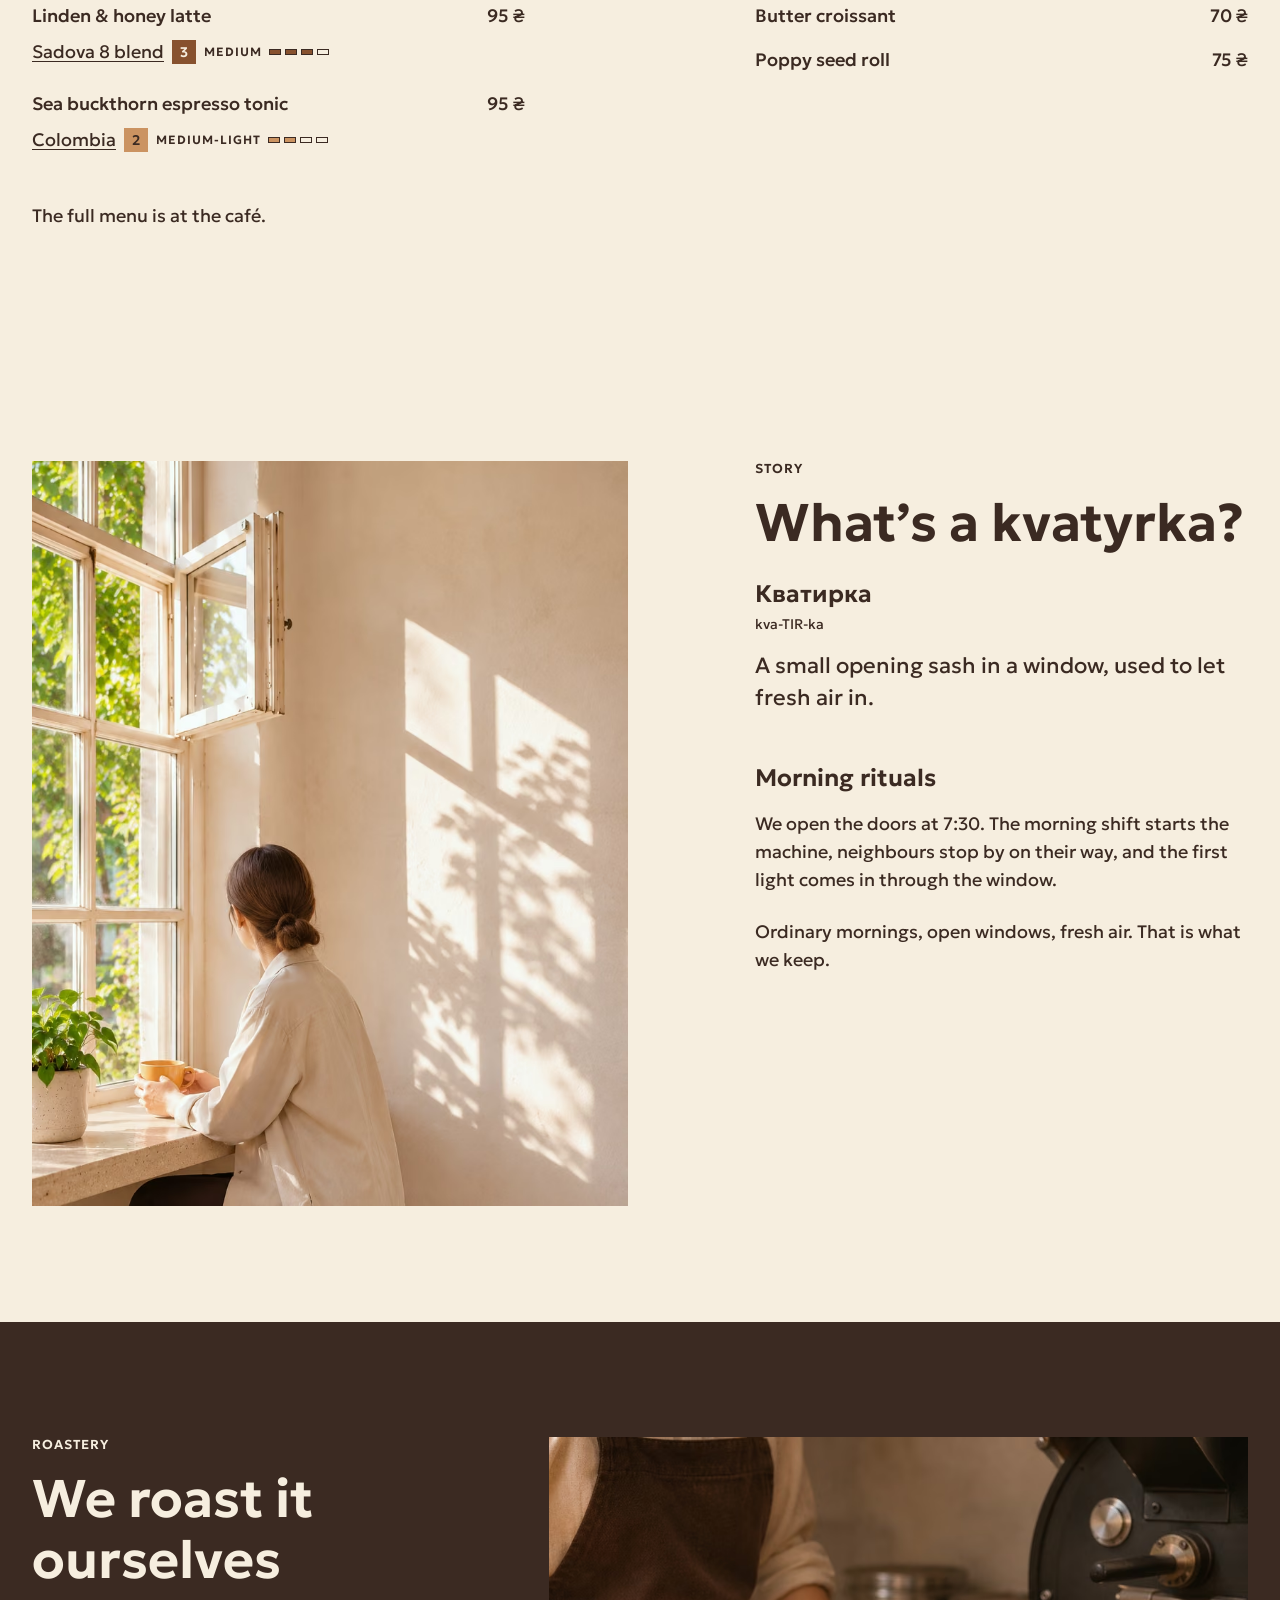
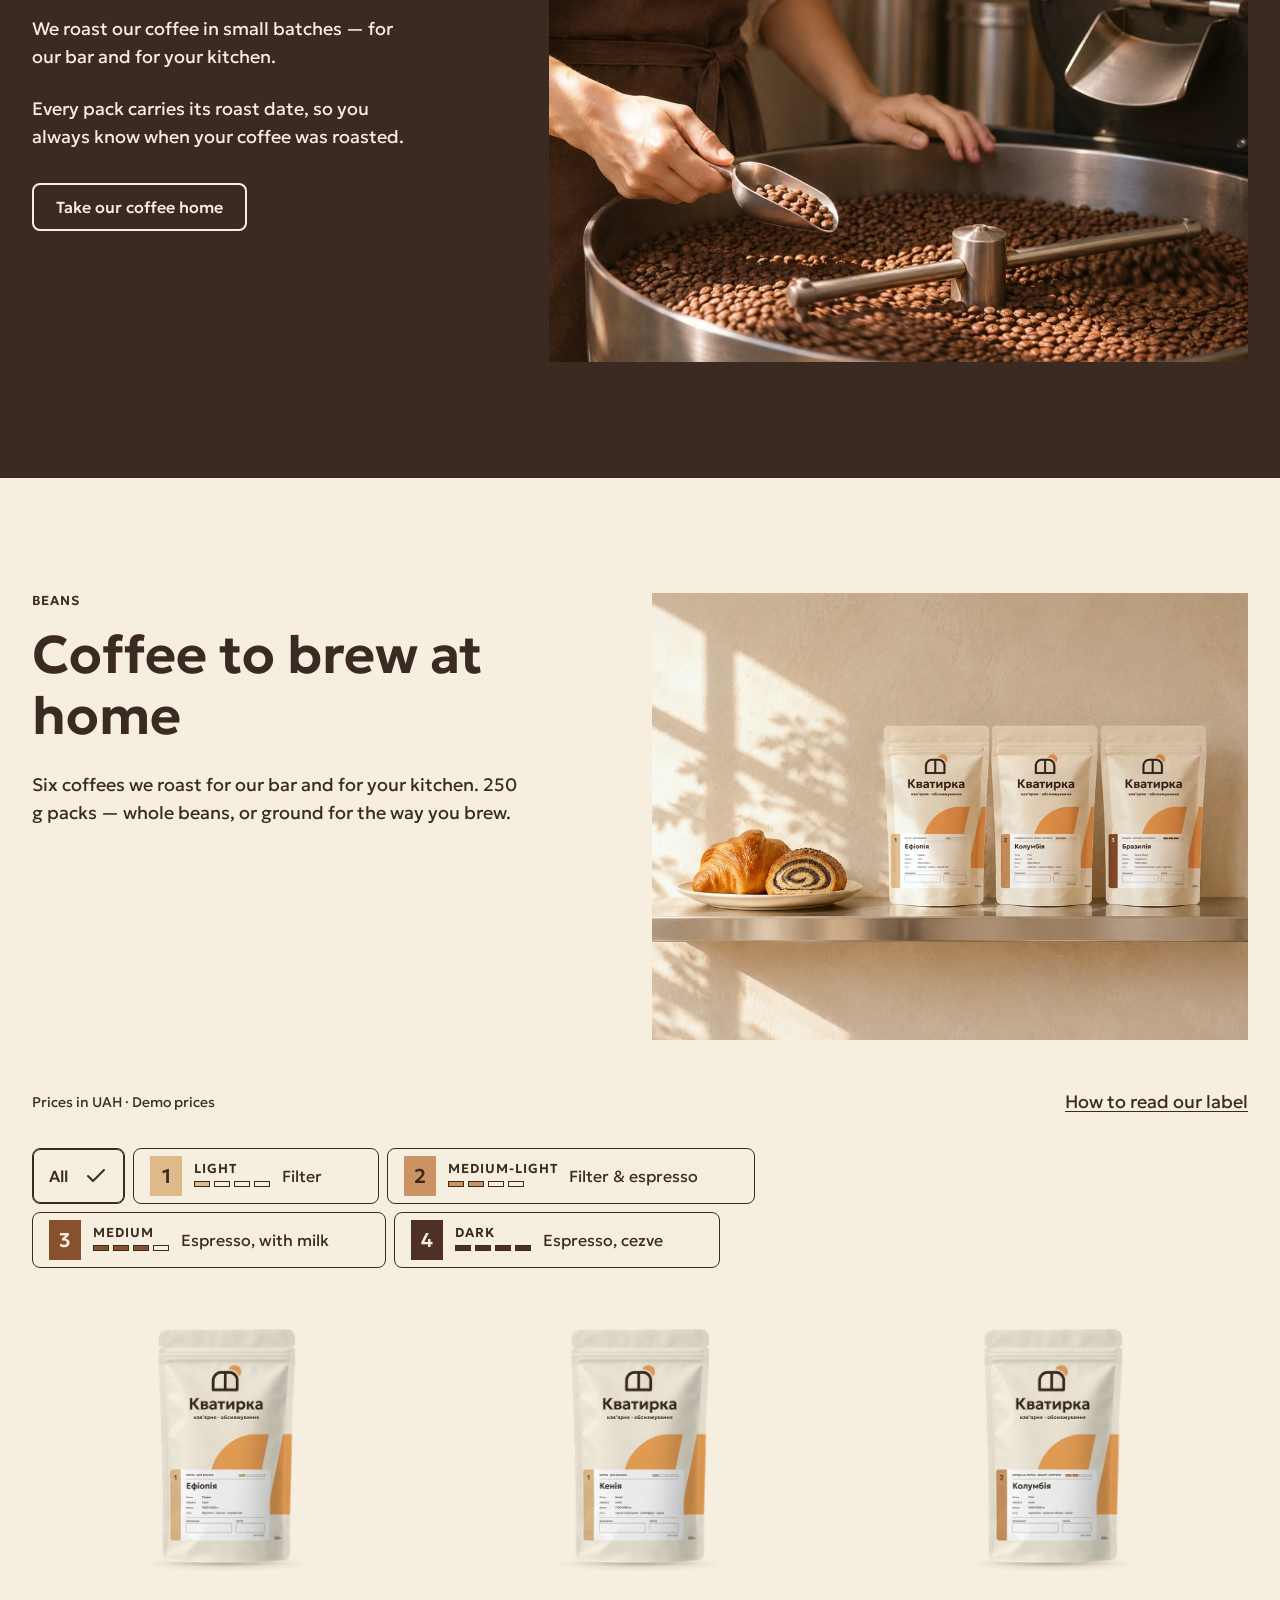
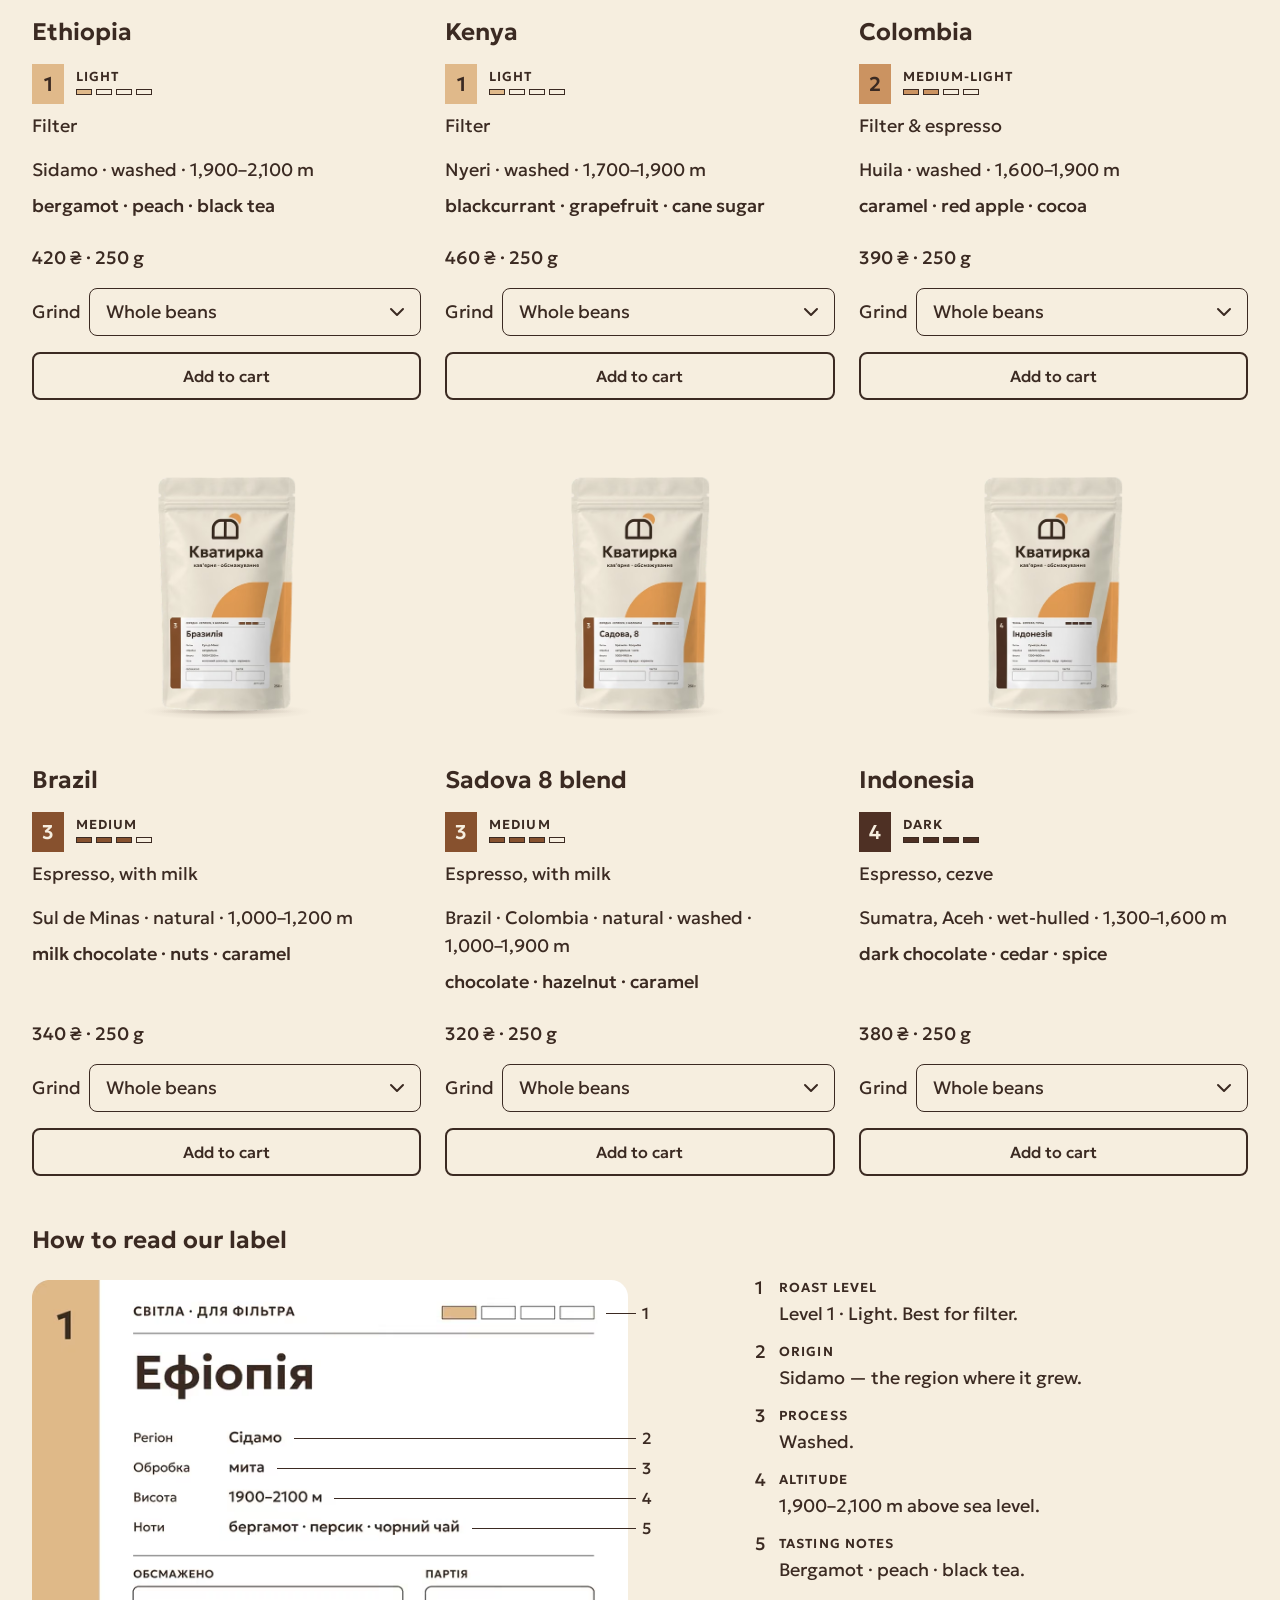
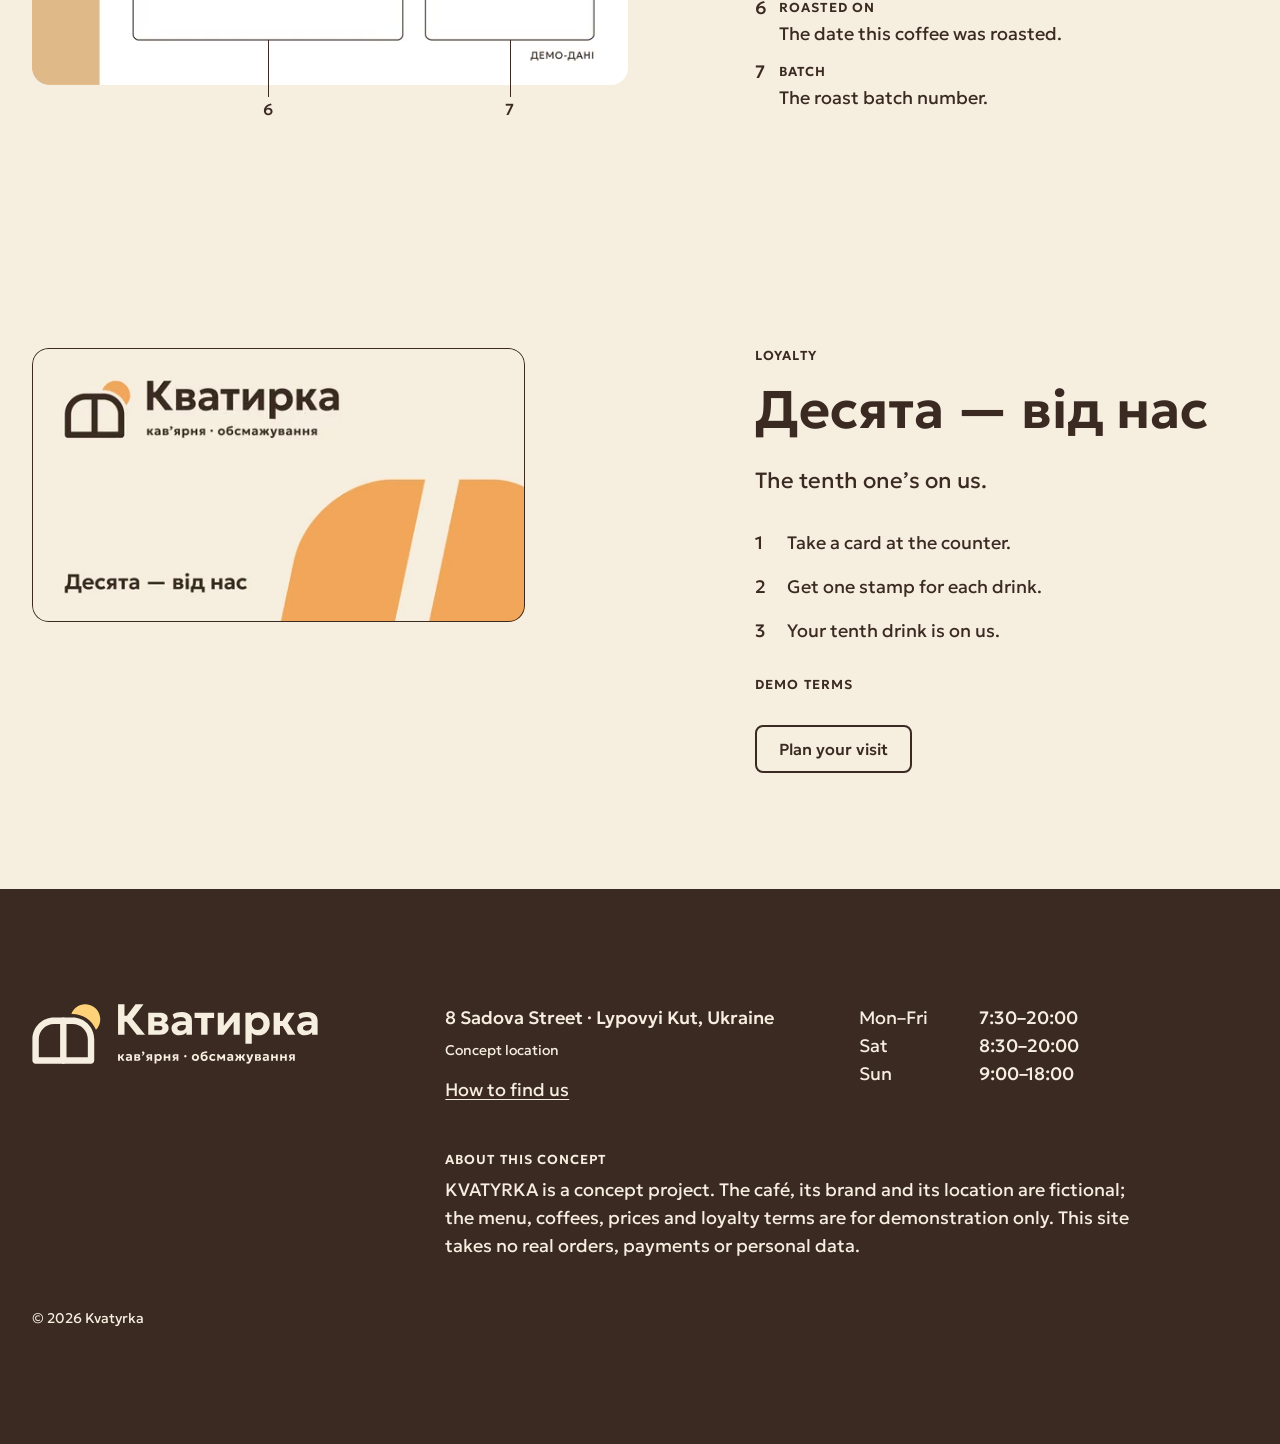
==== commit 2bc87892: "Stage 9 QA & Launch: SEO, social preview, route line, QA fixes - Visit: route line under HOW TO FIND" ====
--- a/public/index.html
+++ b/public/index.html
@@ -6,6 +6,24 @@
   <title>Kvatyrka — a fictional coffee shop &amp; roastery (concept project)</title>
   <meta name="description" content="Kvatyrka is a fictional concept project: a Ukrainian neighbourhood coffee shop and roastery. Demo site, no real orders.">
   <meta name="theme-color" content="#3B2A22">
+  <link rel="canonical" href="https://kvatyrka.pages.dev/">
+
+  <meta property="og:type" content="website">
+  <meta property="og:site_name" content="Kvatyrka">
+  <meta property="og:title" content="Kvatyrka — a fictional coffee shop &amp; roastery (concept project)">
+  <meta property="og:description" content="Kvatyrka is a fictional concept project: a Ukrainian neighbourhood coffee shop and roastery. Demo site, no real orders.">
+  <meta property="og:url" content="https://kvatyrka.pages.dev/">
+  <meta property="og:locale" content="en_GB">
+  <meta property="og:image" content="https://kvatyrka.pages.dev/assets/social/og-image-1200x630.jpg">
+  <meta property="og:image:type" content="image/jpeg">
+  <meta property="og:image:width" content="1200">
+  <meta property="og:image:height" content="630">
+  <meta property="og:image:alt" content="Kvatyrka logo beside a photo of morning light through an open café window, in an arched frame. Concept project.">
+  <meta name="twitter:card" content="summary_large_image">
+  <meta name="twitter:title" content="Kvatyrka — a fictional coffee shop &amp; roastery (concept project)">
+  <meta name="twitter:description" content="Kvatyrka is a fictional concept project: a Ukrainian neighbourhood coffee shop and roastery. Demo site, no real orders.">
+  <meta name="twitter:image" content="https://kvatyrka.pages.dev/assets/social/og-image-1200x630.jpg">
+  <meta name="twitter:image:alt" content="Kvatyrka logo beside a photo of morning light through an open café window, in an arched frame. Concept project.">
 
   <link rel="icon" href="favicon.ico" sizes="16x16 24x24 32x32 48x48">
   <link rel="icon" href="favicon.svg" type="image/svg+xml">
@@ -114,6 +132,7 @@
         <div class="visit__route">
           <h3 class="visit__route-title">A few steps from the square</h3>
           <p class="visit__route-label t-label">How to find us</p>
+          <p class="t-body">No. 8 Sadova Street, across the street from the square.</p>
         </div>
 
         <div class="visit__map">
@@ -315,8 +334,8 @@
           <article class="bean-card" id="sort-ethiopia" data-sort-id="ethiopia" data-roast="1" aria-labelledby="sort-ethiopia-name">
             <div class="bean-card__media">
               <picture>
-                <source type="image/avif" srcset="assets/packs/ethiopia-pack3d-300.avif 300w, assets/packs/ethiopia-pack3d-600.avif 600w" sizes="(min-width: 1440px) 144px, (min-width: 1024px) 106px, (min-width: 768px) 119px, 115px">
-                <img loading="lazy" class="bean-card__pack" src="assets/packs/ethiopia-pack3d-300.webp" srcset="assets/packs/ethiopia-pack3d-300.webp 300w, assets/packs/ethiopia-pack3d-600.webp 600w" sizes="(min-width: 1440px) 144px, (min-width: 1024px) 106px, (min-width: 768px) 119px, 115px" width="300" height="509" alt="Ethiopia 250 g pack, front.">
+                <source type="image/avif" srcset="assets/packs/ethiopia-pack3d-300.avif 300w, assets/packs/ethiopia-pack3d-600.avif 600w" sizes="(min-width: 1440px) 145px, (min-width: 1024px) calc((min(100vw, 1344px) - 112px) * 0.118), (min-width: 768px) calc((100vw - 88px) * 0.177), calc((100vw - 32px) * 0.354)">
+                <img loading="lazy" class="bean-card__pack" src="assets/packs/ethiopia-pack3d-300.webp" srcset="assets/packs/ethiopia-pack3d-300.webp 300w, assets/packs/ethiopia-pack3d-600.webp 600w" sizes="(min-width: 1440px) 145px, (min-width: 1024px) calc((min(100vw, 1344px) - 112px) * 0.118), (min-width: 768px) calc((100vw - 88px) * 0.177), calc((100vw - 32px) * 0.354)" width="300" height="509" alt="Ethiopia 250 g pack, front.">
               </picture>
             </div>
             <h3 id="sort-ethiopia-name" class="bean-card__name" tabindex="-1">Ethiopia</h3>
@@ -342,8 +361,8 @@
           <article class="bean-card" id="sort-kenya" data-sort-id="kenya" data-roast="1" aria-labelledby="sort-kenya-name">
             <div class="bean-card__media">
               <picture>
-                <source type="image/avif" srcset="assets/packs/kenya-pack3d-300.avif 300w, assets/packs/kenya-pack3d-600.avif 600w" sizes="(min-width: 1440px) 144px, (min-width: 1024px) 106px, (min-width: 768px) 119px, 115px">
-                <img loading="lazy" class="bean-card__pack" src="assets/packs/kenya-pack3d-300.webp" srcset="assets/packs/kenya-pack3d-300.webp 300w, assets/packs/kenya-pack3d-600.webp 600w" sizes="(min-width: 1440px) 144px, (min-width: 1024px) 106px, (min-width: 768px) 119px, 115px" width="300" height="509" alt="Kenya 250 g pack, front.">
+                <source type="image/avif" srcset="assets/packs/kenya-pack3d-300.avif 300w, assets/packs/kenya-pack3d-600.avif 600w" sizes="(min-width: 1440px) 145px, (min-width: 1024px) calc((min(100vw, 1344px) - 112px) * 0.118), (min-width: 768px) calc((100vw - 88px) * 0.177), calc((100vw - 32px) * 0.354)">
+                <img loading="lazy" class="bean-card__pack" src="assets/packs/kenya-pack3d-300.webp" srcset="assets/packs/kenya-pack3d-300.webp 300w, assets/packs/kenya-pack3d-600.webp 600w" sizes="(min-width: 1440px) 145px, (min-width: 1024px) calc((min(100vw, 1344px) - 112px) * 0.118), (min-width: 768px) calc((100vw - 88px) * 0.177), calc((100vw - 32px) * 0.354)" width="300" height="509" alt="Kenya 250 g pack, front.">
               </picture>
             </div>
             <h3 id="sort-kenya-name" class="bean-card__name" tabindex="-1">Kenya</h3>
@@ -369,8 +388,8 @@
           <article class="bean-card" id="sort-colombia" data-sort-id="colombia" data-roast="2" aria-labelledby="sort-colombia-name">
             <div class="bean-card__media">
               <picture>
-                <source type="image/avif" srcset="assets/packs/colombia-pack3d-300.avif 300w, assets/packs/colombia-pack3d-600.avif 600w" sizes="(min-width: 1440px) 144px, (min-width: 1024px) 106px, (min-width: 768px) 119px, 115px">
-                <img loading="lazy" class="bean-card__pack" src="assets/packs/colombia-pack3d-300.webp" srcset="assets/packs/colombia-pack3d-300.webp 300w, assets/packs/colombia-pack3d-600.webp 600w" sizes="(min-width: 1440px) 144px, (min-width: 1024px) 106px, (min-width: 768px) 119px, 115px" width="300" height="509" alt="Colombia 250 g pack, front.">
+                <source type="image/avif" srcset="assets/packs/colombia-pack3d-300.avif 300w, assets/packs/colombia-pack3d-600.avif 600w" sizes="(min-width: 1440px) 145px, (min-width: 1024px) calc((min(100vw, 1344px) - 112px) * 0.118), (min-width: 768px) calc((100vw - 88px) * 0.177), calc((100vw - 32px) * 0.354)">
+                <img loading="lazy" class="bean-card__pack" src="assets/packs/colombia-pack3d-300.webp" srcset="assets/packs/colombia-pack3d-300.webp 300w, assets/packs/colombia-pack3d-600.webp 600w" sizes="(min-width: 1440px) 145px, (min-width: 1024px) calc((min(100vw, 1344px) - 112px) * 0.118), (min-width: 768px) calc((100vw - 88px) * 0.177), calc((100vw - 32px) * 0.354)" width="300" height="509" alt="Colombia 250 g pack, front.">
               </picture>
             </div>
             <h3 id="sort-colombia-name" class="bean-card__name" tabindex="-1">Colombia</h3>
@@ -397,8 +416,8 @@
           <article class="bean-card" id="sort-brazil" data-sort-id="brazil" data-roast="3" aria-labelledby="sort-brazil-name">
             <div class="bean-card__media">
               <picture>
-                <source type="image/avif" srcset="assets/packs/brazil-pack3d-300.avif 300w, assets/packs/brazil-pack3d-600.avif 600w" sizes="(min-width: 1440px) 144px, (min-width: 1024px) 106px, (min-width: 768px) 119px, 115px">
-                <img loading="lazy" class="bean-card__pack" src="assets/packs/brazil-pack3d-300.webp" srcset="assets/packs/brazil-pack3d-300.webp 300w, assets/packs/brazil-pack3d-600.webp 600w" sizes="(min-width: 1440px) 144px, (min-width: 1024px) 106px, (min-width: 768px) 119px, 115px" width="300" height="509" alt="Brazil 250 g pack, front.">
+                <source type="image/avif" srcset="assets/packs/brazil-pack3d-300.avif 300w, assets/packs/brazil-pack3d-600.avif 600w" sizes="(min-width: 1440px) 145px, (min-width: 1024px) calc((min(100vw, 1344px) - 112px) * 0.118), (min-width: 768px) calc((100vw - 88px) * 0.177), calc((100vw - 32px) * 0.354)">
+                <img loading="lazy" class="bean-card__pack" src="assets/packs/brazil-pack3d-300.webp" srcset="assets/packs/brazil-pack3d-300.webp 300w, assets/packs/brazil-pack3d-600.webp 600w" sizes="(min-width: 1440px) 145px, (min-width: 1024px) calc((min(100vw, 1344px) - 112px) * 0.118), (min-width: 768px) calc((100vw - 88px) * 0.177), calc((100vw - 32px) * 0.354)" width="300" height="509" alt="Brazil 250 g pack, front.">
               </picture>
             </div>
             <h3 id="sort-brazil-name" class="bean-card__name" tabindex="-1">Brazil</h3>
@@ -424,8 +443,8 @@
           <article class="bean-card" id="sort-sadova-8-blend" data-sort-id="sadova-8-blend" data-roast="3" aria-labelledby="sort-sadova-8-blend-name">
             <div class="bean-card__media">
               <picture>
-                <source type="image/avif" srcset="assets/packs/sadova-8-blend-pack3d-300.avif 300w, assets/packs/sadova-8-blend-pack3d-600.avif 600w" sizes="(min-width: 1440px) 144px, (min-width: 1024px) 106px, (min-width: 768px) 119px, 115px">
-                <img loading="lazy" class="bean-card__pack" src="assets/packs/sadova-8-blend-pack3d-300.webp" srcset="assets/packs/sadova-8-blend-pack3d-300.webp 300w, assets/packs/sadova-8-blend-pack3d-600.webp 600w" sizes="(min-width: 1440px) 144px, (min-width: 1024px) 106px, (min-width: 768px) 119px, 115px" width="300" height="509" alt="Sadova 8 blend 250 g pack, front.">
+                <source type="image/avif" srcset="assets/packs/sadova-8-blend-pack3d-300.avif 300w, assets/packs/sadova-8-blend-pack3d-600.avif 600w" sizes="(min-width: 1440px) 145px, (min-width: 1024px) calc((min(100vw, 1344px) - 112px) * 0.118), (min-width: 768px) calc((100vw - 88px) * 0.177), calc((100vw - 32px) * 0.354)">
+                <img loading="lazy" class="bean-card__pack" src="assets/packs/sadova-8-blend-pack3d-300.webp" srcset="assets/packs/sadova-8-blend-pack3d-300.webp 300w, assets/packs/sadova-8-blend-pack3d-600.webp 600w" sizes="(min-width: 1440px) 145px, (min-width: 1024px) calc((min(100vw, 1344px) - 112px) * 0.118), (min-width: 768px) calc((100vw - 88px) * 0.177), calc((100vw - 32px) * 0.354)" width="300" height="509" alt="Sadova 8 blend 250 g pack, front.">
               </picture>
             </div>
             <h3 id="sort-sadova-8-blend-name" class="bean-card__name" tabindex="-1">Sadova 8 blend</h3>
@@ -451,8 +470,8 @@
           <article class="bean-card" id="sort-indonesia" data-sort-id="indonesia" data-roast="4" aria-labelledby="sort-indonesia-name">
             <div class="bean-card__media">
               <picture>
-                <source type="image/avif" srcset="assets/packs/indonesia-pack3d-300.avif 300w, assets/packs/indonesia-pack3d-600.avif 600w" sizes="(min-width: 1440px) 144px, (min-width: 1024px) 106px, (min-width: 768px) 119px, 115px">
-                <img loading="lazy" class="bean-card__pack" src="assets/packs/indonesia-pack3d-300.webp" srcset="assets/packs/indonesia-pack3d-300.webp 300w, assets/packs/indonesia-pack3d-600.webp 600w" sizes="(min-width: 1440px) 144px, (min-width: 1024px) 106px, (min-width: 768px) 119px, 115px" width="300" height="509" alt="Indonesia 250 g pack, front.">
+                <source type="image/avif" srcset="assets/packs/indonesia-pack3d-300.avif 300w, assets/packs/indonesia-pack3d-600.avif 600w" sizes="(min-width: 1440px) 145px, (min-width: 1024px) calc((min(100vw, 1344px) - 112px) * 0.118), (min-width: 768px) calc((100vw - 88px) * 0.177), calc((100vw - 32px) * 0.354)">
+                <img loading="lazy" class="bean-card__pack" src="assets/packs/indonesia-pack3d-300.webp" srcset="assets/packs/indonesia-pack3d-300.webp 300w, assets/packs/indonesia-pack3d-600.webp 600w" sizes="(min-width: 1440px) 145px, (min-width: 1024px) calc((min(100vw, 1344px) - 112px) * 0.118), (min-width: 768px) calc((100vw - 88px) * 0.177), calc((100vw - 32px) * 0.354)" width="300" height="509" alt="Indonesia 250 g pack, front.">
               </picture>
             </div>
             <h3 id="sort-indonesia-name" class="bean-card__name" tabindex="-1">Indonesia</h3>
--- a/public/css/sections.css
+++ b/public/css/sections.css
@@ -1130,3 +1130,17 @@
 .bean-card__name:focus {
   outline: none;                       /* the target frame of the card is the indicator */
 }
+
+/* ---------- 404 page (Stage 9): existing type and spacing tokens only ---------- */
+
+.not-found__text {
+  margin-top: var(--space-h2-content);
+}
+
+.not-found__action {
+  margin-top: var(--space-block);
+}
+
+.not-found__note {
+  margin-top: var(--space-block);
+}
